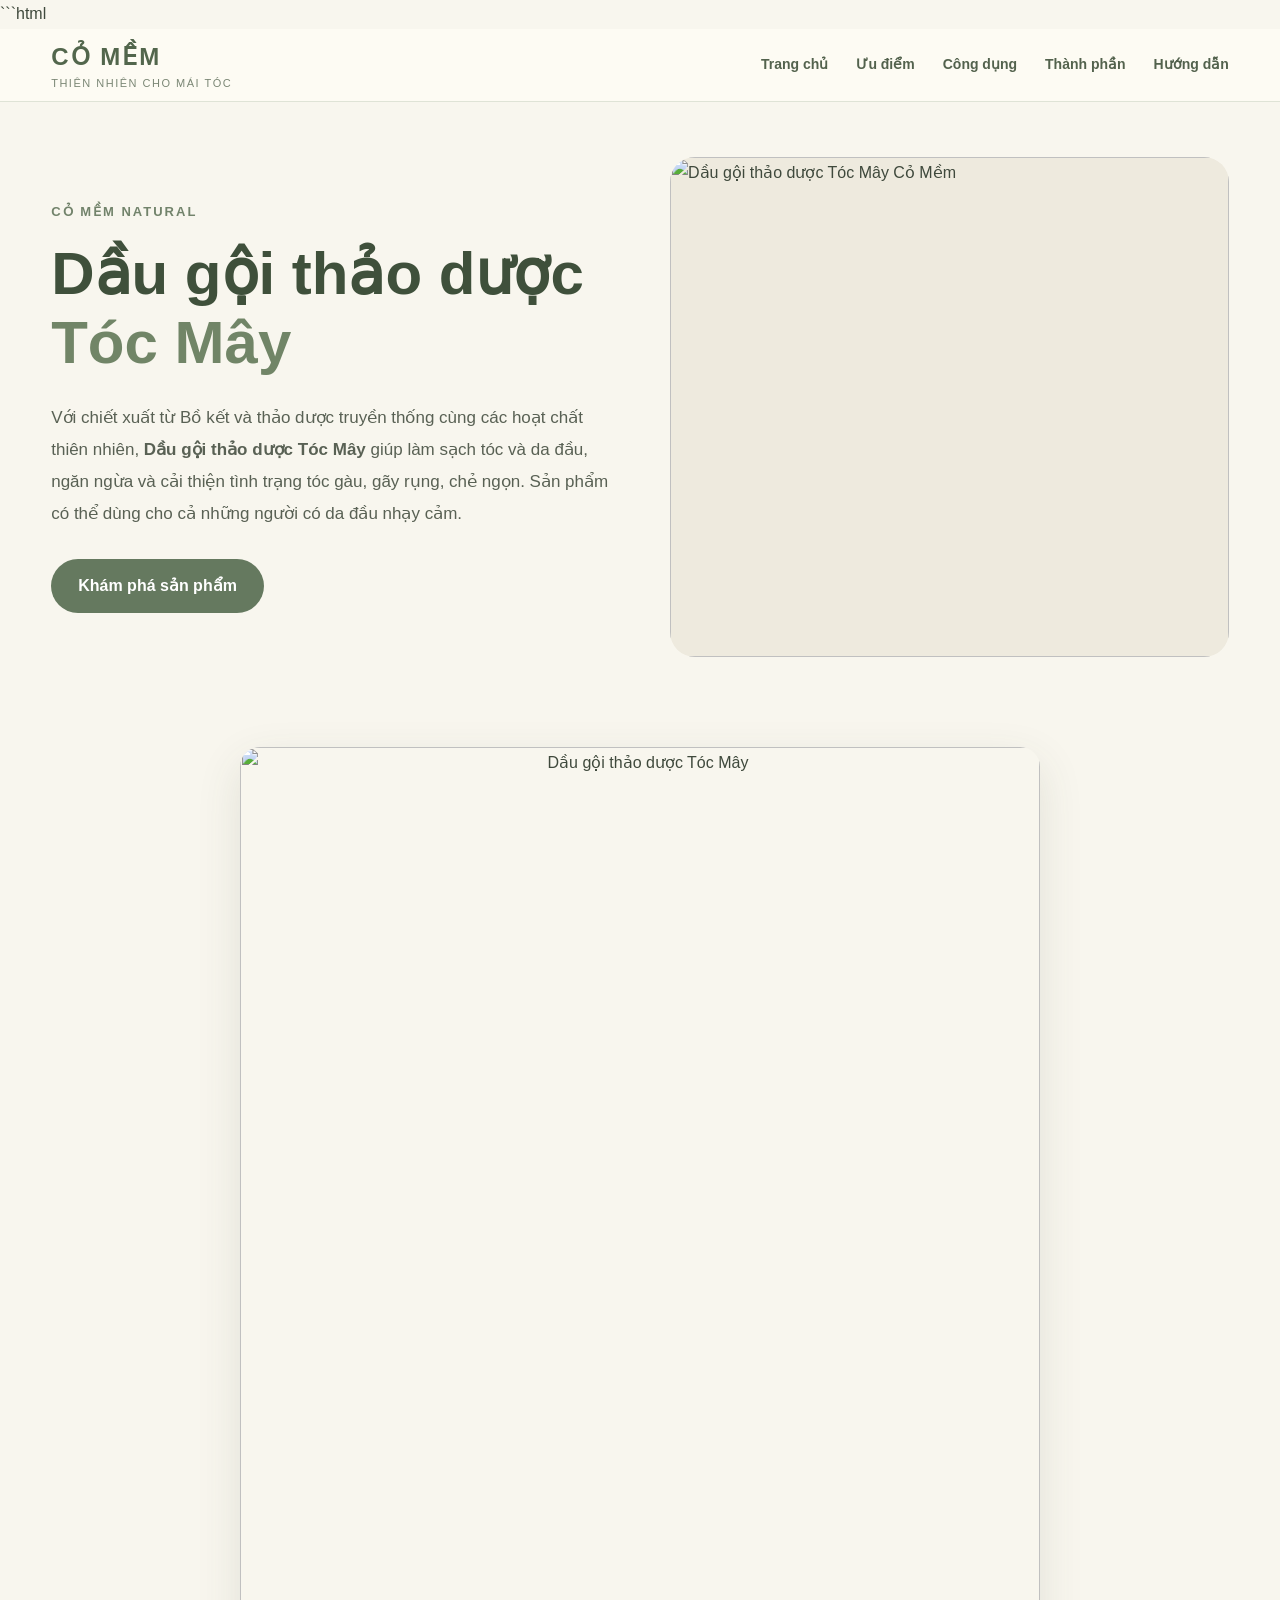
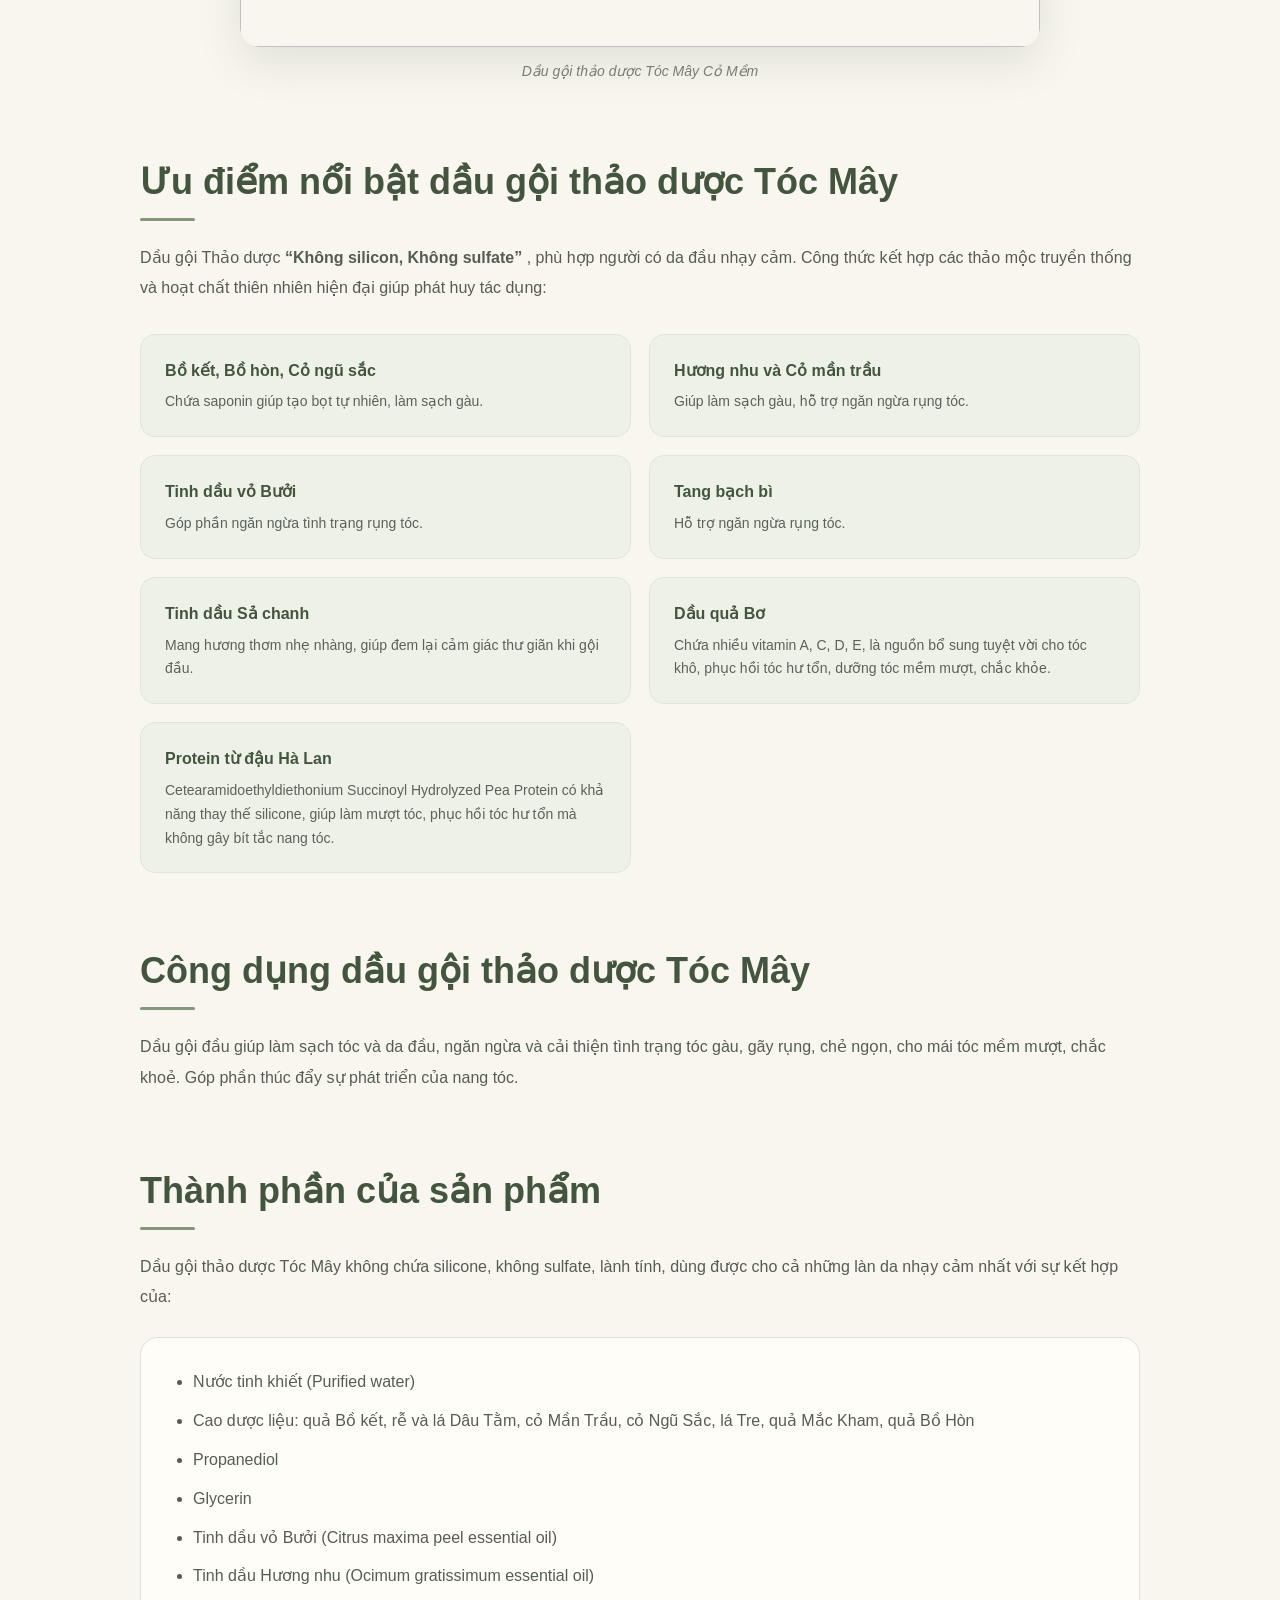
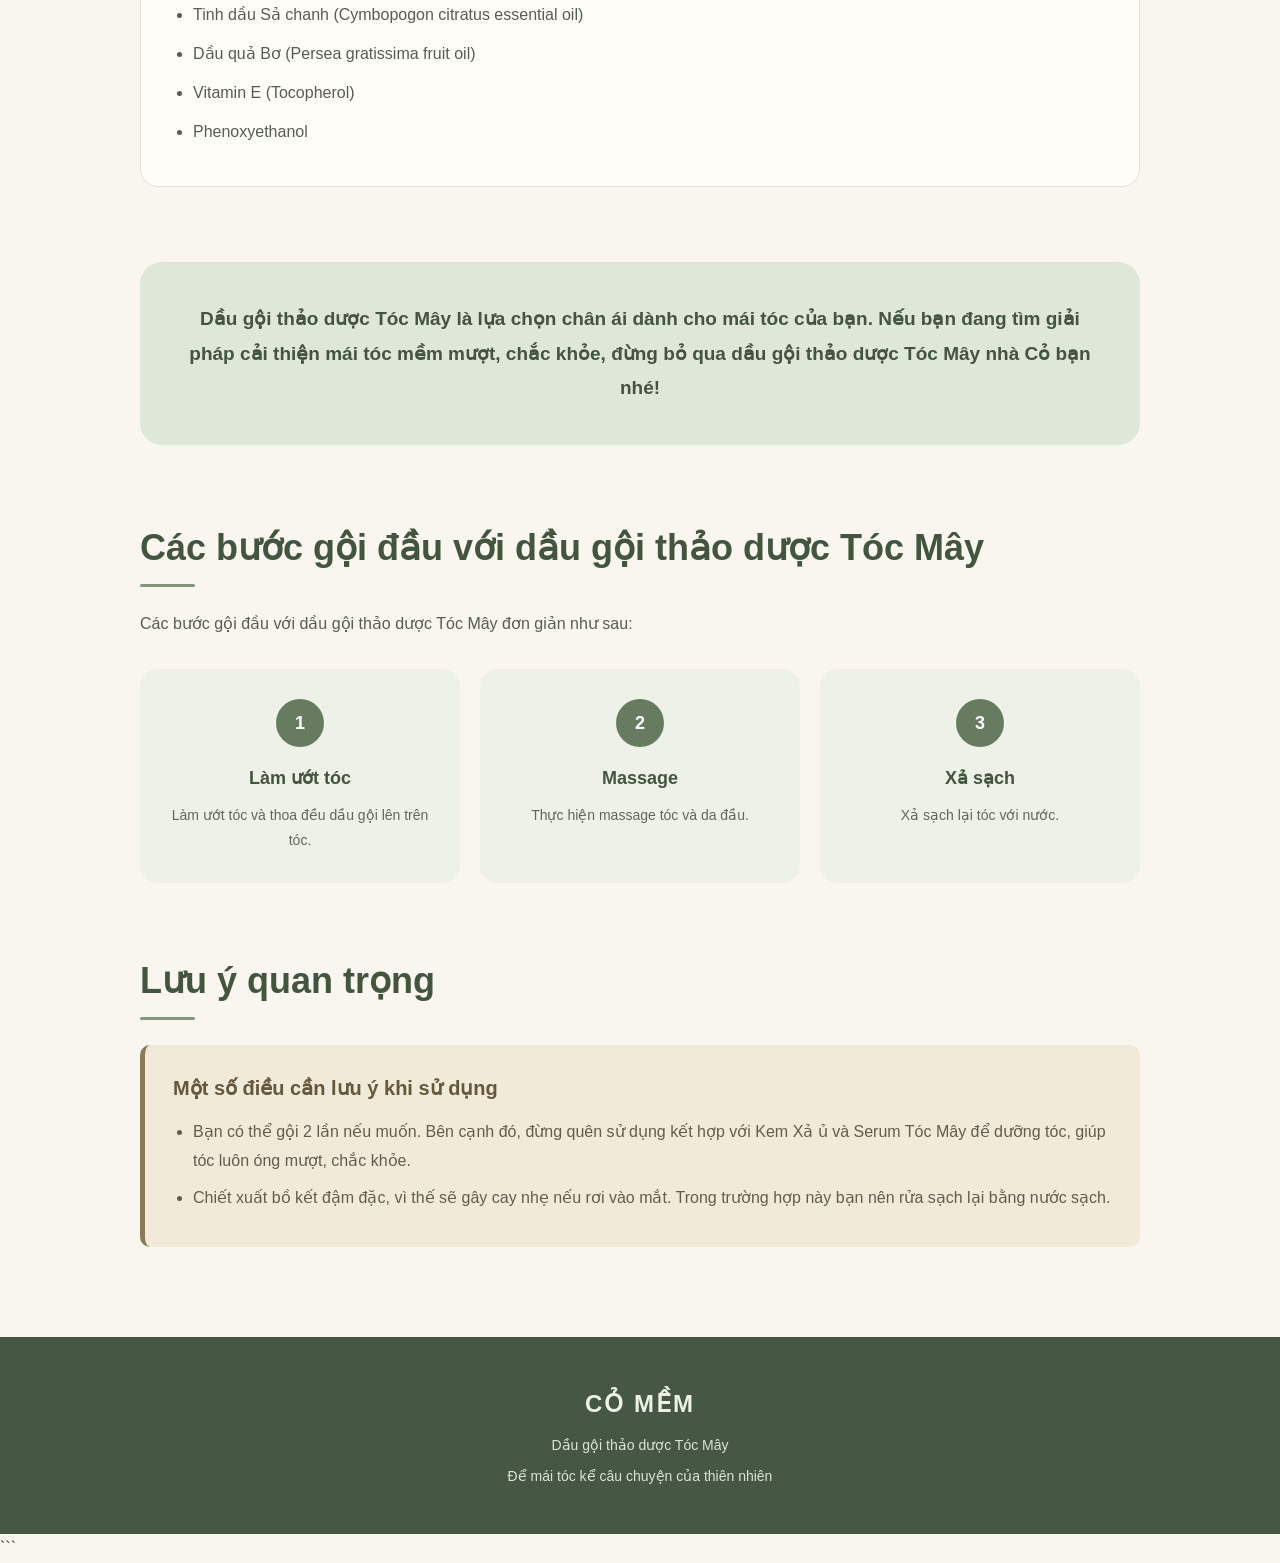
==== daugoicomem.html @ cdd59bb1 "Create daugoicomem.html" ====
```html
<!DOCTYPE html>
<html lang="vi">
<head>
    <meta charset="UTF-8">

    <meta
        name="viewport"
        content="width=device-width, initial-scale=1.0"
    >

    <title>
        Dầu gội thảo dược Tóc Mây | Cỏ Mềm
    </title>

    <meta
        name="description"
        content="Dầu gội thảo dược Tóc Mây Cỏ Mềm - chiết xuất Bồ kết và thảo dược truyền thống, giúp làm sạch tóc và da đầu, hỗ trợ cải thiện gàu, gãy rụng và chẻ ngọn."
    >


    <style>

        /* =================================================
           RESET
           ================================================= */

        * {
            margin: 0;
            padding: 0;
            box-sizing: border-box;
        }


        html {
            scroll-behavior: smooth;
        }


        body {
            font-family:
                Arial,
                Helvetica,
                sans-serif;

            background: #f8f6ee;

            color: #3f493c;

            line-height: 1.8;
        }


        img {
            max-width: 100%;
            display: block;
        }


        a {
            color: inherit;
            text-decoration: none;
        }


        /* =================================================
           HEADER
           ================================================= */

        .header {
            position: sticky;
            top: 0;
            z-index: 1000;

            background: rgba(253, 251, 243, 0.96);

            border-bottom:
                1px solid #dfe3d6;

            backdrop-filter: blur(10px);
        }


        .header-container {
            width: min(1200px, 92%);

            margin: auto;

            min-height: 72px;

            display: flex;

            align-items: center;

            justify-content: space-between;

            gap: 30px;
        }


        .logo {
            color: #52664c;

            font-size: 24px;

            font-weight: 800;

            letter-spacing: 2px;

            white-space: nowrap;
        }


        .logo span {
            display: block;

            font-size: 11px;

            font-weight: 500;

            letter-spacing: 1.5px;

            color: #7b8775;

            margin-top: -4px;
        }


        .nav {
            display: flex;

            align-items: center;

            gap: 28px;
        }


        .nav a {
            color: #53624d;

            font-size: 14px;

            font-weight: 600;

            transition: 0.2s;
        }


        .nav a:hover {
            color: #829477;
        }


        /* =================================================
           HERO
           ================================================= */

        .hero {
            width: min(1200px, 92%);

            margin: 55px auto 0;

            display: grid;

            grid-template-columns:
                minmax(0, 1fr)
                minmax(0, 1fr);

            gap: 60px;

            align-items: center;
        }


        .hero-content {
            padding: 20px 0;
        }


        .hero-label {
            display: inline-block;

            color: #72836b;

            font-size: 13px;

            font-weight: 700;

            letter-spacing: 2px;

            text-transform: uppercase;

            margin-bottom: 15px;
        }


        .hero h1 {
            color: #3f503b;

            font-size:
                clamp(34px, 5vw, 60px);

            line-height: 1.15;

            margin-bottom: 25px;
        }


        .hero h1 span {
            color: #718567;
        }


        .hero-description {
            color: #596154;

            font-size: 17px;

            line-height: 1.9;

            margin-bottom: 28px;
        }


        .hero-button {
            display: inline-block;

            padding: 13px 27px;

            background: #65795f;

            color: white;

            border-radius: 30px;

            font-weight: 700;

            transition: 0.25s;
        }


        .hero-button:hover {
            background: #506448;

            transform:
                translateY(-2px);
        }


        .hero-image {
            background: #eeeade;

            border-radius: 25px;

            overflow: hidden;

            min-height: 500px;

            display: flex;

            align-items: center;

            justify-content: center;
        }


        .hero-image img {
            width: 100%;

            height: 500px;

            object-fit: cover;
        }


        /* =================================================
           CONTENT
           ================================================= */

        .content {
            width: min(1000px, 92%);

            margin: 90px auto;
        }


        .section {
            margin-bottom: 75px;
        }


        .section-title {
            color: #43543f;

            font-size:
                clamp(25px, 4vw, 36px);

            line-height: 1.3;

            margin-bottom: 22px;
        }


        .section-title::after {
            content: "";

            display: block;

            width: 55px;

            height: 3px;

            background: #84967b;

            margin-top: 12px;

            border-radius: 5px;
        }


        .section-text {
            color: #555d53;

            font-size: 16px;

            line-height: 1.9;
        }


        /* =================================================
           PRODUCT IMAGE
           ================================================= */

        .product-image-section {
            margin: 0 auto 75px;

            max-width: 800px;

            text-align: center;
        }


        .product-image-section img {
            width: 100%;

            border-radius: 20px;

            box-shadow:
                0 15px 45px
                rgba(65, 76, 59, 0.12);
        }


        .image-caption {
            color: #777d73;

            font-size: 14px;

            margin-top: 12px;

            font-style: italic;
        }


        /* =================================================
           BENEFITS
           ================================================= */

        .benefit-list {
            list-style: none;

            display: grid;

            grid-template-columns:
                repeat(2, minmax(0, 1fr));

            gap: 18px;

            margin-top: 30px;
        }


        .benefit-item {
            background: #eef1e8;

            border-radius: 15px;

            padding: 22px 24px;

            border:
                1px solid #e0e5da;
        }


        .benefit-item strong {
            display: block;

            color: #43553f;

            margin-bottom: 5px;

            font-size: 16px;
        }


        .benefit-item p {
            color: #5b6258;

            font-size: 14px;

            line-height: 1.7;
        }


        /* =================================================
           INGREDIENTS
           ================================================= */

        .ingredient-box {
            background: #fffdf7;

            border:
                1px solid #e0e2d7;

            border-radius: 18px;

            padding: 30px;

            margin-top: 25px;
        }


        .ingredient-list {
            padding-left: 22px;
        }


        .ingredient-list li {
            color: #555d53;

            margin-bottom: 10px;

            line-height: 1.8;
        }


        /* =================================================
           STEPS
           ================================================= */

        .steps {
            display: grid;

            grid-template-columns:
                repeat(3, 1fr);

            gap: 20px;

            margin-top: 30px;
        }


        .step {
            background: #edf1e7;

            border-radius: 18px;

            padding: 30px 22px;

            text-align: center;
        }


        .step-number {
            width: 48px;

            height: 48px;

            margin: 0 auto 15px;

            border-radius: 50%;

            background: #667b60;

            color: white;

            display: flex;

            align-items: center;

            justify-content: center;

            font-size: 18px;

            font-weight: 700;
        }


        .step h3 {
            color: #43543f;

            font-size: 18px;

            margin-bottom: 8px;
        }


        .step p {
            color: #60675d;

            font-size: 14px;
        }


        /* =================================================
           NOTE
           ================================================= */

        .note-box {
            background: #f2ead8;

            border-left:
                5px solid #8a795b;

            border-radius: 10px;

            padding: 25px 28px;

            margin-top: 25px;
        }


        .note-box h3 {
            color: #65573e;

            margin-bottom: 12px;

            font-size: 20px;
        }


        .note-list {
            padding-left: 20px;
        }


        .note-list li {
            color: #615c4f;

            margin-bottom: 9px;
        }


        /* =================================================
           FINAL MESSAGE
           ================================================= */

        .final-message {
            background: #dfe7d8;

            border-radius: 22px;

            padding: 40px;

            text-align: center;

            margin-top: 70px;
        }


        .final-message p {
            color: #43543f;

            font-size: 19px;

            line-height: 1.8;

            font-weight: 600;
        }


        /* =================================================
           FOOTER
           ================================================= */

        .footer {
            background: #465743;

            color: #edf1e8;

            padding: 45px 20px;

            text-align: center;

            margin-top: 80px;
        }


        .footer-logo {
            font-size: 24px;

            font-weight: 800;

            letter-spacing: 2px;

            margin-bottom: 8px;
        }


        .footer p {
            color: #dce4d7;

            font-size: 14px;

            margin-top: 5px;
        }


        /* =================================================
           RESPONSIVE
           ================================================= */

        @media (max-width: 800px) {

            .header-container {
                min-height: 65px;
            }


            .nav {
                gap: 15px;
            }


            .nav a {
                font-size: 13px;
            }


            .hero {
                grid-template-columns: 1fr;

                gap: 35px;

                margin-top: 30px;
            }


            .hero-image {
                min-height: auto;
            }


            .hero-image img {
                height: auto;

                max-height: 550px;

                object-fit: cover;
            }


            .benefit-list {
                grid-template-columns: 1fr;
            }


            .steps {
                grid-template-columns: 1fr;
            }


            .content {
                margin-top: 60px;
            }

        }


        @media (max-width: 520px) {

            .header-container {
                width: 94%;
            }


            .logo {
                font-size: 20px;
            }


            .nav a {
                display: none;
            }


            .hero {
                width: 94%;
            }


            .hero-description {
                font-size: 15px;
            }


            .content {
                width: 94%;
            }


            .section {
                margin-bottom: 55px;
            }


            .ingredient-box {
                padding: 22px;
            }


            .final-message {
                padding: 28px 20px;
            }


            .final-message p {
                font-size: 17px;
            }

        }

    </style>
</head>


<body>


    <!-- =================================================
         HEADER
         ================================================= -->

    <header class="header">

        <div class="header-container">

            <a
                href="index.html"
                class="logo"
            >
                CỎ MỀM

                <span>
                    THIÊN NHIÊN CHO MÁI TÓC
                </span>
            </a>


            <nav class="nav">

                <a href="index.html">
                    Trang chủ
                </a>

                <a href="#uu-diem">
                    Ưu điểm
                </a>

                <a href="#cong-dung">
                    Công dụng
                </a>

                <a href="#thanh-phan">
                    Thành phần
                </a>

                <a href="#huong-dan">
                    Hướng dẫn
                </a>

            </nav>

        </div>

    </header>



    <!-- =================================================
         HERO
         ================================================= -->

    <main>

        <section class="hero">

            <div class="hero-content">

                <div class="hero-label">
                    CỎ MỀM NATURAL
                </div>


                <h1>

                    Dầu gội thảo dược

                    <span>
                        Tóc Mây
                    </span>

                </h1>


                <p class="hero-description">

                    Với chiết xuất từ Bồ kết và thảo dược
                    truyền thống cùng các hoạt chất thiên nhiên,
                    <strong>Dầu gội thảo dược Tóc Mây</strong>
                    giúp làm sạch tóc và da đầu, ngăn ngừa và
                    cải thiện tình trạng tóc gàu, gãy rụng,
                    chẻ ngọn.

                    Sản phẩm có thể dùng cho cả những người
                    có da đầu nhạy cảm.

                </p>


                <a
                    href="#uu-diem"
                    class="hero-button"
                >
                    Khám phá sản phẩm
                </a>

            </div>


            <div class="hero-image">

                <img
                    src="https://static.comem.vn/uploads/August2023/dau-goi-thao-duoc-toc-may-1.jpg"
                    alt="Dầu gội thảo dược Tóc Mây Cỏ Mềm"
                >

            </div>

        </section>



        <!-- =================================================
             NỘI DUNG
             ================================================= -->

        <div class="content">


            <!-- HÌNH ẢNH SẢN PHẨM -->

            <section class="product-image-section">

                <img
                    src="https://static.comem.vn/uploads/August2023/dau-goi-thao-duoc-toc-may-1.jpg"
                    alt="Dầu gội thảo dược Tóc Mây"
                >

                <p class="image-caption">
                    Dầu gội thảo dược Tóc Mây Cỏ Mềm
                </p>

            </section>



            <!-- =================================================
                 ƯU ĐIỂM
                 ================================================= -->

            <section
                class="section"
                id="uu-diem"
            >

                <h2 class="section-title">
                    Ưu điểm nổi bật dầu gội thảo dược Tóc Mây
                </h2>


                <p class="section-text">

                    Dầu gội Thảo dược
                    <strong>
                        “Không silicon, Không sulfate”
                    </strong>,
                    phù hợp người có da đầu nhạy cảm.

                    Công thức kết hợp các thảo mộc truyền thống
                    và hoạt chất thiên nhiên hiện đại giúp phát huy
                    tác dụng:

                </p>


                <div class="benefit-list">


                    <div class="benefit-item">

                        <strong>
                            Bồ kết, Bồ hòn, Cỏ ngũ sắc
                        </strong>

                        <p>
                            Chứa saponin giúp tạo bọt tự nhiên,
                            làm sạch gàu.
                        </p>

                    </div>


                    <div class="benefit-item">

                        <strong>
                            Hương nhu và Cỏ mần trầu
                        </strong>

                        <p>
                            Giúp làm sạch gàu,
                            hỗ trợ ngăn ngừa rụng tóc.
                        </p>

                    </div>


                    <div class="benefit-item">

                        <strong>
                            Tinh dầu vỏ Bưởi
                        </strong>

                        <p>
                            Góp phần ngăn ngừa tình trạng
                            rụng tóc.
                        </p>

                    </div>


                    <div class="benefit-item">

                        <strong>
                            Tang bạch bì
                        </strong>

                        <p>
                            Hỗ trợ ngăn ngừa rụng tóc.
                        </p>

                    </div>


                    <div class="benefit-item">

                        <strong>
                            Tinh dầu Sả chanh
                        </strong>

                        <p>
                            Mang hương thơm nhẹ nhàng,
                            giúp đem lại cảm giác thư giãn
                            khi gội đầu.
                        </p>

                    </div>


                    <div class="benefit-item">

                        <strong>
                            Dầu quả Bơ
                        </strong>

                        <p>
                            Chứa nhiều vitamin A, C, D, E,
                            là nguồn bổ sung tuyệt vời cho tóc
                            khô, phục hồi tóc hư tổn, dưỡng tóc
                            mềm mượt, chắc khỏe.
                        </p>

                    </div>


                    <div class="benefit-item">

                        <strong>
                            Protein từ đậu Hà Lan
                        </strong>

                        <p>
                            Cetearamidoethyldiethonium
                            Succinoyl Hydrolyzed Pea Protein
                            có khả năng thay thế silicone,
                            giúp làm mượt tóc, phục hồi tóc
                            hư tổn mà không gây bít tắc nang tóc.
                        </p>

                    </div>

                </div>

            </section>



            <!-- =================================================
                 CÔNG DỤNG
                 ================================================= -->

            <section
                class="section"
                id="cong-dung"
            >

                <h2 class="section-title">
                    Công dụng dầu gội thảo dược Tóc Mây
                </h2>


                <p class="section-text">

                    Dầu gội đầu giúp làm sạch tóc và da đầu,
                    ngăn ngừa và cải thiện tình trạng tóc gàu,
                    gãy rụng, chẻ ngọn, cho mái tóc mềm mượt,
                    chắc khoẻ.

                    Góp phần thúc đẩy sự phát triển
                    của nang tóc.

                </p>

            </section>



            <!-- =================================================
                 THÀNH PHẦN
                 ================================================= -->

            <section
                class="section"
                id="thanh-phan"
            >

                <h2 class="section-title">
                    Thành phần của sản phẩm
                </h2>


                <p class="section-text">

                    Dầu gội thảo dược Tóc Mây không chứa silicone,
                    không sulfate, lành tính, dùng được cho cả
                    những làn da nhạy cảm nhất với sự kết hợp của:

                </p>


                <div class="ingredient-box">

                    <ul class="ingredient-list">

                        <li>
                            Nước tinh khiết (Purified water)
                        </li>

                        <li>
                            Cao dược liệu: quả Bồ kết,
                            rễ và lá Dâu Tằm, cỏ Mần Trầu,
                            cỏ Ngũ Sắc, lá Tre, quả Mắc Kham,
                            quả Bồ Hòn
                        </li>

                        <li>
                            Propanediol
                        </li>

                        <li>
                            Glycerin
                        </li>

                        <li>
                            Tinh dầu vỏ Bưởi
                            (Citrus maxima peel essential oil)
                        </li>

                        <li>
                            Tinh dầu Hương nhu
                            (Ocimum gratissimum essential oil)
                        </li>

                        <li>
                            Tinh dầu Sả chanh
                            (Cymbopogon citratus essential oil)
                        </li>

                        <li>
                            Dầu quả Bơ
                            (Persea gratissima fruit oil)
                        </li>

                        <li>
                            Vitamin E (Tocopherol)
                        </li>

                        <li>
                            Phenoxyethanol
                        </li>

                    </ul>

                </div>

            </section>



            <!-- =================================================
                 LỜI NHẮN
                 ================================================= -->

            <section class="final-message">

                <p>

                    <strong>
                        Dầu gội thảo dược Tóc Mây
                    </strong>
                    là lựa chọn chân ái dành cho mái tóc
                    của bạn.

                    Nếu bạn đang tìm giải pháp cải thiện
                    mái tóc mềm mượt, chắc khỏe, đừng bỏ qua
                    dầu gội thảo dược Tóc Mây nhà Cỏ bạn nhé!

                </p>

            </section>



            <!-- =================================================
                 HƯỚNG DẪN SỬ DỤNG
                 ================================================= -->

            <section
                class="section"
                id="huong-dan"
                style="margin-top: 80px;"
            >

                <h2 class="section-title">
                    Các bước gội đầu với dầu gội thảo dược Tóc Mây
                </h2>


                <p class="section-text">

                    Các bước gội đầu với dầu gội thảo dược
                    Tóc Mây đơn giản như sau:

                </p>


                <div class="steps">


                    <div class="step">

                        <div class="step-number">
                            1
                        </div>

                        <h3>
                            Làm ướt tóc
                        </h3>

                        <p>
                            Làm ướt tóc và thoa đều dầu gội
                            lên trên tóc.
                        </p>

                    </div>


                    <div class="step">

                        <div class="step-number">
                            2
                        </div>

                        <h3>
                            Massage
                        </h3>

                        <p>
                            Thực hiện massage tóc
                            và da đầu.
                        </p>

                    </div>


                    <div class="step">

                        <div class="step-number">
                            3
                        </div>

                        <h3>
                            Xả sạch
                        </h3>

                        <p>
                            Xả sạch lại tóc
                            với nước.
                        </p>

                    </div>


                </div>

            </section>



            <!-- =================================================
                 LƯU Ý
                 ================================================= -->

            <section class="section">

                <h2 class="section-title">
                    Lưu ý quan trọng
                </h2>


                <div class="note-box">

                    <h3>
                        Một số điều cần lưu ý khi sử dụng
                    </h3>


                    <ul class="note-list">

                        <li>

                            Bạn có thể gội 2 lần nếu muốn.
                            Bên cạnh đó, đừng quên sử dụng kết hợp
                            với Kem Xả ủ và Serum Tóc Mây để dưỡng tóc,
                            giúp tóc luôn óng mượt, chắc khỏe.

                        </li>


                        <li>

                            Chiết xuất bồ kết đậm đặc, vì thế sẽ gây
                            cay nhẹ nếu rơi vào mắt.

                            Trong trường hợp này bạn nên rửa sạch lại
                            bằng nước sạch.

                        </li>

                    </ul>

                </div>

            </section>


        </div>

    </main>



    <!-- =================================================
         FOOTER
         ================================================= -->

    <footer class="footer">

        <div class="footer-logo">
            CỎ MỀM
        </div>


        <p>
            Dầu gội thảo dược Tóc Mây
        </p>


        <p>
            Để mái tóc kể câu chuyện của thiên nhiên
        </p>


    </footer>



    <!-- =================================================
         JAVASCRIPT
         ================================================= -->

    <script>

        // Cuộn mượt tới các phần trong trang

        document
            .querySelectorAll(
                'a[href^="#"]'
            )
            .forEach(link => {

                link.addEventListener(
                    "click",
                    function(event) {

                        const target =
                            document.querySelector(
                                this.getAttribute("href")
                            );

                        if (!target) {
                            return;
                        }

                        event.preventDefault();

                        target.scrollIntoView({
                            behavior: "smooth",
                            block: "start"
                        });

                    }
                );

            });

    </script>

</body>
</html>
```
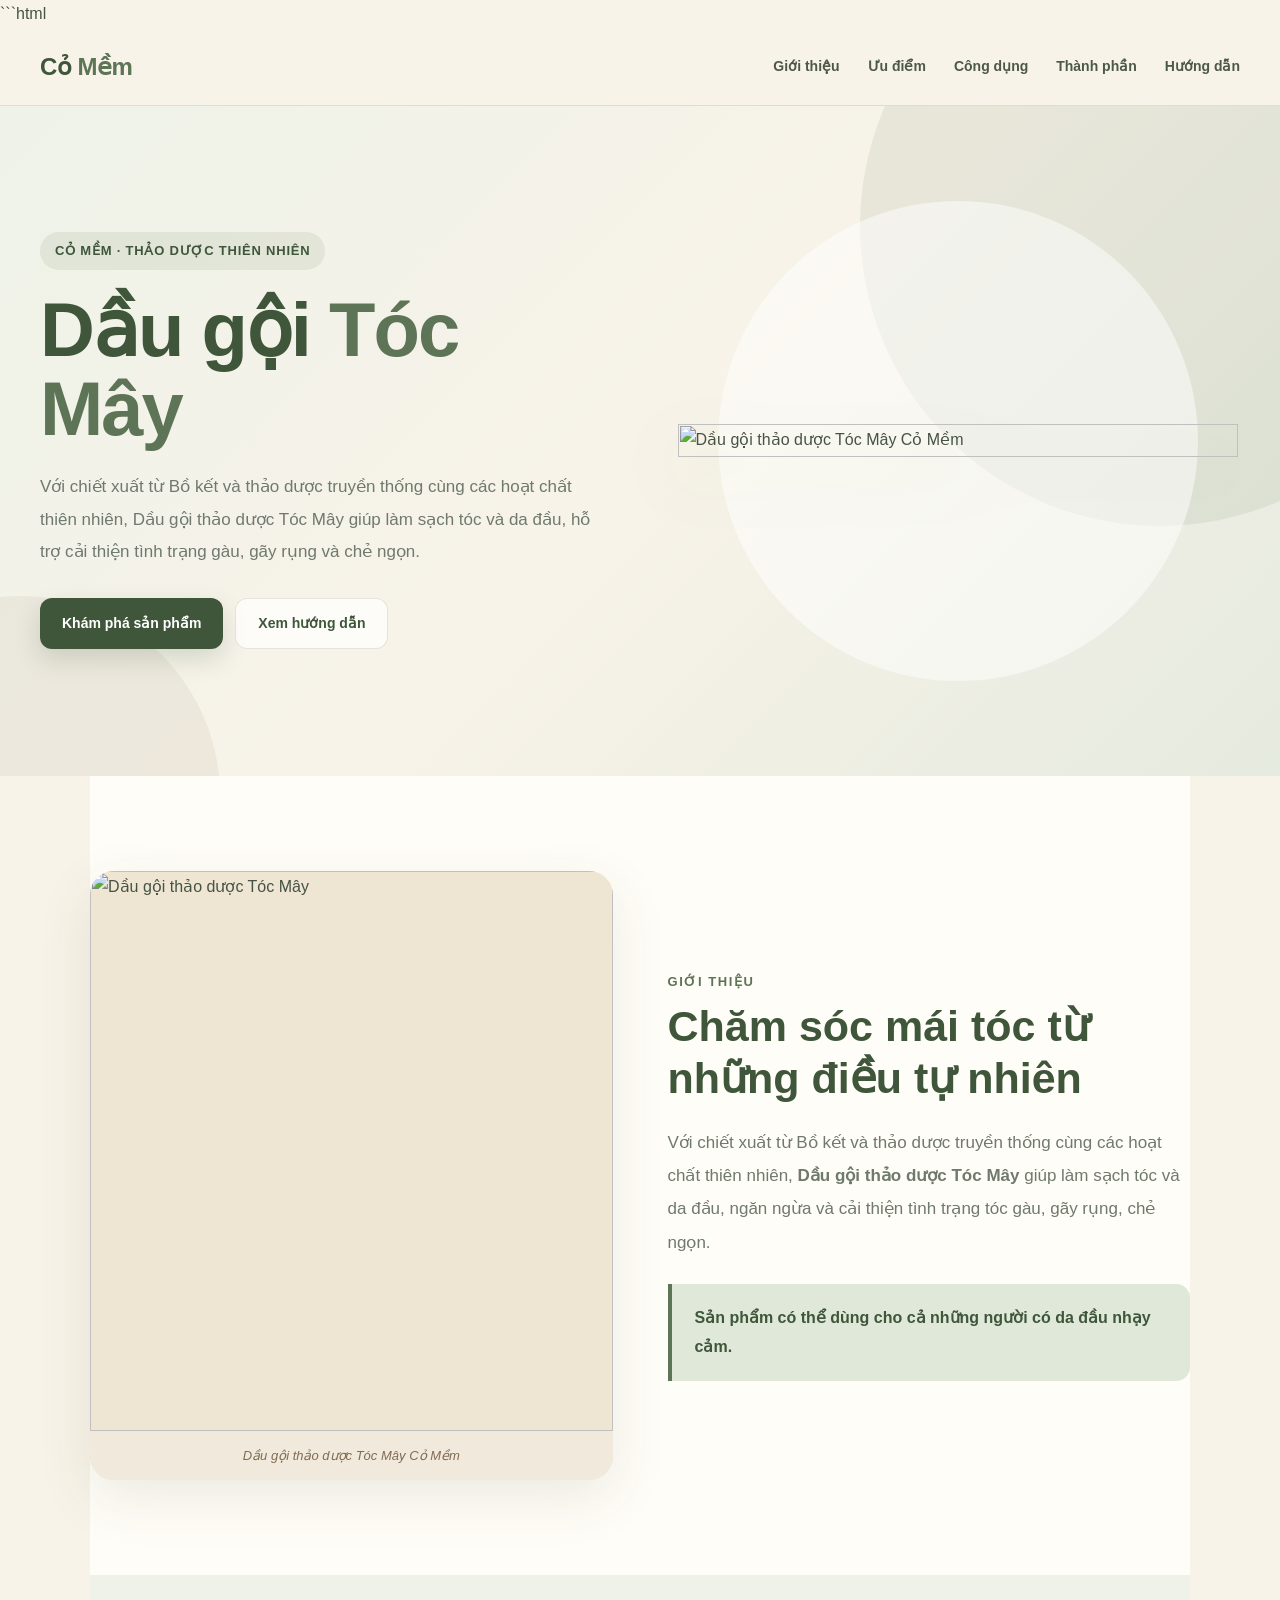
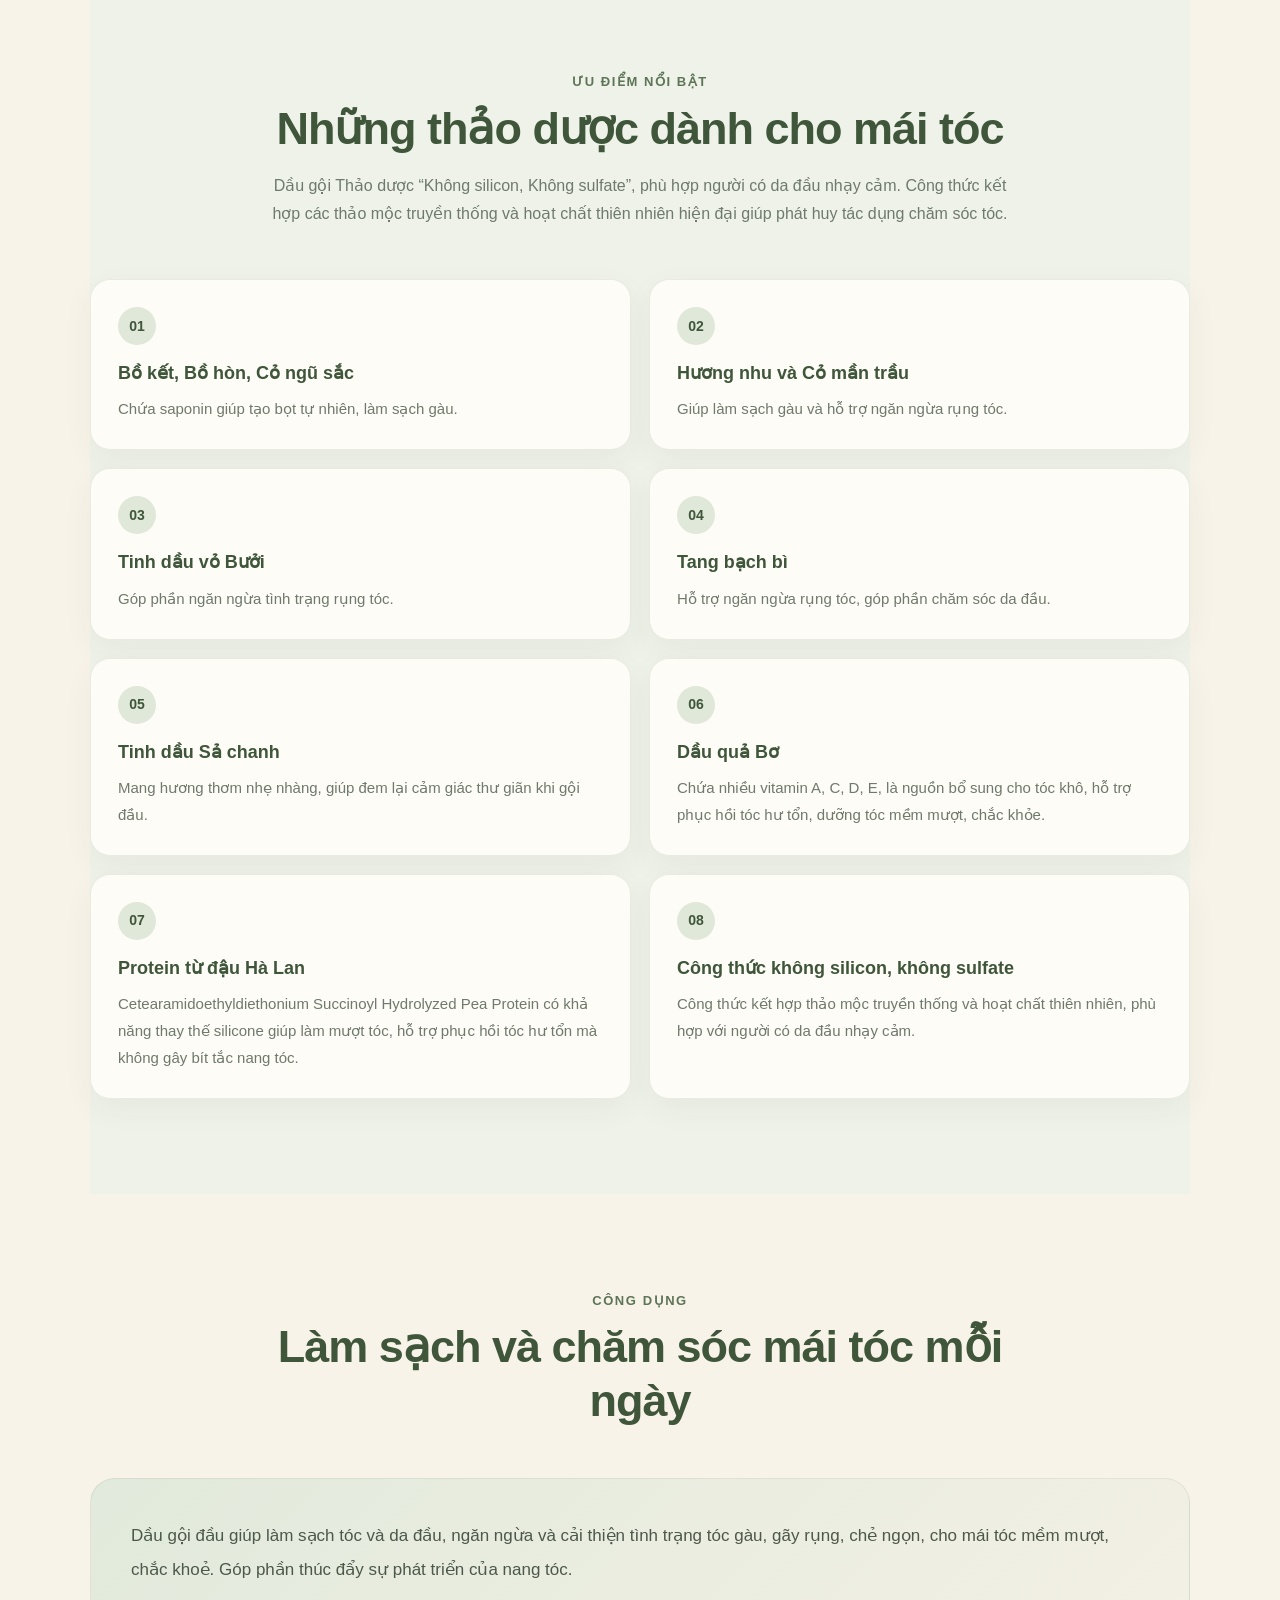
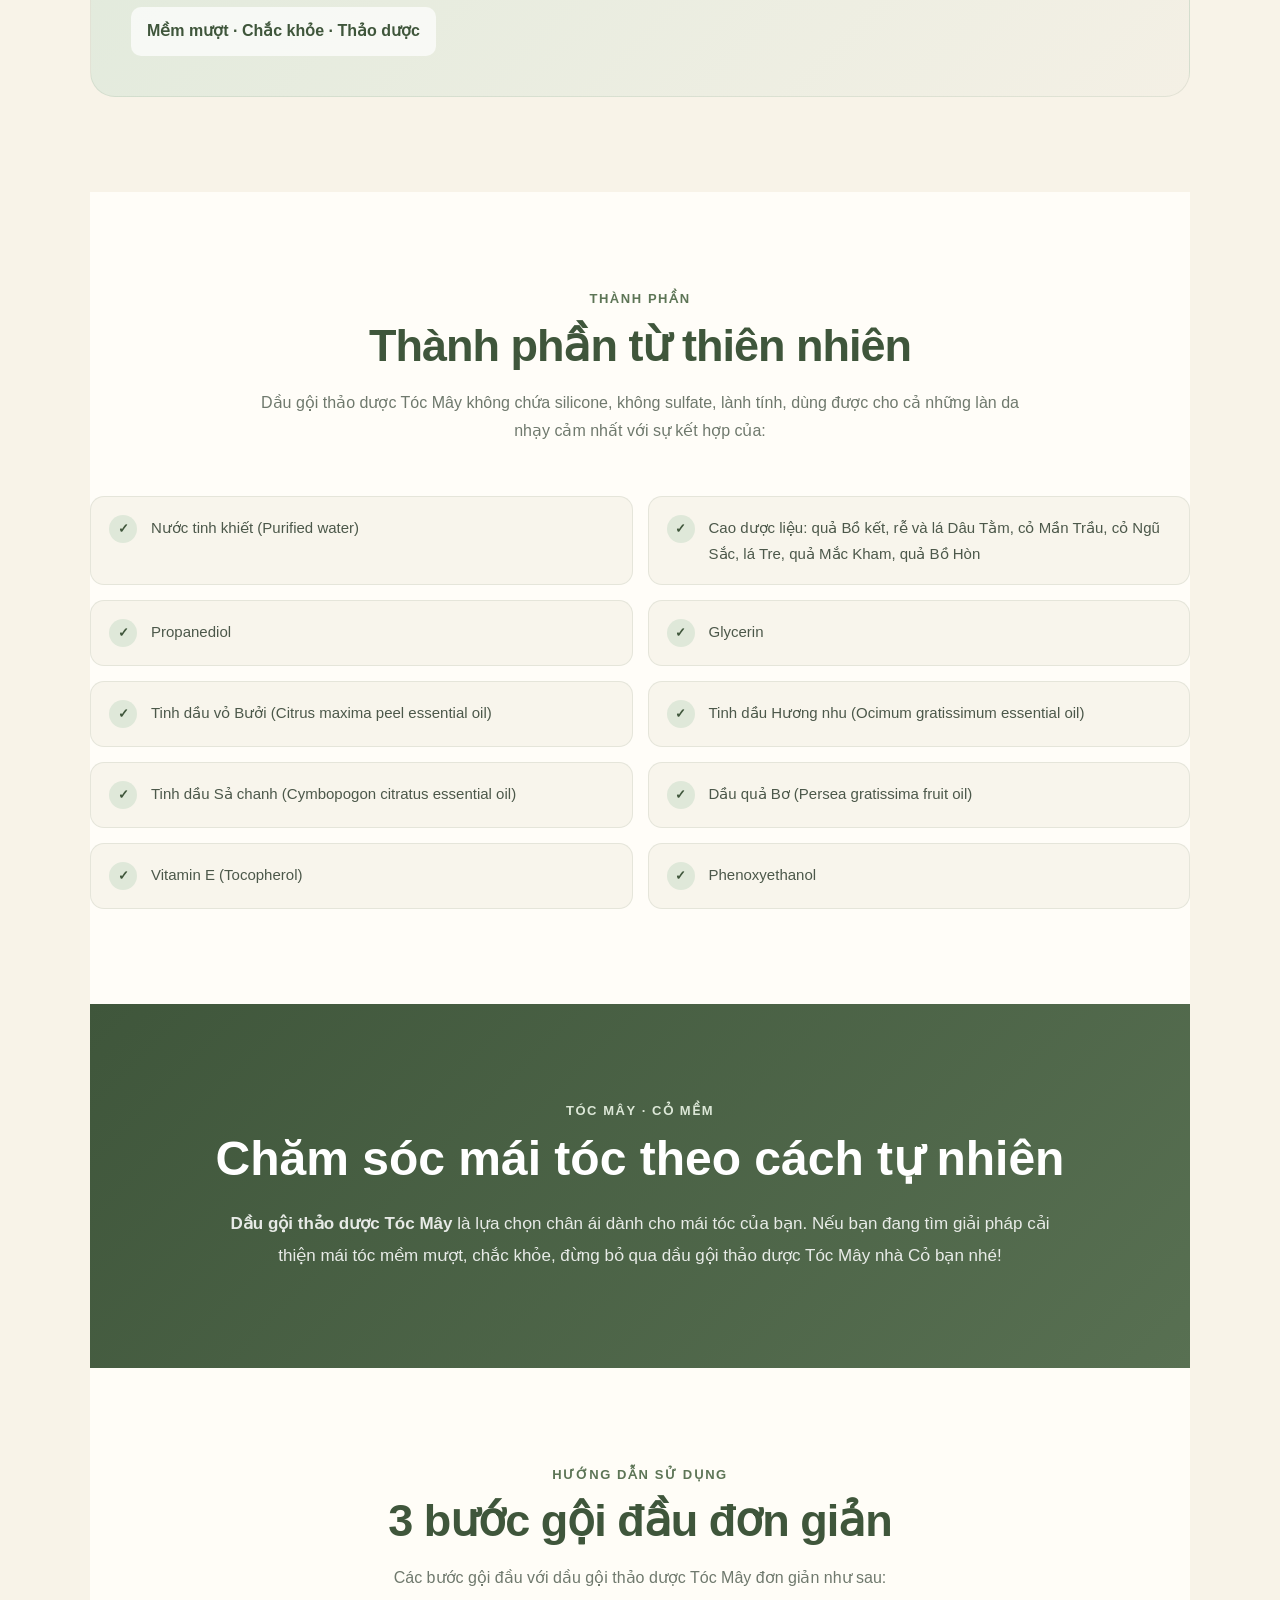
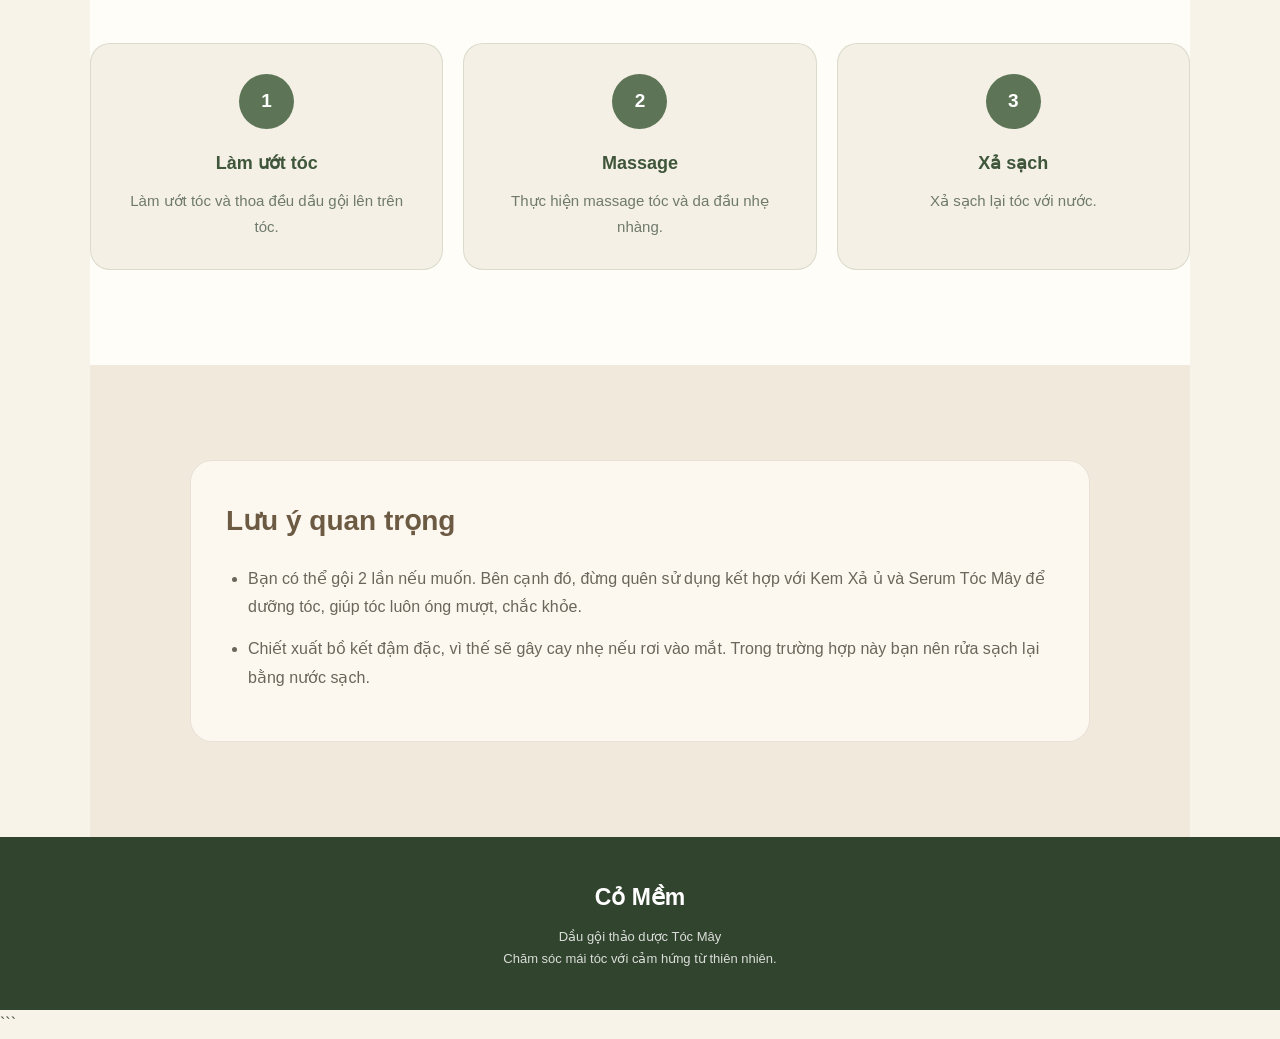
==== commit b1825305: "Update daugoicomem.html" ====
--- a/daugoicomem.html
+++ b/daugoicomem.html
@@ -3,450 +3,843 @@
 <html lang="vi">
 <head>
     <meta charset="UTF-8">
-
     <meta
         name="viewport"
         content="width=device-width, initial-scale=1.0"
     >
 
-    <title>
-        Dầu gội thảo dược Tóc Mây | Cỏ Mềm
-    </title>
-
     <meta
         name="description"
-        content="Dầu gội thảo dược Tóc Mây Cỏ Mềm - chiết xuất Bồ kết và thảo dược truyền thống, giúp làm sạch tóc và da đầu, hỗ trợ cải thiện gàu, gãy rụng và chẻ ngọn."
+        content="Dầu gội thảo dược Tóc Mây Cỏ Mềm - sản phẩm với chiết xuất Bồ kết và thảo dược truyền thống, giúp làm sạch tóc và da đầu, hỗ trợ cải thiện gàu, gãy rụng và chẻ ngọn."
     >
 
+    <meta
+        name="keywords"
+        content="Dầu gội Tóc Mây, Dầu gội Cỏ Mềm, dầu gội thảo dược, Cỏ Mềm, Tóc Mây"
+    >
+
+    <title>
+        Dầu gội thảo dược Tóc Mây - Cỏ Mềm
+    </title>
 
     <style>
 
-        /* =================================================
+        /* =====================================================
            RESET
-           ================================================= */
+        ===================================================== */
 
         * {
+            box-sizing: border-box;
             margin: 0;
             padding: 0;
-            box-sizing: border-box;
-        }
-
+        }
 
         html {
             scroll-behavior: smooth;
-        }
-
+            -webkit-text-size-adjust: 100%;
+        }
 
         body {
             font-family:
+                "Segoe UI",
                 Arial,
-                Helvetica,
                 sans-serif;
 
-            background: #f8f6ee;
-
-            color: #3f493c;
+            background: #f8f3e8;
+            color: #465344;
 
             line-height: 1.8;
-        }
-
+
+            /*
+             * Giữ tiếng Việt không bị tách dấu
+             */
+            font-variant-ligatures: normal;
+            text-rendering: optimizeLegibility;
+
+            overflow-x: hidden;
+        }
 
         img {
             max-width: 100%;
-            display: block;
-        }
-
+        }
 
         a {
             color: inherit;
             text-decoration: none;
         }
 
-
-        /* =================================================
+        button {
+            font-family: inherit;
+        }
+
+        /* =====================================================
+           MÀU CHỦ ĐẠO
+        ===================================================== */
+
+        :root {
+            --sage-dark: #3f563b;
+            --sage: #5d7556;
+            --sage-light: #dfe8d9;
+
+            --cream: #f8f3e8;
+            --cream-light: #fffdf7;
+            --cream-dark: #eee5d3;
+
+            --brown: #806c51;
+            --text: #4c584a;
+            --text-light: #6f796d;
+
+            --border: rgba(63, 86, 59, 0.14);
+
+            --shadow:
+                0 18px 55px rgba(57, 72, 51, 0.10);
+        }
+
+        /* =====================================================
            HEADER
-           ================================================= */
+        ===================================================== */
 
         .header {
             position: sticky;
             top: 0;
             z-index: 1000;
 
-            background: rgba(253, 251, 243, 0.96);
+            width: 100%;
+
+            background:
+                rgba(248, 243, 232, 0.94);
 
             border-bottom:
-                1px solid #dfe3d6;
-
-            backdrop-filter: blur(10px);
-        }
-
-
-        .header-container {
-            width: min(1200px, 92%);
-
-            margin: auto;
-
-            min-height: 72px;
+                1px solid var(--border);
+
+            backdrop-filter: blur(14px);
+        }
+
+        .header-inner {
+            width: min(1200px, calc(100% - 40px));
+            min-height: 76px;
+
+            margin: 0 auto;
 
             display: flex;
-
             align-items: center;
-
             justify-content: space-between;
 
-            gap: 30px;
-        }
-
+            gap: 25px;
+        }
 
         .logo {
-            color: #52664c;
+            color: var(--sage-dark);
 
             font-size: 24px;
-
             font-weight: 800;
 
-            letter-spacing: 2px;
+            letter-spacing: -0.5px;
 
             white-space: nowrap;
         }
 
-
         .logo span {
+            color: var(--sage);
+        }
+
+        .navigation {
+            display: flex;
+            align-items: center;
+            gap: 28px;
+        }
+
+        .navigation a {
+            position: relative;
+
+            color: var(--text);
+
+            font-size: 14px;
+            font-weight: 600;
+
+            transition:
+                color .25s ease;
+        }
+
+        .navigation a::after {
+            content: "";
+
+            position: absolute;
+
+            left: 0;
+            bottom: -7px;
+
+            width: 0;
+            height: 2px;
+
+            background: var(--sage);
+
+            transition:
+                width .25s ease;
+        }
+
+        .navigation a:hover {
+            color: var(--sage-dark);
+        }
+
+        .navigation a:hover::after {
+            width: 100%;
+        }
+
+        /* =====================================================
+           HERO
+        ===================================================== */
+
+        .hero {
+            position: relative;
+
+            min-height: 670px;
+
+            display: flex;
+            align-items: center;
+
+            overflow: hidden;
+
+            background:
+                linear-gradient(
+                    135deg,
+                    #eef2e8 0%,
+                    #f8f3e8 52%,
+                    #e5eadf 100%
+                );
+        }
+
+        .hero::before {
+            content: "";
+
+            position: absolute;
+
+            width: 600px;
+            height: 600px;
+
+            right: -180px;
+            top: -180px;
+
+            border-radius: 50%;
+
+            background:
+                rgba(93, 117, 86, 0.10);
+        }
+
+        .hero::after {
+            content: "";
+
+            position: absolute;
+
+            width: 400px;
+            height: 400px;
+
+            left: -180px;
+            bottom: -220px;
+
+            border-radius: 50%;
+
+            background:
+                rgba(128, 108, 81, 0.08);
+        }
+
+        .hero-inner {
+            position: relative;
+            z-index: 2;
+
+            width: min(1200px, calc(100% - 40px));
+
+            margin: 0 auto;
+
+            display: grid;
+            grid-template-columns:
+                1fr 1fr;
+
+            align-items: center;
+
+            gap: 70px;
+        }
+
+        .hero-content {
+            max-width: 600px;
+        }
+
+        .eyebrow {
+            display: inline-flex;
+            align-items: center;
+
+            padding: 7px 15px;
+
+            margin-bottom: 20px;
+
+            border-radius: 999px;
+
+            background:
+                rgba(93, 117, 86, 0.11);
+
+            color: var(--sage-dark);
+
+            font-size: 13px;
+            font-weight: 800;
+
+            letter-spacing: .06em;
+            text-transform: uppercase;
+        }
+
+        .hero h1 {
+            margin-bottom: 22px;
+
+            color: var(--sage-dark);
+
+            font-size:
+                clamp(42px, 6vw, 76px);
+
+            line-height: 1.05;
+
+            letter-spacing: -2px;
+        }
+
+        .hero h1 span {
+            color: var(--sage);
+        }
+
+        .hero-description {
+            max-width: 580px;
+
+            margin-bottom: 30px;
+
+            color: var(--text-light);
+
+            font-size: 17px;
+            line-height: 1.9;
+        }
+
+        .hero-buttons {
+            display: flex;
+            flex-wrap: wrap;
+
+            gap: 12px;
+        }
+
+        .btn {
+            display: inline-flex;
+            align-items: center;
+            justify-content: center;
+
+            min-height: 50px;
+
+            padding:
+                12px 22px;
+
+            border-radius: 12px;
+
+            font-size: 14px;
+            font-weight: 800;
+
+            cursor: pointer;
+
+            transition:
+                transform .25s ease,
+                box-shadow .25s ease,
+                background .25s ease;
+        }
+
+        .btn:hover {
+            transform: translateY(-2px);
+        }
+
+        .btn-primary {
+            background: var(--sage-dark);
+            color: white;
+
+            box-shadow:
+                0 10px 25px
+                rgba(63, 86, 59, .18);
+        }
+
+        .btn-secondary {
+            background:
+                rgba(255, 255, 255, .7);
+
+            border:
+                1px solid var(--border);
+
+            color: var(--sage-dark);
+        }
+
+        .hero-image {
+            position: relative;
+
+            width: 100%;
+
+            display: flex;
+            justify-content: center;
+            align-items: center;
+        }
+
+        .hero-image::before {
+            content: "";
+
+            position: absolute;
+
+            width: 480px;
+            height: 480px;
+
+            border-radius: 50%;
+
+            background:
+                rgba(255, 255, 255, .48);
+        }
+
+        .hero-image img {
+            position: relative;
+            z-index: 2;
+
+            width: 100%;
+            max-width: 560px;
+
+            max-height: 590px;
+
+            object-fit: contain;
+
+            filter:
+                drop-shadow(
+                    0 25px 35px
+                    rgba(48, 65, 44, .15)
+                );
+
+            transition:
+                transform .5s ease;
+        }
+
+        .hero-image img:hover {
+            transform:
+                scale(1.025)
+                translateY(-5px);
+        }
+
+        /* =====================================================
+           MAIN
+        ===================================================== */
+
+        main {
+            width: 100%;
+        }
+
+        .section {
+            width: min(1100px, calc(100% - 40px));
+
+            margin: 0 auto;
+
+            padding:
+                95px 0;
+        }
+
+        .section-header {
+            max-width: 760px;
+
+            margin:
+                0 auto 50px;
+
+            text-align: center;
+        }
+
+        .section-label {
+            margin-bottom: 8px;
+
+            color: var(--sage);
+
+            font-size: 13px;
+            font-weight: 800;
+
+            text-transform: uppercase;
+            letter-spacing: .12em;
+        }
+
+        .section-title {
+            margin-bottom: 16px;
+
+            color: var(--sage-dark);
+
+            font-size:
+                clamp(30px, 4vw, 45px);
+
+            line-height: 1.2;
+
+            letter-spacing: -1px;
+        }
+
+        .section-description {
+            color: var(--text-light);
+
+            font-size: 16px;
+        }
+
+        /* =====================================================
+           INTRO
+        ===================================================== */
+
+        .intro {
+            background: var(--cream-light);
+        }
+
+        .intro-grid {
+            display: grid;
+
+            grid-template-columns:
+                1fr 1fr;
+
+            gap: 55px;
+
+            align-items: center;
+        }
+
+        .intro-image {
+            overflow: hidden;
+
+            border-radius: 24px;
+
+            background:
+                var(--cream-dark);
+
+            box-shadow: var(--shadow);
+        }
+
+        .intro-image img {
             display: block;
 
-            font-size: 11px;
-
-            font-weight: 500;
-
-            letter-spacing: 1.5px;
-
-            color: #7b8775;
-
-            margin-top: -4px;
-        }
-
-
-        .nav {
+            width: 100%;
+            height: 560px;
+
+            object-fit: cover;
+
+            transition:
+                transform .6s ease;
+        }
+
+        .intro-image:hover img {
+            transform: scale(1.025);
+        }
+
+        .intro-content h2 {
+            margin-bottom: 22px;
+
+            color: var(--sage-dark);
+
+            font-size:
+                clamp(30px, 4vw, 43px);
+
+            line-height: 1.2;
+        }
+
+        .intro-content p {
+            color: var(--text-light);
+
+            font-size: 17px;
+            line-height: 1.95;
+        }
+
+        .quote-box {
+            margin-top: 25px;
+
+            padding:
+                20px 23px;
+
+            border-left:
+                4px solid var(--sage);
+
+            border-radius:
+                0 14px 14px 0;
+
+            background:
+                var(--sage-light);
+
+            color: var(--sage-dark);
+
+            font-weight: 600;
+        }
+
+        .image-caption {
+            padding: 13px 15px;
+
+            background: #f0e9dc;
+
+            color: var(--brown);
+
+            text-align: center;
+
+            font-size: 13px;
+            font-style: italic;
+        }
+
+        /* =====================================================
+           FEATURE CARDS
+        ===================================================== */
+
+        .features {
+            background:
+                #eef2e9;
+        }
+
+        .feature-grid {
+            display: grid;
+
+            grid-template-columns:
+                repeat(2, 1fr);
+
+            gap: 18px;
+        }
+
+        .feature-card {
+            padding: 27px;
+
+            background:
+                rgba(255, 253, 247, .88);
+
+            border:
+                1px solid
+                rgba(63, 86, 59, .10);
+
+            border-radius: 20px;
+
+            box-shadow:
+                0 10px 30px
+                rgba(50, 65, 47, .05);
+
+            transition:
+                transform .25s ease,
+                box-shadow .25s ease;
+        }
+
+        .feature-card:hover {
+            transform: translateY(-4px);
+
+            box-shadow:
+                0 16px 35px
+                rgba(50, 65, 47, .09);
+        }
+
+        .feature-number {
             display: flex;
 
+            width: 38px;
+            height: 38px;
+
+            margin-bottom: 16px;
+
             align-items: center;
-
-            gap: 28px;
-        }
-
-
-        .nav a {
-            color: #53624d;
+            justify-content: center;
+
+            border-radius: 50%;
+
+            background: var(--sage-light);
+
+            color: var(--sage-dark);
 
             font-size: 14px;
-
-            font-weight: 600;
-
-            transition: 0.2s;
-        }
-
-
-        .nav a:hover {
-            color: #829477;
-        }
-
-
-        /* =================================================
-           HERO
-           ================================================= */
-
-        .hero {
-            width: min(1200px, 92%);
-
-            margin: 55px auto 0;
-
+            font-weight: 900;
+        }
+
+        .feature-card h3 {
+            margin-bottom: 9px;
+
+            color: var(--sage-dark);
+
+            font-size: 18px;
+            line-height: 1.4;
+        }
+
+        .feature-card p {
+            color: var(--text-light);
+
+            font-size: 15px;
+            line-height: 1.8;
+        }
+
+        .feature-intro {
+            max-width: 850px;
+
+            margin:
+                0 auto 30px;
+
+            text-align: center;
+
+            color: var(--text-light);
+
+            font-size: 16px;
+        }
+
+        /* =====================================================
+           BENEFITS
+        ===================================================== */
+
+        .benefits {
+            background: var(--cream);
+        }
+
+        .benefits-box {
+            padding:
+                40px;
+
+            border-radius: 25px;
+
+            background:
+                linear-gradient(
+                    135deg,
+                    #e1eadc,
+                    #f4f0e5
+                );
+
+            border:
+                1px solid
+                rgba(63, 86, 59, .09);
+        }
+
+        .benefits-box p {
+            color: var(--text);
+
+            font-size: 17px;
+            line-height: 2;
+        }
+
+        .benefit-highlight {
+            display: inline-block;
+
+            margin-top: 20px;
+
+            padding:
+                10px 16px;
+
+            border-radius: 10px;
+
+            background:
+                rgba(255, 255, 255, .7);
+
+            color: var(--sage-dark);
+
+            font-weight: 800;
+        }
+
+        /* =====================================================
+           INGREDIENTS
+        ===================================================== */
+
+        .ingredients {
+            background:
+                #fffdf8;
+        }
+
+        .ingredient-grid {
             display: grid;
 
             grid-template-columns:
-                minmax(0, 1fr)
-                minmax(0, 1fr);
-
-            gap: 60px;
+                repeat(2, 1fr);
+
+            gap: 15px;
+        }
+
+        .ingredient-item {
+            display: flex;
+
+            align-items: flex-start;
+
+            gap: 14px;
+
+            padding: 18px;
+
+            border:
+                1px solid
+                rgba(63, 86, 59, .10);
+
+            border-radius: 14px;
+
+            background: #f8f5ec;
+        }
+
+        .ingredient-icon {
+            flex:
+                0 0 28px;
+
+            width: 28px;
+            height: 28px;
+
+            display: flex;
 
             align-items: center;
-        }
-
-
-        .hero-content {
-            padding: 20px 0;
-        }
-
-
-        .hero-label {
-            display: inline-block;
-
-            color: #72836b;
+            justify-content: center;
+
+            border-radius: 50%;
+
+            background: var(--sage-light);
+
+            color: var(--sage-dark);
 
             font-size: 13px;
-
-            font-weight: 700;
-
-            letter-spacing: 2px;
-
-            text-transform: uppercase;
-
-            margin-bottom: 15px;
-        }
-
-
-        .hero h1 {
-            color: #3f503b;
+            font-weight: 900;
+        }
+
+        .ingredient-item span {
+            color: var(--text);
+
+            font-size: 15px;
+
+            line-height: 1.7;
+        }
+
+        /* =====================================================
+           FINAL MESSAGE
+        ===================================================== */
+
+        .final-section {
+            background:
+                linear-gradient(
+                    135deg,
+                    #3f563b,
+                    #587052
+                );
+
+            color: white;
+        }
+
+        .final-box {
+            max-width: 850px;
+
+            margin: 0 auto;
+
+            text-align: center;
+        }
+
+        .final-box .section-label {
+            color: #dce7d7;
+        }
+
+        .final-box h2 {
+            margin-bottom: 20px;
+
+            color: white;
 
             font-size:
-                clamp(34px, 5vw, 60px);
-
-            line-height: 1.15;
-
-            margin-bottom: 25px;
-        }
-
-
-        .hero h1 span {
-            color: #718567;
-        }
-
-
-        .hero-description {
-            color: #596154;
+                clamp(30px, 4vw, 48px);
+
+            line-height: 1.2;
+        }
+
+        .final-box p {
+            color:
+                rgba(255, 255, 255, .87);
 
             font-size: 17px;
 
             line-height: 1.9;
-
-            margin-bottom: 28px;
-        }
-
-
-        .hero-button {
-            display: inline-block;
-
-            padding: 13px 27px;
-
-            background: #65795f;
-
-            color: white;
-
-            border-radius: 30px;
-
-            font-weight: 700;
-
-            transition: 0.25s;
-        }
-
-
-        .hero-button:hover {
-            background: #506448;
-
-            transform:
-                translateY(-2px);
-        }
-
-
-        .hero-image {
-            background: #eeeade;
-
-            border-radius: 25px;
-
-            overflow: hidden;
-
-            min-height: 500px;
-
-            display: flex;
-
-            align-items: center;
-
-            justify-content: center;
-        }
-
-
-        .hero-image img {
-            width: 100%;
-
-            height: 500px;
-
-            object-fit: cover;
-        }
-
-
-        /* =================================================
-           CONTENT
-           ================================================= */
-
-        .content {
-            width: min(1000px, 92%);
-
-            margin: 90px auto;
-        }
-
-
-        .section {
-            margin-bottom: 75px;
-        }
-
-
-        .section-title {
-            color: #43543f;
-
-            font-size:
-                clamp(25px, 4vw, 36px);
-
-            line-height: 1.3;
-
-            margin-bottom: 22px;
-        }
-
-
-        .section-title::after {
-            content: "";
-
-            display: block;
-
-            width: 55px;
-
-            height: 3px;
-
-            background: #84967b;
-
-            margin-top: 12px;
-
-            border-radius: 5px;
-        }
-
-
-        .section-text {
-            color: #555d53;
-
-            font-size: 16px;
-
-            line-height: 1.9;
-        }
-
-
-        /* =================================================
-           PRODUCT IMAGE
-           ================================================= */
-
-        .product-image-section {
-            margin: 0 auto 75px;
-
-            max-width: 800px;
-
-            text-align: center;
-        }
-
-
-        .product-image-section img {
-            width: 100%;
-
-            border-radius: 20px;
-
-            box-shadow:
-                0 15px 45px
-                rgba(65, 76, 59, 0.12);
-        }
-
-
-        .image-caption {
-            color: #777d73;
-
-            font-size: 14px;
-
-            margin-top: 12px;
-
-            font-style: italic;
-        }
-
-
-        /* =================================================
-           BENEFITS
-           ================================================= */
-
-        .benefit-list {
-            list-style: none;
-
-            display: grid;
-
-            grid-template-columns:
-                repeat(2, minmax(0, 1fr));
-
-            gap: 18px;
-
-            margin-top: 30px;
-        }
-
-
-        .benefit-item {
-            background: #eef1e8;
-
-            border-radius: 15px;
-
-            padding: 22px 24px;
-
-            border:
-                1px solid #e0e5da;
-        }
-
-
-        .benefit-item strong {
-            display: block;
-
-            color: #43553f;
-
-            margin-bottom: 5px;
-
-            font-size: 16px;
-        }
-
-
-        .benefit-item p {
-            color: #5b6258;
-
-            font-size: 14px;
-
-            line-height: 1.7;
-        }
-
-
-        /* =================================================
-           INGREDIENTS
-           ================================================= */
-
-        .ingredient-box {
-            background: #fffdf7;
-
-            border:
-                1px solid #e0e2d7;
-
-            border-radius: 18px;
-
-            padding: 30px;
-
-            margin-top: 25px;
-        }
-
-
-        .ingredient-list {
-            padding-left: 22px;
-        }
-
-
-        .ingredient-list li {
-            color: #555d53;
-
-            margin-bottom: 10px;
-
-            line-height: 1.8;
-        }
-
-
-        /* =================================================
-           STEPS
-           ================================================= */
+        }
+
+        /* =====================================================
+           HOW TO USE
+        ===================================================== */
+
+        .how-to {
+            background: var(--cream-light);
+        }
 
         .steps {
             display: grid;
@@ -455,312 +848,329 @@
                 repeat(3, 1fr);
 
             gap: 20px;
-
-            margin-top: 30px;
-        }
-
+        }
 
         .step {
-            background: #edf1e7;
-
-            border-radius: 18px;
-
-            padding: 30px 22px;
+            position: relative;
+
+            padding: 30px;
 
             text-align: center;
-        }
-
+
+            background:
+                #f4f0e5;
+
+            border-radius: 20px;
+
+            border:
+                1px solid
+                var(--border);
+        }
 
         .step-number {
-            width: 48px;
-
-            height: 48px;
-
-            margin: 0 auto 15px;
+            width: 55px;
+            height: 55px;
+
+            margin:
+                0 auto 18px;
+
+            display: flex;
+
+            align-items: center;
+            justify-content: center;
 
             border-radius: 50%;
 
-            background: #667b60;
+            background: var(--sage);
 
             color: white;
 
-            display: flex;
-
-            align-items: center;
-
-            justify-content: center;
+            font-size: 19px;
+            font-weight: 900;
+        }
+
+        .step h3 {
+            margin-bottom: 9px;
+
+            color: var(--sage-dark);
 
             font-size: 18px;
-
-            font-weight: 700;
-        }
-
-
-        .step h3 {
-            color: #43543f;
-
-            font-size: 18px;
-
+        }
+
+        .step p {
+            color: var(--text-light);
+
+            font-size: 15px;
+            line-height: 1.7;
+        }
+
+        /* =====================================================
+           NOTE
+        ===================================================== */
+
+        .notes {
+            background:
+                #f0e9dc;
+        }
+
+        .notes-box {
+            max-width: 900px;
+
+            margin: 0 auto;
+
+            padding: 35px;
+
+            border:
+                1px solid
+                rgba(128, 108, 81, .16);
+
+            border-radius: 22px;
+
+            background:
+                rgba(255, 253, 247, .78);
+        }
+
+        .notes-box h2 {
+            margin-bottom: 18px;
+
+            color: #6d5a43;
+
+            font-size: 28px;
+        }
+
+        .notes-box ul {
+            padding-left: 22px;
+        }
+
+        .notes-box li {
+            margin-bottom: 13px;
+
+            color: #6b655a;
+
+            line-height: 1.8;
+        }
+
+        /* =====================================================
+           FOOTER
+        ===================================================== */
+
+        .footer {
+            padding:
+                40px 20px;
+
+            background: #31442e;
+
+            color:
+                rgba(255, 255, 255, .82);
+
+            text-align: center;
+        }
+
+        .footer-logo {
             margin-bottom: 8px;
-        }
-
-
-        .step p {
-            color: #60675d;
-
-            font-size: 14px;
-        }
-
-
-        /* =================================================
-           NOTE
-           ================================================= */
-
-        .note-box {
-            background: #f2ead8;
-
-            border-left:
-                5px solid #8a795b;
-
-            border-radius: 10px;
-
-            padding: 25px 28px;
-
-            margin-top: 25px;
-        }
-
-
-        .note-box h3 {
-            color: #65573e;
-
-            margin-bottom: 12px;
-
-            font-size: 20px;
-        }
-
-
-        .note-list {
-            padding-left: 20px;
-        }
-
-
-        .note-list li {
-            color: #615c4f;
-
-            margin-bottom: 9px;
-        }
-
-
-        /* =================================================
-           FINAL MESSAGE
-           ================================================= */
-
-        .final-message {
-            background: #dfe7d8;
-
-            border-radius: 22px;
-
-            padding: 40px;
-
-            text-align: center;
-
-            margin-top: 70px;
-        }
-
-
-        .final-message p {
-            color: #43543f;
-
-            font-size: 19px;
-
-            line-height: 1.8;
-
-            font-weight: 600;
-        }
-
-
-        /* =================================================
-           FOOTER
-           ================================================= */
-
-        .footer {
-            background: #465743;
-
-            color: #edf1e8;
-
-            padding: 45px 20px;
-
-            text-align: center;
-
-            margin-top: 80px;
-        }
-
-
-        .footer-logo {
-            font-size: 24px;
-
+
+            color: white;
+
+            font-size: 23px;
             font-weight: 800;
-
-            letter-spacing: 2px;
-
-            margin-bottom: 8px;
-        }
-
+        }
 
         .footer p {
-            color: #dce4d7;
-
-            font-size: 14px;
-
-            margin-top: 5px;
-        }
-
-
-        /* =================================================
+            font-size: 13px;
+            line-height: 1.7;
+        }
+
+        /* =====================================================
            RESPONSIVE
-           ================================================= */
-
-        @media (max-width: 800px) {
-
-            .header-container {
-                min-height: 65px;
-            }
-
-
-            .nav {
-                gap: 15px;
-            }
-
-
-            .nav a {
-                font-size: 13px;
-            }
-
+        ===================================================== */
+
+        @media (max-width: 900px) {
+
+            .navigation {
+                display: none;
+            }
 
             .hero {
+                min-height: auto;
+
+                padding:
+                    80px 0;
+            }
+
+            .hero-inner {
                 grid-template-columns: 1fr;
 
+                gap: 45px;
+            }
+
+            .hero-content {
+                max-width: 700px;
+
+                margin: 0 auto;
+
+                text-align: center;
+            }
+
+            .hero-description {
+                margin-left: auto;
+                margin-right: auto;
+            }
+
+            .hero-buttons {
+                justify-content: center;
+            }
+
+            .hero-image img {
+                max-width: 500px;
+            }
+
+            .intro-grid {
+                grid-template-columns: 1fr;
+
                 gap: 35px;
-
-                margin-top: 30px;
-            }
-
-
-            .hero-image {
-                min-height: auto;
-            }
-
-
-            .hero-image img {
-                height: auto;
-
-                max-height: 550px;
-
-                object-fit: cover;
-            }
-
-
-            .benefit-list {
-                grid-template-columns: 1fr;
-            }
-
+            }
+
+            .intro-image {
+                max-width: 700px;
+
+                margin: 0 auto;
+            }
+
+            .intro-content {
+                text-align: center;
+            }
+
+            .feature-grid {
+                grid-template-columns:
+                    repeat(2, 1fr);
+            }
 
             .steps {
-                grid-template-columns: 1fr;
-            }
-
-
-            .content {
-                margin-top: 60px;
-            }
-
-        }
-
-
-        @media (max-width: 520px) {
-
-            .header-container {
-                width: 94%;
-            }
-
+                grid-template-columns:
+                    1fr;
+            }
+
+            .step {
+                max-width: 600px;
+
+                width: 100%;
+
+                margin: 0 auto;
+            }
+        }
+
+        @media (max-width: 650px) {
+
+            .header-inner {
+                width:
+                    calc(100% - 28px);
+
+                min-height: 64px;
+            }
 
             .logo {
                 font-size: 20px;
             }
 
-
-            .nav a {
-                display: none;
-            }
-
+            .section {
+                width:
+                    calc(100% - 28px);
+
+                padding:
+                    65px 0;
+            }
+
+            .hero-inner {
+                width:
+                    calc(100% - 28px);
+            }
 
             .hero {
-                width: 94%;
-            }
-
+                padding:
+                    60px 0;
+            }
+
+            .hero h1 {
+                font-size: 43px;
+
+                letter-spacing:
+                    -1.2px;
+            }
 
             .hero-description {
                 font-size: 15px;
             }
 
-
-            .content {
-                width: 94%;
-            }
-
-
-            .section {
-                margin-bottom: 55px;
-            }
-
-
-            .ingredient-box {
+            .hero-image::before {
+                width: 330px;
+                height: 330px;
+            }
+
+            .feature-grid,
+            .ingredient-grid {
+                grid-template-columns: 1fr;
+            }
+
+            .feature-card {
                 padding: 22px;
             }
 
-
-            .final-message {
-                padding: 28px 20px;
-            }
-
-
-            .final-message p {
-                font-size: 17px;
-            }
-
+            .benefits-box {
+                padding: 25px;
+            }
+
+            .notes-box {
+                padding: 25px;
+            }
+
+            .intro-image img {
+                height: 430px;
+            }
+        }
+
+        @media (max-width: 420px) {
+
+            .hero h1 {
+                font-size: 38px;
+            }
+
+            .hero-buttons {
+                flex-direction: column;
+            }
+
+            .btn {
+                width: 100%;
+            }
+
+            .intro-image img {
+                height: 370px;
+            }
         }
 
     </style>
 </head>
 
-
 <body>
 
-
-    <!-- =================================================
+    <!-- =====================================================
          HEADER
-         ================================================= -->
+    ====================================================== -->
 
     <header class="header">
 
-        <div class="header-container">
+        <div class="header-inner">
 
             <a
-                href="index.html"
+                href="#top"
                 class="logo"
             >
-                CỎ MỀM
-
-                <span>
-                    THIÊN NHIÊN CHO MÁI TÓC
-                </span>
+                Cỏ <span>Mềm</span>
             </a>
 
-
-            <nav class="nav">
-
-                <a href="index.html">
-                    Trang chủ
+            <nav class="navigation">
+
+                <a href="#gioi-thieu">
+                    Giới thiệu
                 </a>
 
                 <a href="#uu-diem">
@@ -786,561 +1196,783 @@
     </header>
 
 
-
-    <!-- =================================================
-         HERO
-         ================================================= -->
-
-    <main>
+    <main id="top">
+
+        <!-- =================================================
+             HERO
+        ================================================== -->
 
         <section class="hero">
 
-            <div class="hero-content">
-
-                <div class="hero-label">
-                    CỎ MỀM NATURAL
+            <div class="hero-inner">
+
+                <div class="hero-content">
+
+                    <div class="eyebrow">
+                        Cỏ Mềm · Thảo dược thiên nhiên
+                    </div>
+
+                    <h1>
+                        Dầu gội
+                        <span>Tóc Mây</span>
+                    </h1>
+
+                    <p class="hero-description">
+                        Với chiết xuất từ Bồ kết và thảo dược
+                        truyền thống cùng các hoạt chất thiên nhiên,
+                        Dầu gội thảo dược Tóc Mây giúp làm sạch tóc
+                        và da đầu, hỗ trợ cải thiện tình trạng gàu,
+                        gãy rụng và chẻ ngọn.
+                    </p>
+
+                    <div class="hero-buttons">
+
+                        <a
+                            href="#gioi-thieu"
+                            class="btn btn-primary"
+                        >
+                            Khám phá sản phẩm
+                        </a>
+
+                        <a
+                            href="#huong-dan"
+                            class="btn btn-secondary"
+                        >
+                            Xem hướng dẫn
+                        </a>
+
+                    </div>
+
                 </div>
 
 
-                <h1>
-
-                    Dầu gội thảo dược
-
-                    <span>
-                        Tóc Mây
-                    </span>
-
-                </h1>
-
-
-                <p class="hero-description">
-
-                    Với chiết xuất từ Bồ kết và thảo dược
-                    truyền thống cùng các hoạt chất thiên nhiên,
-                    <strong>Dầu gội thảo dược Tóc Mây</strong>
-                    giúp làm sạch tóc và da đầu, ngăn ngừa và
-                    cải thiện tình trạng tóc gàu, gãy rụng,
-                    chẻ ngọn.
-
-                    Sản phẩm có thể dùng cho cả những người
-                    có da đầu nhạy cảm.
-
+                <div class="hero-image">
+
+                    <img
+                        src="https://static.comem.vn/uploads/August2023/dau-goi-thao-duoc-toc-may-1.jpg"
+                        alt="Dầu gội thảo dược Tóc Mây Cỏ Mềm"
+                    >
+
+                </div>
+
+            </div>
+
+        </section>
+
+
+        <!-- =================================================
+             GIỚI THIỆU
+        ================================================== -->
+
+        <section
+            class="section intro"
+            id="gioi-thieu"
+        >
+
+            <div class="intro-grid">
+
+                <div class="intro-image">
+
+                    <img
+                        src="https://static.comem.vn/uploads/August2023/dau-goi-thao-duoc-toc-may-1.jpg"
+                        alt="Dầu gội thảo dược Tóc Mây"
+                        loading="lazy"
+                    >
+
+                    <div class="image-caption">
+                        Dầu gội thảo dược Tóc Mây Cỏ Mềm
+                    </div>
+
+                </div>
+
+
+                <div class="intro-content">
+
+                    <div class="section-label">
+                        Giới thiệu
+                    </div>
+
+                    <h2>
+                        Chăm sóc mái tóc
+                        từ những điều tự nhiên
+                    </h2>
+
+                    <p>
+                        Với chiết xuất từ Bồ kết và thảo dược
+                        truyền thống cùng các hoạt chất thiên nhiên,
+                        <strong>
+                            Dầu gội thảo dược Tóc Mây
+                        </strong>
+                        giúp làm sạch tóc và da đầu, ngăn ngừa và
+                        cải thiện tình trạng tóc gàu, gãy rụng,
+                        chẻ ngọn.
+                    </p>
+
+                    <div class="quote-box">
+                        Sản phẩm có thể dùng cho cả những người
+                        có da đầu nhạy cảm.
+                    </div>
+
+                </div>
+
+            </div>
+
+        </section>
+
+
+        <!-- =================================================
+             ƯU ĐIỂM
+        ================================================== -->
+
+        <section
+            class="section features"
+            id="uu-diem"
+        >
+
+            <div class="section-header">
+
+                <div class="section-label">
+                    Ưu điểm nổi bật
+                </div>
+
+                <h2 class="section-title">
+                    Những thảo dược
+                    dành cho mái tóc
+                </h2>
+
+                <p class="feature-intro">
+                    Dầu gội Thảo dược
+                    “Không silicon, Không sulfate”,
+                    phù hợp người có da đầu nhạy cảm.
+                    Công thức kết hợp các thảo mộc truyền thống
+                    và hoạt chất thiên nhiên hiện đại giúp phát
+                    huy tác dụng chăm sóc tóc.
                 </p>
 
-
-                <a
-                    href="#uu-diem"
-                    class="hero-button"
-                >
-                    Khám phá sản phẩm
-                </a>
-
             </div>
 
 
-            <div class="hero-image">
-
-                <img
-                    src="https://static.comem.vn/uploads/August2023/dau-goi-thao-duoc-toc-may-1.jpg"
-                    alt="Dầu gội thảo dược Tóc Mây Cỏ Mềm"
-                >
+            <div class="feature-grid">
+
+                <article class="feature-card">
+
+                    <div class="feature-number">
+                        01
+                    </div>
+
+                    <h3>
+                        Bồ kết, Bồ hòn, Cỏ ngũ sắc
+                    </h3>
+
+                    <p>
+                        Chứa saponin giúp tạo bọt tự nhiên,
+                        làm sạch gàu.
+                    </p>
+
+                </article>
+
+
+                <article class="feature-card">
+
+                    <div class="feature-number">
+                        02
+                    </div>
+
+                    <h3>
+                        Hương nhu và Cỏ mần trầu
+                    </h3>
+
+                    <p>
+                        Giúp làm sạch gàu và hỗ trợ
+                        ngăn ngừa rụng tóc.
+                    </p>
+
+                </article>
+
+
+                <article class="feature-card">
+
+                    <div class="feature-number">
+                        03
+                    </div>
+
+                    <h3>
+                        Tinh dầu vỏ Bưởi
+                    </h3>
+
+                    <p>
+                        Góp phần ngăn ngừa tình trạng
+                        rụng tóc.
+                    </p>
+
+                </article>
+
+
+                <article class="feature-card">
+
+                    <div class="feature-number">
+                        04
+                    </div>
+
+                    <h3>
+                        Tang bạch bì
+                    </h3>
+
+                    <p>
+                        Hỗ trợ ngăn ngừa rụng tóc,
+                        góp phần chăm sóc da đầu.
+                    </p>
+
+                </article>
+
+
+                <article class="feature-card">
+
+                    <div class="feature-number">
+                        05
+                    </div>
+
+                    <h3>
+                        Tinh dầu Sả chanh
+                    </h3>
+
+                    <p>
+                        Mang hương thơm nhẹ nhàng,
+                        giúp đem lại cảm giác thư giãn
+                        khi gội đầu.
+                    </p>
+
+                </article>
+
+
+                <article class="feature-card">
+
+                    <div class="feature-number">
+                        06
+                    </div>
+
+                    <h3>
+                        Dầu quả Bơ
+                    </h3>
+
+                    <p>
+                        Chứa nhiều vitamin A, C, D, E,
+                        là nguồn bổ sung cho tóc khô,
+                        hỗ trợ phục hồi tóc hư tổn,
+                        dưỡng tóc mềm mượt, chắc khỏe.
+                    </p>
+
+                </article>
+
+
+                <article class="feature-card">
+
+                    <div class="feature-number">
+                        07
+                    </div>
+
+                    <h3>
+                        Protein từ đậu Hà Lan
+                    </h3>
+
+                    <p>
+                        Cetearamidoethyldiethonium Succinoyl
+                        Hydrolyzed Pea Protein có khả năng
+                        thay thế silicone giúp làm mượt tóc,
+                        hỗ trợ phục hồi tóc hư tổn mà không
+                        gây bít tắc nang tóc.
+                    </p>
+
+                </article>
+
+
+                <article class="feature-card">
+
+                    <div class="feature-number">
+                        08
+                    </div>
+
+                    <h3>
+                        Công thức không silicon,
+                        không sulfate
+                    </h3>
+
+                    <p>
+                        Công thức kết hợp thảo mộc truyền thống
+                        và hoạt chất thiên nhiên, phù hợp với
+                        người có da đầu nhạy cảm.
+                    </p>
+
+                </article>
 
             </div>
 
         </section>
 
 
-
         <!-- =================================================
-             NỘI DUNG
-             ================================================= -->
-
-        <div class="content">
-
-
-            <!-- HÌNH ẢNH SẢN PHẨM -->
-
-            <section class="product-image-section">
-
-                <img
-                    src="https://static.comem.vn/uploads/August2023/dau-goi-thao-duoc-toc-may-1.jpg"
-                    alt="Dầu gội thảo dược Tóc Mây"
-                >
-
-                <p class="image-caption">
-                    Dầu gội thảo dược Tóc Mây Cỏ Mềm
-                </p>
-
-            </section>
-
-
-
-            <!-- =================================================
-                 ƯU ĐIỂM
-                 ================================================= -->
-
-            <section
-                class="section"
-                id="uu-diem"
-            >
+             CÔNG DỤNG
+        ================================================== -->
+
+        <section
+            class="section benefits"
+            id="cong-dung"
+        >
+
+            <div class="section-header">
+
+                <div class="section-label">
+                    Công dụng
+                </div>
 
                 <h2 class="section-title">
-                    Ưu điểm nổi bật dầu gội thảo dược Tóc Mây
+                    Làm sạch và chăm sóc
+                    mái tóc mỗi ngày
                 </h2>
 
-
-                <p class="section-text">
-
-                    Dầu gội Thảo dược
-                    <strong>
-                        “Không silicon, Không sulfate”
-                    </strong>,
-                    phù hợp người có da đầu nhạy cảm.
-
-                    Công thức kết hợp các thảo mộc truyền thống
-                    và hoạt chất thiên nhiên hiện đại giúp phát huy
-                    tác dụng:
-
-                </p>
-
-
-                <div class="benefit-list">
-
-
-                    <div class="benefit-item">
-
-                        <strong>
-                            Bồ kết, Bồ hòn, Cỏ ngũ sắc
-                        </strong>
-
-                        <p>
-                            Chứa saponin giúp tạo bọt tự nhiên,
-                            làm sạch gàu.
-                        </p>
-
-                    </div>
-
-
-                    <div class="benefit-item">
-
-                        <strong>
-                            Hương nhu và Cỏ mần trầu
-                        </strong>
-
-                        <p>
-                            Giúp làm sạch gàu,
-                            hỗ trợ ngăn ngừa rụng tóc.
-                        </p>
-
-                    </div>
-
-
-                    <div class="benefit-item">
-
-                        <strong>
-                            Tinh dầu vỏ Bưởi
-                        </strong>
-
-                        <p>
-                            Góp phần ngăn ngừa tình trạng
-                            rụng tóc.
-                        </p>
-
-                    </div>
-
-
-                    <div class="benefit-item">
-
-                        <strong>
-                            Tang bạch bì
-                        </strong>
-
-                        <p>
-                            Hỗ trợ ngăn ngừa rụng tóc.
-                        </p>
-
-                    </div>
-
-
-                    <div class="benefit-item">
-
-                        <strong>
-                            Tinh dầu Sả chanh
-                        </strong>
-
-                        <p>
-                            Mang hương thơm nhẹ nhàng,
-                            giúp đem lại cảm giác thư giãn
-                            khi gội đầu.
-                        </p>
-
-                    </div>
-
-
-                    <div class="benefit-item">
-
-                        <strong>
-                            Dầu quả Bơ
-                        </strong>
-
-                        <p>
-                            Chứa nhiều vitamin A, C, D, E,
-                            là nguồn bổ sung tuyệt vời cho tóc
-                            khô, phục hồi tóc hư tổn, dưỡng tóc
-                            mềm mượt, chắc khỏe.
-                        </p>
-
-                    </div>
-
-
-                    <div class="benefit-item">
-
-                        <strong>
-                            Protein từ đậu Hà Lan
-                        </strong>
-
-                        <p>
-                            Cetearamidoethyldiethonium
-                            Succinoyl Hydrolyzed Pea Protein
-                            có khả năng thay thế silicone,
-                            giúp làm mượt tóc, phục hồi tóc
-                            hư tổn mà không gây bít tắc nang tóc.
-                        </p>
-
-                    </div>
-
-                </div>
-
-            </section>
-
-
-
-            <!-- =================================================
-                 CÔNG DỤNG
-                 ================================================= -->
-
-            <section
-                class="section"
-                id="cong-dung"
-            >
-
-                <h2 class="section-title">
-                    Công dụng dầu gội thảo dược Tóc Mây
-                </h2>
-
-
-                <p class="section-text">
-
+            </div>
+
+
+            <div class="benefits-box">
+
+                <p>
                     Dầu gội đầu giúp làm sạch tóc và da đầu,
                     ngăn ngừa và cải thiện tình trạng tóc gàu,
                     gãy rụng, chẻ ngọn, cho mái tóc mềm mượt,
-                    chắc khoẻ.
-
-                    Góp phần thúc đẩy sự phát triển
+                    chắc khoẻ. Góp phần thúc đẩy sự phát triển
                     của nang tóc.
-
                 </p>
 
-            </section>
-
-
-
-            <!-- =================================================
-                 THÀNH PHẦN
-                 ================================================= -->
-
-            <section
-                class="section"
-                id="thanh-phan"
-            >
+                <span class="benefit-highlight">
+                    Mềm mượt · Chắc khỏe · Thảo dược
+                </span>
+
+            </div>
+
+        </section>
+
+
+        <!-- =================================================
+             THÀNH PHẦN
+        ================================================== -->
+
+        <section
+            class="section ingredients"
+            id="thanh-phan"
+        >
+
+            <div class="section-header">
+
+                <div class="section-label">
+                    Thành phần
+                </div>
 
                 <h2 class="section-title">
-                    Thành phần của sản phẩm
+                    Thành phần từ thiên nhiên
                 </h2>
 
-
-                <p class="section-text">
-
-                    Dầu gội thảo dược Tóc Mây không chứa silicone,
-                    không sulfate, lành tính, dùng được cho cả
-                    những làn da nhạy cảm nhất với sự kết hợp của:
-
+                <p class="section-description">
+                    Dầu gội thảo dược Tóc Mây không chứa
+                    silicone, không sulfate, lành tính,
+                    dùng được cho cả những làn da nhạy cảm
+                    nhất với sự kết hợp của:
                 </p>
 
-
-                <div class="ingredient-box">
-
-                    <ul class="ingredient-list">
-
-                        <li>
-                            Nước tinh khiết (Purified water)
-                        </li>
-
-                        <li>
-                            Cao dược liệu: quả Bồ kết,
-                            rễ và lá Dâu Tằm, cỏ Mần Trầu,
-                            cỏ Ngũ Sắc, lá Tre, quả Mắc Kham,
-                            quả Bồ Hòn
-                        </li>
-
-                        <li>
-                            Propanediol
-                        </li>
-
-                        <li>
-                            Glycerin
-                        </li>
-
-                        <li>
-                            Tinh dầu vỏ Bưởi
-                            (Citrus maxima peel essential oil)
-                        </li>
-
-                        <li>
-                            Tinh dầu Hương nhu
-                            (Ocimum gratissimum essential oil)
-                        </li>
-
-                        <li>
-                            Tinh dầu Sả chanh
-                            (Cymbopogon citratus essential oil)
-                        </li>
-
-                        <li>
-                            Dầu quả Bơ
-                            (Persea gratissima fruit oil)
-                        </li>
-
-                        <li>
-                            Vitamin E (Tocopherol)
-                        </li>
-
-                        <li>
-                            Phenoxyethanol
-                        </li>
-
-                    </ul>
+            </div>
+
+
+            <div class="ingredient-grid">
+
+                <div class="ingredient-item">
+
+                    <div class="ingredient-icon">
+                        ✓
+                    </div>
+
+                    <span>
+                        Nước tinh khiết
+                        (Purified water)
+                    </span>
 
                 </div>
 
-            </section>
-
-
-
-            <!-- =================================================
-                 LỜI NHẮN
-                 ================================================= -->
-
-            <section class="final-message">
+
+                <div class="ingredient-item">
+
+                    <div class="ingredient-icon">
+                        ✓
+                    </div>
+
+                    <span>
+                        Cao dược liệu: quả Bồ kết,
+                        rễ và lá Dâu Tằm, cỏ Mần Trầu,
+                        cỏ Ngũ Sắc, lá Tre, quả Mắc Kham,
+                        quả Bồ Hòn
+                    </span>
+
+                </div>
+
+
+                <div class="ingredient-item">
+
+                    <div class="ingredient-icon">
+                        ✓
+                    </div>
+
+                    <span>
+                        Propanediol
+                    </span>
+
+                </div>
+
+
+                <div class="ingredient-item">
+
+                    <div class="ingredient-icon">
+                        ✓
+                    </div>
+
+                    <span>
+                        Glycerin
+                    </span>
+
+                </div>
+
+
+                <div class="ingredient-item">
+
+                    <div class="ingredient-icon">
+                        ✓
+                    </div>
+
+                    <span>
+                        Tinh dầu vỏ Bưởi
+                        (Citrus maxima peel essential oil)
+                    </span>
+
+                </div>
+
+
+                <div class="ingredient-item">
+
+                    <div class="ingredient-icon">
+                        ✓
+                    </div>
+
+                    <span>
+                        Tinh dầu Hương nhu
+                        (Ocimum gratissimum essential oil)
+                    </span>
+
+                </div>
+
+
+                <div class="ingredient-item">
+
+                    <div class="ingredient-icon">
+                        ✓
+                    </div>
+
+                    <span>
+                        Tinh dầu Sả chanh
+                        (Cymbopogon citratus essential oil)
+                    </span>
+
+                </div>
+
+
+                <div class="ingredient-item">
+
+                    <div class="ingredient-icon">
+                        ✓
+                    </div>
+
+                    <span>
+                        Dầu quả Bơ
+                        (Persea gratissima fruit oil)
+                    </span>
+
+                </div>
+
+
+                <div class="ingredient-item">
+
+                    <div class="ingredient-icon">
+                        ✓
+                    </div>
+
+                    <span>
+                        Vitamin E (Tocopherol)
+                    </span>
+
+                </div>
+
+
+                <div class="ingredient-item">
+
+                    <div class="ingredient-icon">
+                        ✓
+                    </div>
+
+                    <span>
+                        Phenoxyethanol
+                    </span>
+
+                </div>
+
+            </div>
+
+        </section>
+
+
+        <!-- =================================================
+             THÔNG ĐIỆP
+        ================================================== -->
+
+        <section class="section final-section">
+
+            <div class="final-box">
+
+                <div class="section-label">
+                    Tóc Mây · Cỏ Mềm
+                </div>
+
+                <h2>
+                    Chăm sóc mái tóc
+                    theo cách tự nhiên
+                </h2>
 
                 <p>
-
                     <strong>
                         Dầu gội thảo dược Tóc Mây
                     </strong>
                     là lựa chọn chân ái dành cho mái tóc
-                    của bạn.
-
-                    Nếu bạn đang tìm giải pháp cải thiện
-                    mái tóc mềm mượt, chắc khỏe, đừng bỏ qua
-                    dầu gội thảo dược Tóc Mây nhà Cỏ bạn nhé!
-
+                    của bạn. Nếu bạn đang tìm giải pháp
+                    cải thiện mái tóc mềm mượt, chắc khỏe,
+                    đừng bỏ qua dầu gội thảo dược Tóc Mây
+                    nhà Cỏ bạn nhé!
                 </p>
 
-            </section>
-
-
-
-            <!-- =================================================
-                 HƯỚNG DẪN SỬ DỤNG
-                 ================================================= -->
-
-            <section
-                class="section"
-                id="huong-dan"
-                style="margin-top: 80px;"
-            >
+            </div>
+
+        </section>
+
+
+        <!-- =================================================
+             HƯỚNG DẪN SỬ DỤNG
+        ================================================== -->
+
+        <section
+            class="section how-to"
+            id="huong-dan"
+        >
+
+            <div class="section-header">
+
+                <div class="section-label">
+                    Hướng dẫn sử dụng
+                </div>
 
                 <h2 class="section-title">
-                    Các bước gội đầu với dầu gội thảo dược Tóc Mây
+                    3 bước gội đầu
+                    đơn giản
                 </h2>
 
-
-                <p class="section-text">
-
+                <p class="section-description">
                     Các bước gội đầu với dầu gội thảo dược
                     Tóc Mây đơn giản như sau:
-
                 </p>
 
-
-                <div class="steps">
-
-
-                    <div class="step">
-
-                        <div class="step-number">
-                            1
-                        </div>
-
-                        <h3>
-                            Làm ướt tóc
-                        </h3>
-
-                        <p>
-                            Làm ướt tóc và thoa đều dầu gội
-                            lên trên tóc.
-                        </p>
-
-                    </div>
-
-
-                    <div class="step">
-
-                        <div class="step-number">
-                            2
-                        </div>
-
-                        <h3>
-                            Massage
-                        </h3>
-
-                        <p>
-                            Thực hiện massage tóc
-                            và da đầu.
-                        </p>
-
-                    </div>
-
-
-                    <div class="step">
-
-                        <div class="step-number">
-                            3
-                        </div>
-
-                        <h3>
-                            Xả sạch
-                        </h3>
-
-                        <p>
-                            Xả sạch lại tóc
-                            với nước.
-                        </p>
-
-                    </div>
-
-
-                </div>
-
-            </section>
-
-
-
-            <!-- =================================================
-                 LƯU Ý
-                 ================================================= -->
-
-            <section class="section">
-
-                <h2 class="section-title">
+            </div>
+
+
+            <div class="steps">
+
+                <article class="step">
+
+                    <div class="step-number">
+                        1
+                    </div>
+
+                    <h3>
+                        Làm ướt tóc
+                    </h3>
+
+                    <p>
+                        Làm ướt tóc và thoa đều dầu gội
+                        lên trên tóc.
+                    </p>
+
+                </article>
+
+
+                <article class="step">
+
+                    <div class="step-number">
+                        2
+                    </div>
+
+                    <h3>
+                        Massage
+                    </h3>
+
+                    <p>
+                        Thực hiện massage tóc và da đầu
+                        nhẹ nhàng.
+                    </p>
+
+                </article>
+
+
+                <article class="step">
+
+                    <div class="step-number">
+                        3
+                    </div>
+
+                    <h3>
+                        Xả sạch
+                    </h3>
+
+                    <p>
+                        Xả sạch lại tóc với nước.
+                    </p>
+
+                </article>
+
+            </div>
+
+        </section>
+
+
+        <!-- =================================================
+             LƯU Ý
+        ================================================== -->
+
+        <section class="section notes">
+
+            <div class="notes-box">
+
+                <h2>
                     Lưu ý quan trọng
                 </h2>
 
-
-                <div class="note-box">
-
-                    <h3>
-                        Một số điều cần lưu ý khi sử dụng
-                    </h3>
-
-
-                    <ul class="note-list">
-
-                        <li>
-
-                            Bạn có thể gội 2 lần nếu muốn.
-                            Bên cạnh đó, đừng quên sử dụng kết hợp
-                            với Kem Xả ủ và Serum Tóc Mây để dưỡng tóc,
-                            giúp tóc luôn óng mượt, chắc khỏe.
-
-                        </li>
-
-
-                        <li>
-
-                            Chiết xuất bồ kết đậm đặc, vì thế sẽ gây
-                            cay nhẹ nếu rơi vào mắt.
-
-                            Trong trường hợp này bạn nên rửa sạch lại
-                            bằng nước sạch.
-
-                        </li>
-
-                    </ul>
-
-                </div>
-
-            </section>
-
-
+                <ul>
+
+                    <li>
+                        Bạn có thể gội 2 lần nếu muốn.
+                        Bên cạnh đó, đừng quên sử dụng
+                        kết hợp với Kem Xả ủ và Serum Tóc Mây
+                        để dưỡng tóc, giúp tóc luôn óng mượt,
+                        chắc khỏe.
+                    </li>
+
+                    <li>
+                        Chiết xuất bồ kết đậm đặc, vì thế
+                        sẽ gây cay nhẹ nếu rơi vào mắt.
+                        Trong trường hợp này bạn nên rửa sạch
+                        lại bằng nước sạch.
+                    </li>
+
+                </ul>
+
+            </div>
+
+        </section>
+
+    </main>
+
+
+    <!-- =====================================================
+         FOOTER
+    ====================================================== -->
+
+    <footer class="footer">
+
+        <div class="footer-logo">
+            Cỏ Mềm
         </div>
-
-    </main>
-
-
-
-    <!-- =================================================
-         FOOTER
-         ================================================= -->
-
-    <footer class="footer">
-
-        <div class="footer-logo">
-            CỎ MỀM
-        </div>
-
 
         <p>
             Dầu gội thảo dược Tóc Mây
         </p>
 
-
         <p>
-            Để mái tóc kể câu chuyện của thiên nhiên
+            Chăm sóc mái tóc với cảm hứng từ thiên nhiên.
         </p>
 
-
     </footer>
 
 
-
-    <!-- =================================================
+    <!-- =====================================================
          JAVASCRIPT
-         ================================================= -->
+    ====================================================== -->
 
     <script>
 
-        // Cuộn mượt tới các phần trong trang
+        "use strict";
+
+        /*
+         * Chuẩn hóa Unicode tiếng Việt.
+         * NFC giúp các ký tự có dấu được lưu và hiển thị
+         * theo dạng chuẩn, tránh trường hợp chữ và dấu
+         * bị tách rời.
+         */
+
+        function normalizeVietnameseText() {
+
+            if (
+                typeof String.prototype.normalize !==
+                "function"
+            ) {
+                return;
+            }
+
+            const elements =
+                document.querySelectorAll(
+                    "body *"
+                );
+
+            elements.forEach(function (element) {
+
+                if (
+                    element.children.length === 0 &&
+                    element.textContent
+                ) {
+
+                    element.textContent =
+                        element.textContent.normalize("NFC");
+
+                }
+
+            });
+
+        }
+
+
+        /*
+         * Cuộn mượt khi bấm menu.
+         */
 
         document
             .querySelectorAll(
                 'a[href^="#"]'
             )
-            .forEach(link => {
+            .forEach(function (link) {
 
                 link.addEventListener(
                     "click",
-                    function(event) {
+                    function (event) {
+
+                        const targetId =
+                            this.getAttribute("href");
 
                         const target =
                             document.querySelector(
-                                this.getAttribute("href")
+                                targetId
                             );
 
-                        if (!target) {
-                            return;
-                        }
+                        if (!target) return;
 
                         event.preventDefault();
 
@@ -1354,6 +1986,20 @@
 
             });
 
+
+        /*
+         * Chạy chuẩn hóa sau khi trang tải xong.
+         */
+
+        document.addEventListener(
+            "DOMContentLoaded",
+            function () {
+
+                normalizeVietnameseText();
+
+            }
+        );
+
     </script>
 
 </body>
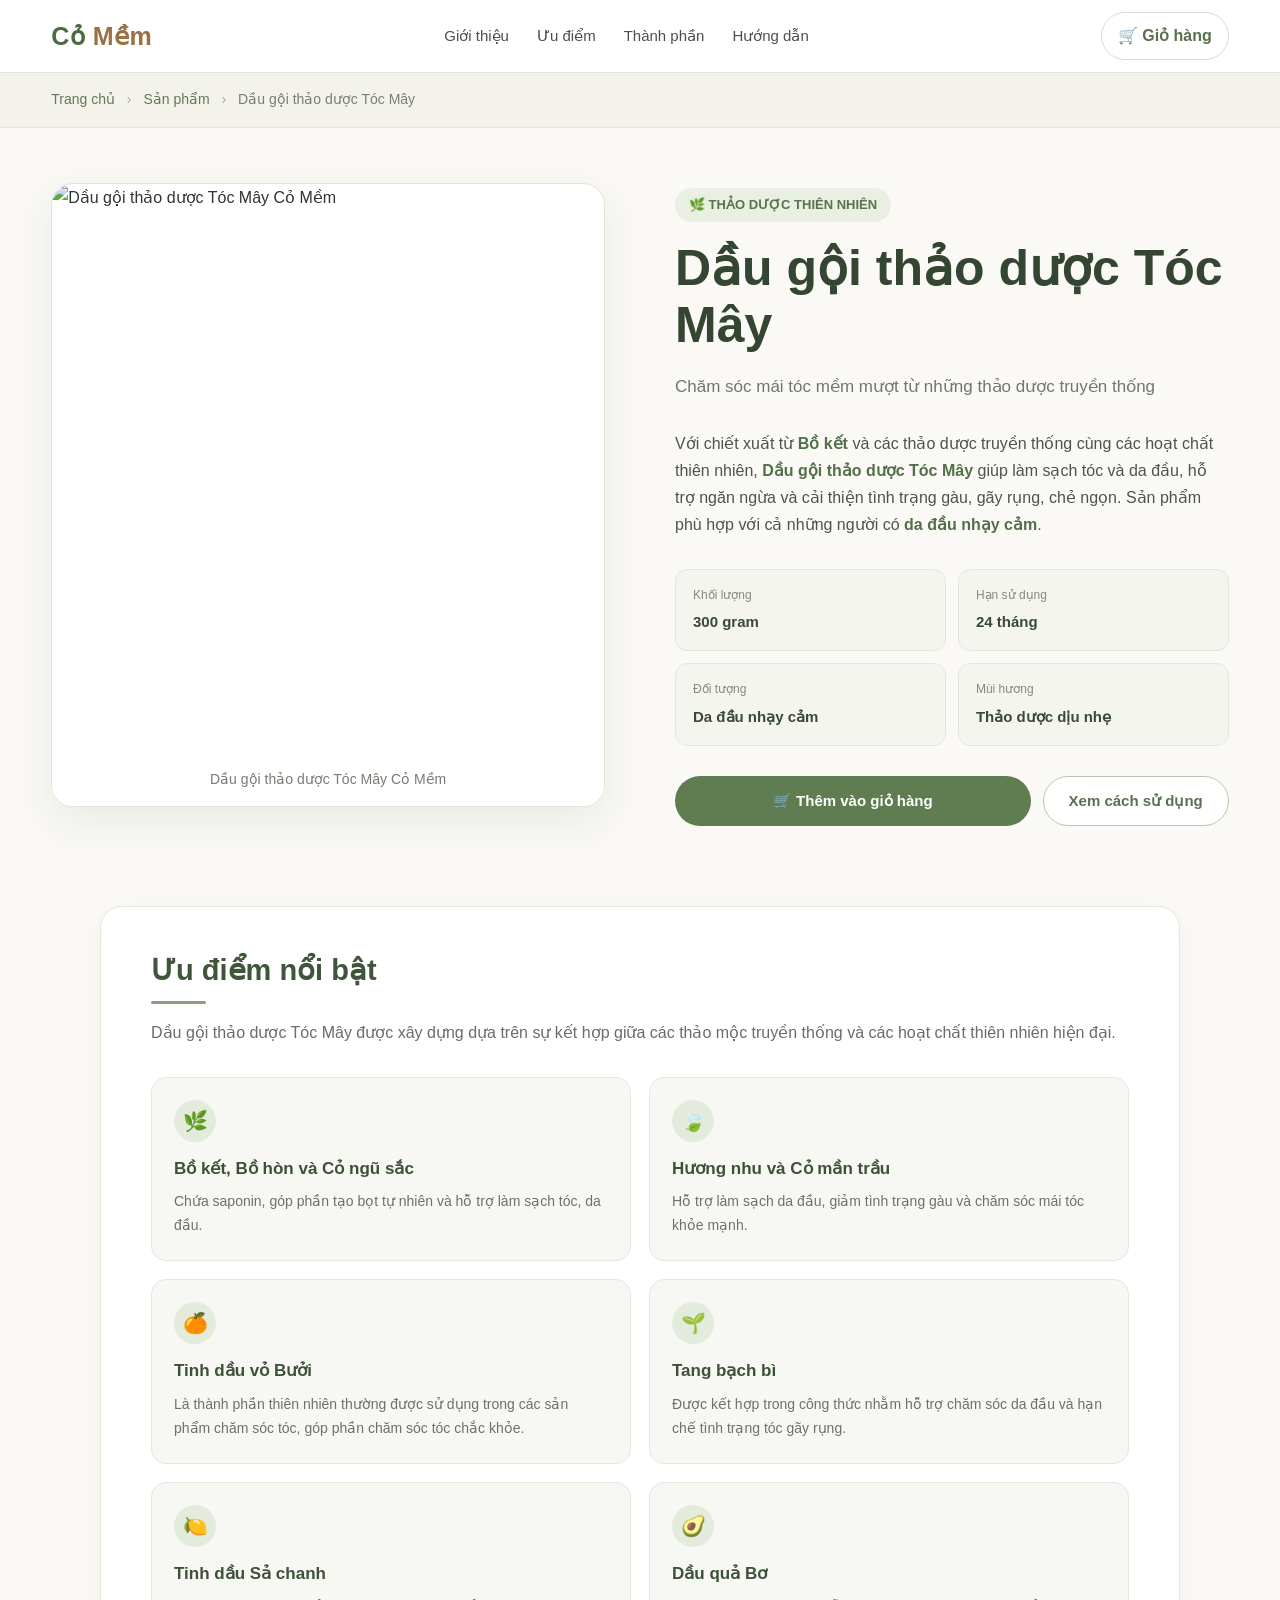
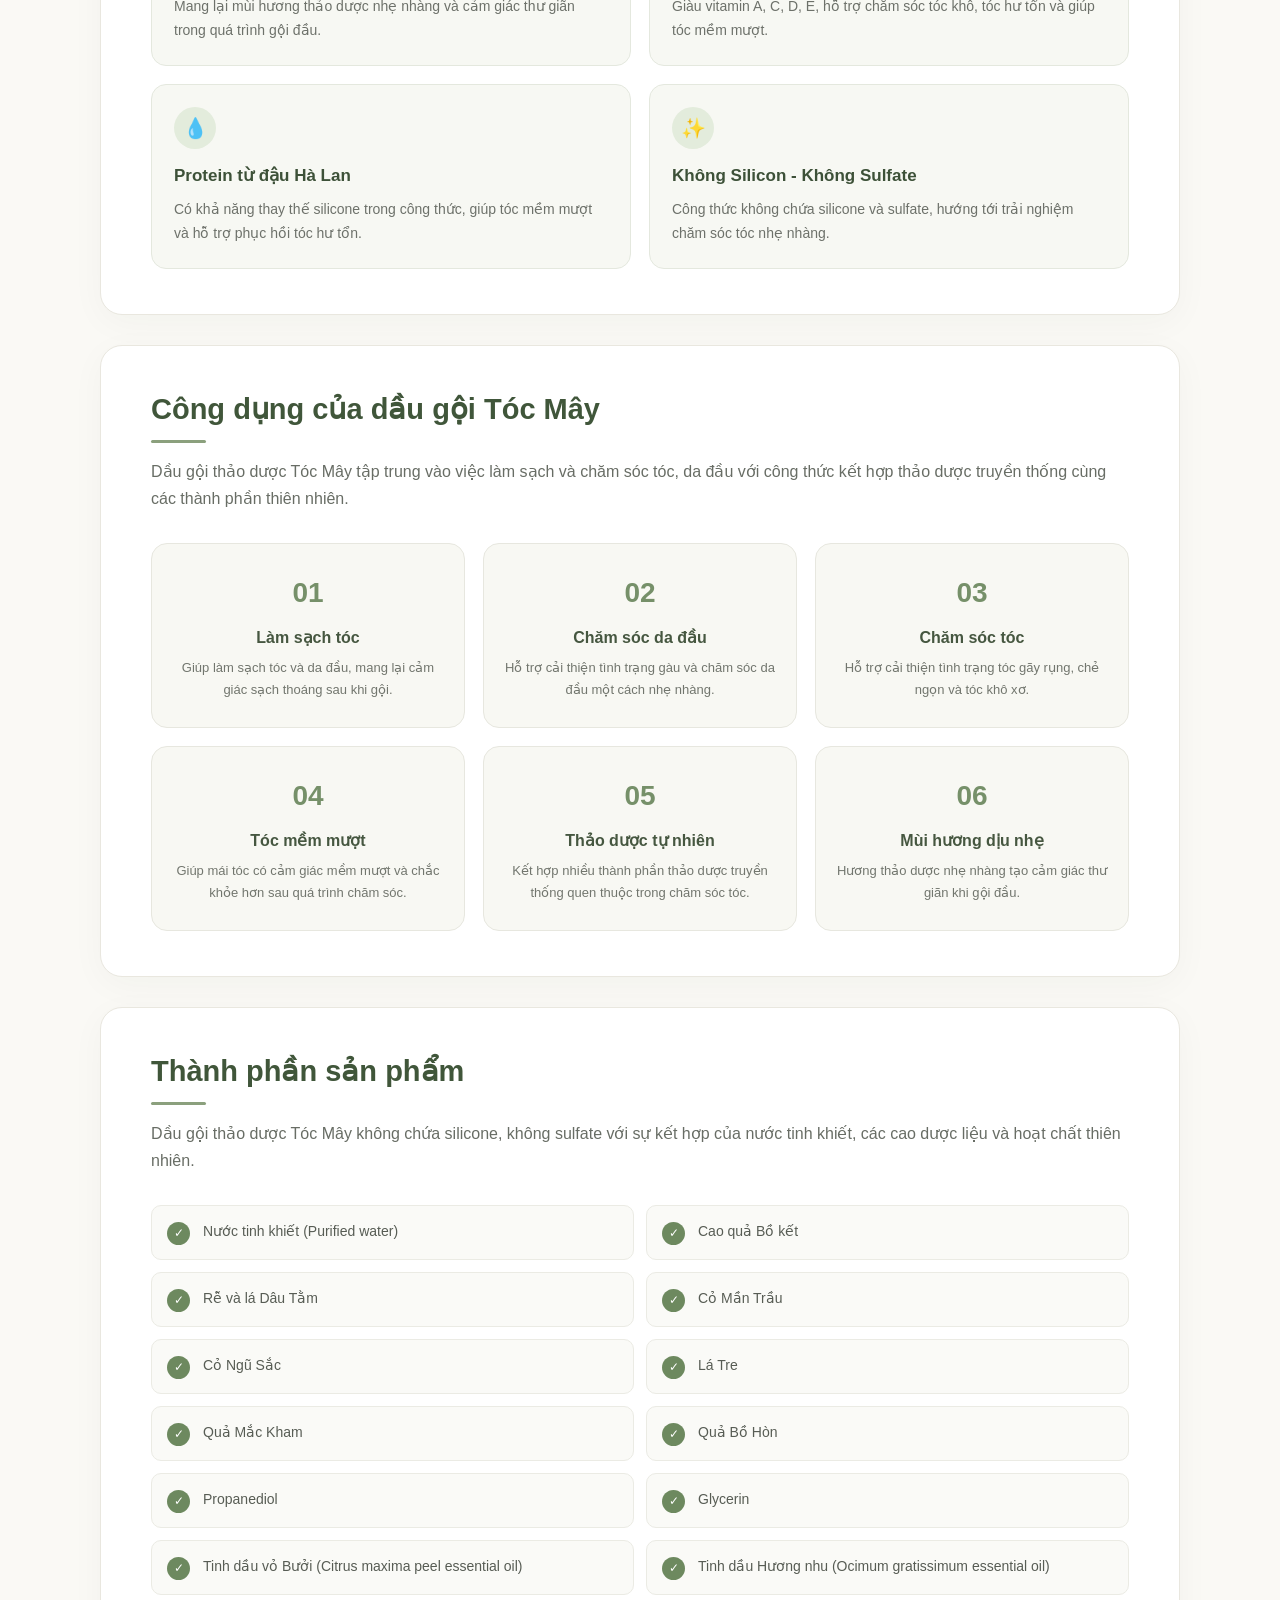
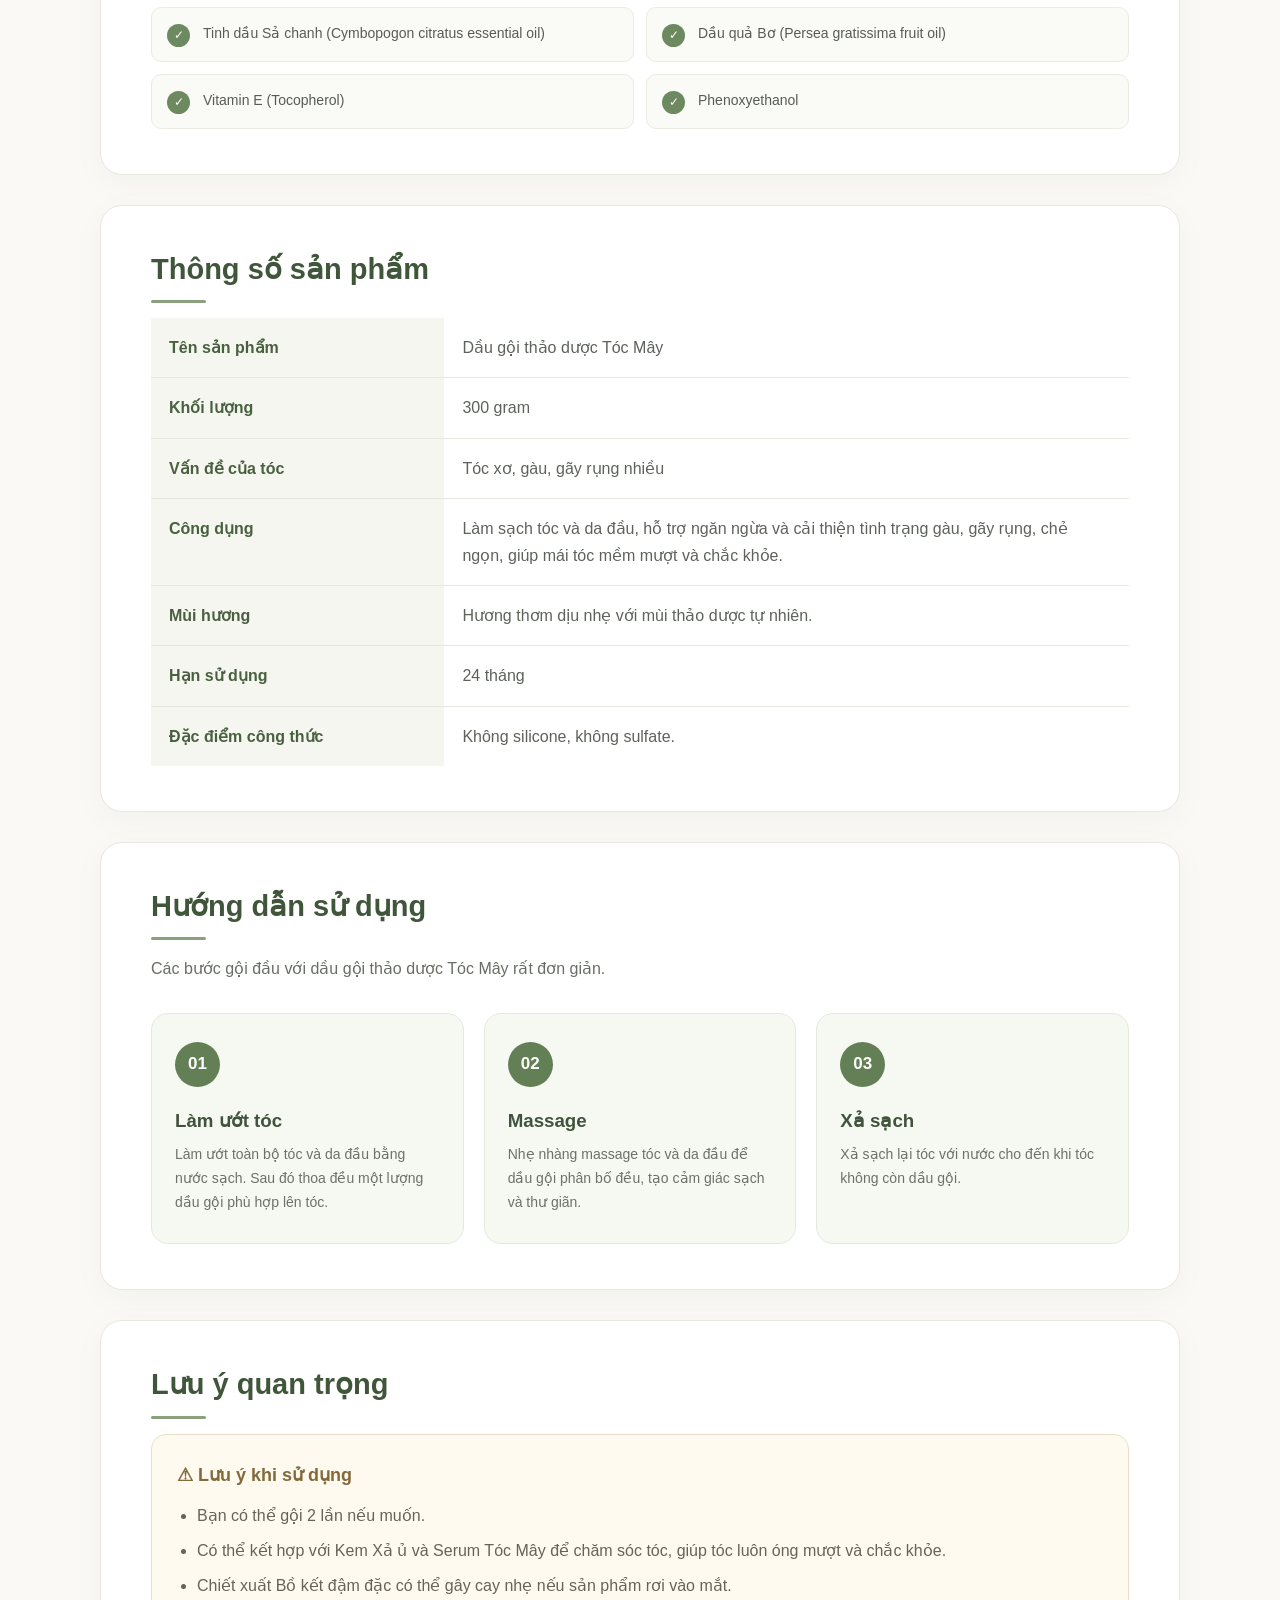
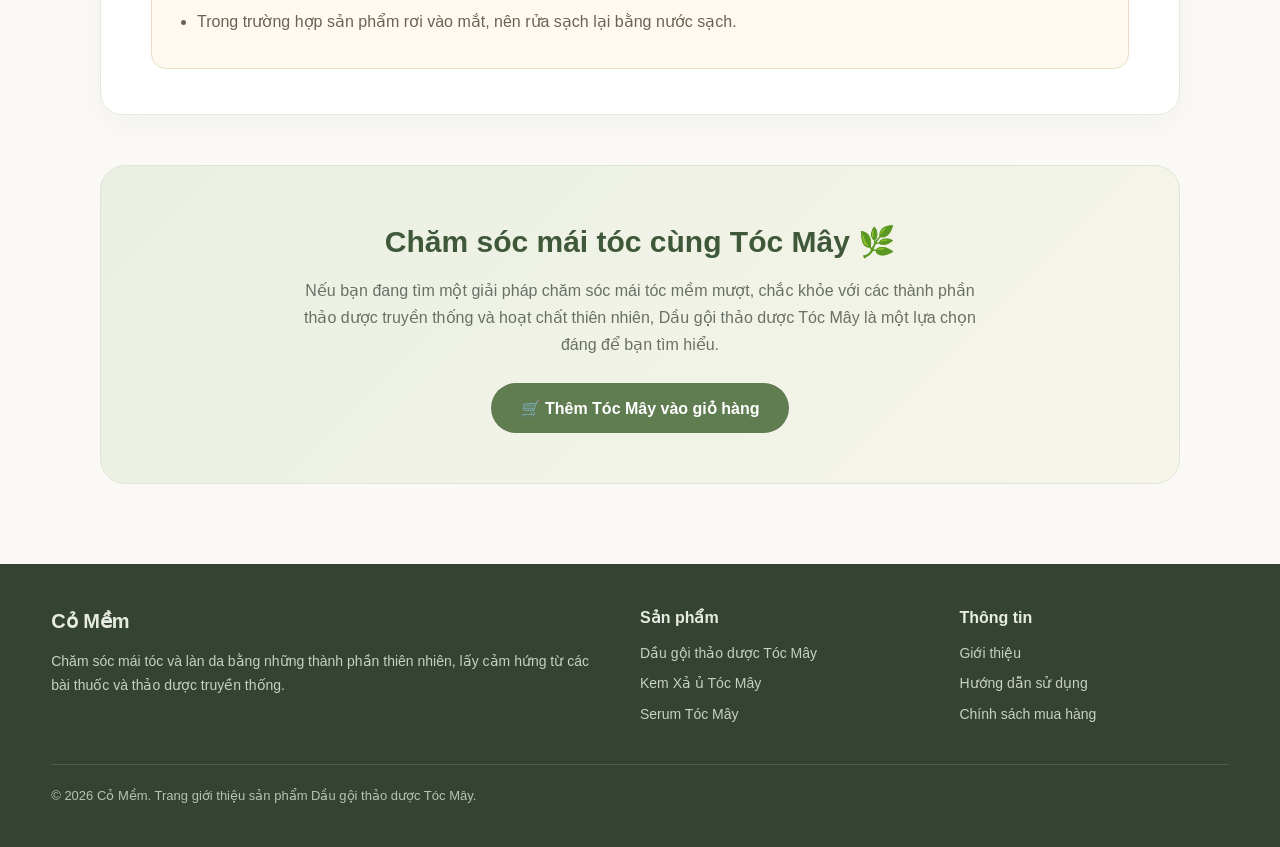
==== commit 7d34b6db: "Update daugoicomem.html" ====
--- a/daugoicomem.html
+++ b/daugoicomem.html
@@ -1,146 +1,83 @@
-```html
 <!DOCTYPE html>
 <html lang="vi">
 <head>
     <meta charset="UTF-8">
-    <meta
-        name="viewport"
-        content="width=device-width, initial-scale=1.0"
-    >
-
-    <meta
-        name="description"
-        content="Dầu gội thảo dược Tóc Mây Cỏ Mềm - sản phẩm với chiết xuất Bồ kết và thảo dược truyền thống, giúp làm sạch tóc và da đầu, hỗ trợ cải thiện gàu, gãy rụng và chẻ ngọn."
-    >
-
-    <meta
-        name="keywords"
-        content="Dầu gội Tóc Mây, Dầu gội Cỏ Mềm, dầu gội thảo dược, Cỏ Mềm, Tóc Mây"
-    >
-
-    <title>
-        Dầu gội thảo dược Tóc Mây - Cỏ Mềm
-    </title>
+    <meta name="viewport" content="width=device-width, initial-scale=1.0">
+
+    <title>Dầu gội thảo dược Tóc Mây | Cỏ Mềm</title>
+
+    <meta name="description"
+          content="Dầu gội thảo dược Tóc Mây với chiết xuất Bồ kết và các thảo dược truyền thống, giúp làm sạch tóc và da đầu, hỗ trợ cải thiện gàu, gãy rụng và chẻ ngọn.">
 
     <style>
-
         /* =====================================================
            RESET
         ===================================================== */
 
         * {
-            box-sizing: border-box;
             margin: 0;
             padding: 0;
+            box-sizing: border-box;
         }
 
         html {
             scroll-behavior: smooth;
-            -webkit-text-size-adjust: 100%;
         }
 
         body {
-            font-family:
-                "Segoe UI",
-                Arial,
-                sans-serif;
-
-            background: #f8f3e8;
-            color: #465344;
-
-            line-height: 1.8;
-
-            /*
-             * Giữ tiếng Việt không bị tách dấu
-             */
-            font-variant-ligatures: normal;
-            text-rendering: optimizeLegibility;
-
-            overflow-x: hidden;
+            font-family: "Segoe UI", Arial, sans-serif;
+            background: #faf9f5;
+            color: #30352f;
+            line-height: 1.7;
         }
 
         img {
             max-width: 100%;
+            display: block;
         }
 
         a {
+            text-decoration: none;
             color: inherit;
-            text-decoration: none;
         }
 
         button {
             font-family: inherit;
         }
 
-        /* =====================================================
-           MÀU CHỦ ĐẠO
-        ===================================================== */
-
-        :root {
-            --sage-dark: #3f563b;
-            --sage: #5d7556;
-            --sage-light: #dfe8d9;
-
-            --cream: #f8f3e8;
-            --cream-light: #fffdf7;
-            --cream-dark: #eee5d3;
-
-            --brown: #806c51;
-            --text: #4c584a;
-            --text-light: #6f796d;
-
-            --border: rgba(63, 86, 59, 0.14);
-
-            --shadow:
-                0 18px 55px rgba(57, 72, 51, 0.10);
-        }
 
         /* =====================================================
            HEADER
         ===================================================== */
 
         .header {
+            background: #ffffff;
+            border-bottom: 1px solid #e8e4d9;
             position: sticky;
             top: 0;
             z-index: 1000;
-
-            width: 100%;
-
-            background:
-                rgba(248, 243, 232, 0.94);
-
-            border-bottom:
-                1px solid var(--border);
-
-            backdrop-filter: blur(14px);
-        }
-
-        .header-inner {
-            width: min(1200px, calc(100% - 40px));
-            min-height: 76px;
-
-            margin: 0 auto;
+        }
+
+        .header-container {
+            width: min(1200px, 92%);
+            margin: auto;
+            min-height: 72px;
 
             display: flex;
             align-items: center;
             justify-content: space-between;
-
-            gap: 25px;
+            gap: 30px;
         }
 
         .logo {
-            color: var(--sage-dark);
-
-            font-size: 24px;
+            font-size: 25px;
             font-weight: 800;
-
-            letter-spacing: -0.5px;
-
-            white-space: nowrap;
+            color: #4d6b42;
+            letter-spacing: 0.5px;
         }
 
         .logo span {
-            color: var(--sage);
+            color: #9b7042;
         }
 
         .navigation {
@@ -150,838 +87,648 @@
         }
 
         .navigation a {
-            position: relative;
-
-            color: var(--text);
+            color: #4c5049;
+            font-size: 15px;
+            font-weight: 500;
+            transition: 0.3s;
+        }
+
+        .navigation a:hover {
+            color: #668957;
+        }
+
+        .header-cart {
+            padding: 9px 16px;
+            border: 1px solid #d9ddcf;
+            border-radius: 30px;
+            color: #58704d !important;
+            font-weight: 600 !important;
+        }
+
+
+        /* =====================================================
+           BREADCRUMB
+        ===================================================== */
+
+        .breadcrumb-area {
+            background: #f3f2eb;
+            border-bottom: 1px solid #e8e5db;
+        }
+
+        .breadcrumb {
+            width: min(1200px, 92%);
+            margin: auto;
+            padding: 15px 0;
 
             font-size: 14px;
-            font-weight: 600;
-
-            transition:
-                color .25s ease;
-        }
-
-        .navigation a::after {
+            color: #7a7e76;
+        }
+
+        .breadcrumb a {
+            color: #63795a;
+        }
+
+        .breadcrumb span {
+            margin: 0 8px;
+            color: #aaa;
+        }
+
+
+        /* =====================================================
+           PRODUCT HERO
+        ===================================================== */
+
+        .product-section {
+            width: min(1200px, 92%);
+            margin: 55px auto 80px;
+
+            display: grid;
+            grid-template-columns: 1fr 1fr;
+            gap: 70px;
+            align-items: start;
+        }
+
+
+        /* PRODUCT IMAGE */
+
+        .product-gallery {
+            position: sticky;
+            top: 105px;
+        }
+
+        .main-image-box {
+            background: #ffffff;
+            border-radius: 22px;
+            overflow: hidden;
+            border: 1px solid #e6e3d8;
+            box-shadow: 0 15px 45px rgba(55, 70, 45, 0.08);
+        }
+
+        .main-image-box img {
+            width: 100%;
+            height: 570px;
+            object-fit: cover;
+            object-position: center;
+            transition: transform 0.5s ease;
+        }
+
+        .main-image-box:hover img {
+            transform: scale(1.025);
+        }
+
+        .image-caption {
+            text-align: center;
+            background: #fff;
+            padding: 14px;
+            color: #777c72;
+            font-size: 14px;
+        }
+
+
+        /* PRODUCT INFORMATION */
+
+        .product-info {
+            padding-top: 5px;
+        }
+
+        .product-label {
+            display: inline-block;
+            padding: 6px 14px;
+            border-radius: 30px;
+            background: #e9efe3;
+            color: #58734e;
+            font-size: 13px;
+            font-weight: 700;
+            margin-bottom: 18px;
+        }
+
+        .product-title {
+            font-size: clamp(34px, 4vw, 50px);
+            line-height: 1.15;
+            color: #344532;
+            margin-bottom: 18px;
+        }
+
+        .product-subtitle {
+            color: #72766e;
+            font-size: 17px;
+            margin-bottom: 28px;
+        }
+
+        .product-description {
+            font-size: 16px;
+            color: #4e534c;
+            margin-bottom: 28px;
+        }
+
+        .product-description strong {
+            color: #536e4a;
+        }
+
+
+        /* QUICK INFO */
+
+        .quick-info {
+            display: grid;
+            grid-template-columns: repeat(2, 1fr);
+            gap: 12px;
+            margin: 30px 0;
+        }
+
+        .quick-item {
+            background: #f5f5ef;
+            border: 1px solid #e7e6dd;
+            border-radius: 12px;
+            padding: 15px 17px;
+        }
+
+        .quick-item small {
+            display: block;
+            color: #858980;
+            font-size: 12px;
+            margin-bottom: 3px;
+        }
+
+        .quick-item strong {
+            color: #394938;
+            font-size: 15px;
+        }
+
+
+        /* BUTTONS */
+
+        .product-actions {
+            display: flex;
+            gap: 12px;
+            margin-top: 28px;
+        }
+
+        .btn {
+            border: none;
+            cursor: pointer;
+            min-height: 50px;
+            padding: 0 25px;
+            border-radius: 30px;
+
+            font-size: 15px;
+            font-weight: 700;
+
+            transition: 0.3s;
+        }
+
+        .btn-primary {
+            flex: 1;
+            background: #607d52;
+            color: white;
+        }
+
+        .btn-primary:hover {
+            background: #4f6944;
+            transform: translateY(-2px);
+            box-shadow: 0 10px 25px rgba(76, 106, 65, 0.2);
+        }
+
+        .btn-outline {
+            background: white;
+            border: 1px solid #bac5b3;
+            color: #58714f;
+        }
+
+        .btn-outline:hover {
+            background: #f1f4ed;
+        }
+
+
+        /* =====================================================
+           CONTENT WRAPPER
+        ===================================================== */
+
+        .content-wrapper {
+            width: min(1080px, 92%);
+            margin: auto;
+        }
+
+
+        /* =====================================================
+           SECTION
+        ===================================================== */
+
+        .detail-section {
+            background: white;
+            border: 1px solid #e9e7df;
+            border-radius: 22px;
+            padding: 45px 50px;
+            margin-bottom: 30px;
+            box-shadow: 0 8px 35px rgba(40, 50, 35, 0.035);
+        }
+
+        .section-heading {
+            color: #40563a;
+            font-size: 29px;
+            line-height: 1.3;
+            margin-bottom: 15px;
+        }
+
+        .section-heading::after {
             content: "";
-
-            position: absolute;
-
-            left: 0;
-            bottom: -7px;
-
-            width: 0;
-            height: 2px;
-
-            background: var(--sage);
-
-            transition:
-                width .25s ease;
-        }
-
-        .navigation a:hover {
-            color: var(--sage-dark);
-        }
-
-        .navigation a:hover::after {
-            width: 100%;
-        }
+            display: block;
+            width: 55px;
+            height: 3px;
+            background: #8ba07d;
+            border-radius: 5px;
+            margin-top: 12px;
+        }
+
+        .section-intro {
+            color: #686d65;
+            margin-bottom: 30px;
+        }
+
 
         /* =====================================================
-           HERO
+           HIGHLIGHTS
         ===================================================== */
 
-        .hero {
-            position: relative;
-
-            min-height: 670px;
+        .highlight-grid {
+            display: grid;
+            grid-template-columns: repeat(2, 1fr);
+            gap: 18px;
+        }
+
+        .highlight-card {
+            padding: 22px;
+            border-radius: 15px;
+            background: #f7f8f3;
+            border: 1px solid #e4e8de;
+            transition: 0.3s;
+        }
+
+        .highlight-card:hover {
+            transform: translateY(-4px);
+            box-shadow: 0 10px 25px rgba(54, 73, 47, 0.08);
+        }
+
+        .highlight-icon {
+            width: 42px;
+            height: 42px;
+            border-radius: 50%;
 
             display: flex;
             align-items: center;
-
-            overflow: hidden;
-
-            background:
-                linear-gradient(
-                    135deg,
-                    #eef2e8 0%,
-                    #f8f3e8 52%,
-                    #e5eadf 100%
-                );
-        }
-
-        .hero::before {
-            content: "";
-
-            position: absolute;
-
-            width: 600px;
-            height: 600px;
-
-            right: -180px;
-            top: -180px;
+            justify-content: center;
+
+            background: #e3ecdc;
+            color: #58744d;
+
+            font-size: 20px;
+            margin-bottom: 13px;
+        }
+
+        .highlight-card h3 {
+            font-size: 17px;
+            color: #3d5138;
+            margin-bottom: 7px;
+        }
+
+        .highlight-card p {
+            font-size: 14px;
+            color: #6d716a;
+        }
+
+
+        /* =====================================================
+           INGREDIENTS
+        ===================================================== */
+
+        .ingredient-list {
+            display: grid;
+            grid-template-columns: repeat(2, 1fr);
+            gap: 12px;
+        }
+
+        .ingredient-item {
+            display: flex;
+            gap: 13px;
+            padding: 14px 15px;
+
+            border-radius: 10px;
+            background: #fafaf7;
+            border: 1px solid #ebebe4;
+        }
+
+        .ingredient-check {
+            flex-shrink: 0;
+
+            width: 23px;
+            height: 23px;
+
+            display: flex;
+            align-items: center;
+            justify-content: center;
 
             border-radius: 50%;
-
-            background:
-                rgba(93, 117, 86, 0.10);
-        }
-
-        .hero::after {
-            content: "";
-
-            position: absolute;
-
-            width: 400px;
-            height: 400px;
-
-            left: -180px;
-            bottom: -220px;
-
+            background: #6d895f;
+            color: white;
+
+            font-size: 12px;
+            margin-top: 2px;
+        }
+
+        .ingredient-item span {
+            color: #575c54;
+            font-size: 14px;
+        }
+
+
+        /* =====================================================
+           BENEFITS
+        ===================================================== */
+
+        .benefit-list {
+            display: grid;
+            grid-template-columns: repeat(3, 1fr);
+            gap: 18px;
+        }
+
+        .benefit-card {
+            text-align: center;
+            padding: 25px 18px;
+            background: #f8f8f3;
+            border-radius: 16px;
+            border: 1px solid #e7e7df;
+        }
+
+        .benefit-number {
+            font-size: 28px;
+            font-weight: 800;
+            color: #769069;
+            margin-bottom: 8px;
+        }
+
+        .benefit-card h3 {
+            font-size: 16px;
+            color: #465740;
+            margin-bottom: 6px;
+        }
+
+        .benefit-card p {
+            color: #72766e;
+            font-size: 13px;
+        }
+
+
+        /* =====================================================
+           TABLE
+        ===================================================== */
+
+        .spec-table-wrapper {
+            overflow-x: auto;
+        }
+
+        .spec-table {
+            width: 100%;
+            border-collapse: collapse;
+            min-width: 650px;
+        }
+
+        .spec-table th,
+        .spec-table td {
+            border-bottom: 1px solid #e7e7df;
+            padding: 16px 18px;
+            text-align: left;
+            vertical-align: top;
+        }
+
+        .spec-table th {
+            width: 30%;
+            color: #496040;
+            background: #f5f6f0;
+            font-weight: 700;
+        }
+
+        .spec-table td {
+            color: #5d625a;
+        }
+
+        .spec-table tr:last-child th,
+        .spec-table tr:last-child td {
+            border-bottom: none;
+        }
+
+
+        /* =====================================================
+           HOW TO USE
+        ===================================================== */
+
+        .steps {
+            display: grid;
+            grid-template-columns: repeat(3, 1fr);
+            gap: 20px;
+        }
+
+        .step {
+            position: relative;
+            padding: 28px 23px;
+            background: #f6f8f2;
+            border-radius: 17px;
+            border: 1px solid #e4e9df;
+        }
+
+        .step-number {
+            width: 45px;
+            height: 45px;
             border-radius: 50%;
 
-            background:
-                rgba(128, 108, 81, 0.08);
-        }
-
-        .hero-inner {
-            position: relative;
-            z-index: 2;
-
-            width: min(1200px, calc(100% - 40px));
-
-            margin: 0 auto;
-
-            display: grid;
-            grid-template-columns:
-                1fr 1fr;
-
+            display: flex;
             align-items: center;
-
-            gap: 70px;
-        }
-
-        .hero-content {
-            max-width: 600px;
-        }
-
-        .eyebrow {
-            display: inline-flex;
-            align-items: center;
-
-            padding: 7px 15px;
-
-            margin-bottom: 20px;
-
-            border-radius: 999px;
-
-            background:
-                rgba(93, 117, 86, 0.11);
-
-            color: var(--sage-dark);
-
-            font-size: 13px;
+            justify-content: center;
+
+            background: #637f55;
+            color: white;
+
             font-weight: 800;
-
-            letter-spacing: .06em;
-            text-transform: uppercase;
-        }
-
-        .hero h1 {
-            margin-bottom: 22px;
-
-            color: var(--sage-dark);
-
-            font-size:
-                clamp(42px, 6vw, 76px);
-
-            line-height: 1.05;
-
-            letter-spacing: -2px;
-        }
-
-        .hero h1 span {
-            color: var(--sage);
-        }
-
-        .hero-description {
-            max-width: 580px;
-
-            margin-bottom: 30px;
-
-            color: var(--text-light);
-
             font-size: 17px;
-            line-height: 1.9;
-        }
-
-        .hero-buttons {
-            display: flex;
-            flex-wrap: wrap;
-
-            gap: 12px;
-        }
-
-        .btn {
+
+            margin-bottom: 18px;
+        }
+
+        .step h3 {
+            color: #41533d;
+            margin-bottom: 7px;
+        }
+
+        .step p {
+            color: #6c7169;
+            font-size: 14px;
+        }
+
+
+        /* =====================================================
+           NOTE
+        ===================================================== */
+
+        .note-box {
+            background: #fffaf0;
+            border: 1px solid #eadfc6;
+            border-radius: 15px;
+            padding: 25px;
+        }
+
+        .note-title {
+            color: #826a3b;
+            font-weight: 800;
+            font-size: 18px;
+            margin-bottom: 12px;
+        }
+
+        .note-box ul {
+            padding-left: 20px;
+        }
+
+        .note-box li {
+            margin-bottom: 8px;
+            color: #696255;
+        }
+
+
+        /* =====================================================
+           CTA
+        ===================================================== */
+
+        .final-cta {
+            margin: 50px 0 80px;
+            padding: 50px;
+
+            text-align: center;
+
+            background: linear-gradient(
+                135deg,
+                #e9f0e3,
+                #f7f5e9
+            );
+
+            border-radius: 25px;
+            border: 1px solid #dfe6d7;
+        }
+
+        .final-cta h2 {
+            color: #40583a;
+            font-size: 30px;
+            margin-bottom: 10px;
+        }
+
+        .final-cta p {
+            max-width: 700px;
+            margin: 0 auto 25px;
+            color: #697067;
+        }
+
+        .cta-button {
             display: inline-flex;
             align-items: center;
             justify-content: center;
 
             min-height: 50px;
-
-            padding:
-                12px 22px;
-
-            border-radius: 12px;
-
-            font-size: 14px;
-            font-weight: 800;
-
-            cursor: pointer;
-
-            transition:
-                transform .25s ease,
-                box-shadow .25s ease,
-                background .25s ease;
-        }
-
-        .btn:hover {
+            padding: 0 30px;
+
+            border-radius: 30px;
+            background: #607d52;
+            color: white;
+
+            font-weight: 700;
+            transition: 0.3s;
+        }
+
+        .cta-button:hover {
+            background: #4d6844;
             transform: translateY(-2px);
         }
 
-        .btn-primary {
-            background: var(--sage-dark);
-            color: white;
-
-            box-shadow:
-                0 10px 25px
-                rgba(63, 86, 59, .18);
-        }
-
-        .btn-secondary {
-            background:
-                rgba(255, 255, 255, .7);
-
-            border:
-                1px solid var(--border);
-
-            color: var(--sage-dark);
-        }
-
-        .hero-image {
-            position: relative;
-
-            width: 100%;
-
-            display: flex;
-            justify-content: center;
-            align-items: center;
-        }
-
-        .hero-image::before {
-            content: "";
-
-            position: absolute;
-
-            width: 480px;
-            height: 480px;
-
-            border-radius: 50%;
-
-            background:
-                rgba(255, 255, 255, .48);
-        }
-
-        .hero-image img {
-            position: relative;
-            z-index: 2;
-
-            width: 100%;
-            max-width: 560px;
-
-            max-height: 590px;
-
-            object-fit: contain;
-
-            filter:
-                drop-shadow(
-                    0 25px 35px
-                    rgba(48, 65, 44, .15)
-                );
-
-            transition:
-                transform .5s ease;
-        }
-
-        .hero-image img:hover {
-            transform:
-                scale(1.025)
-                translateY(-5px);
-        }
-
-        /* =====================================================
-           MAIN
-        ===================================================== */
-
-        main {
-            width: 100%;
-        }
-
-        .section {
-            width: min(1100px, calc(100% - 40px));
-
-            margin: 0 auto;
-
-            padding:
-                95px 0;
-        }
-
-        .section-header {
-            max-width: 760px;
-
-            margin:
-                0 auto 50px;
-
-            text-align: center;
-        }
-
-        .section-label {
-            margin-bottom: 8px;
-
-            color: var(--sage);
-
-            font-size: 13px;
-            font-weight: 800;
-
-            text-transform: uppercase;
-            letter-spacing: .12em;
-        }
-
-        .section-title {
-            margin-bottom: 16px;
-
-            color: var(--sage-dark);
-
-            font-size:
-                clamp(30px, 4vw, 45px);
-
-            line-height: 1.2;
-
-            letter-spacing: -1px;
-        }
-
-        .section-description {
-            color: var(--text-light);
-
-            font-size: 16px;
-        }
-
-        /* =====================================================
-           INTRO
-        ===================================================== */
-
-        .intro {
-            background: var(--cream-light);
-        }
-
-        .intro-grid {
-            display: grid;
-
-            grid-template-columns:
-                1fr 1fr;
-
-            gap: 55px;
-
-            align-items: center;
-        }
-
-        .intro-image {
-            overflow: hidden;
-
-            border-radius: 24px;
-
-            background:
-                var(--cream-dark);
-
-            box-shadow: var(--shadow);
-        }
-
-        .intro-image img {
-            display: block;
-
-            width: 100%;
-            height: 560px;
-
-            object-fit: cover;
-
-            transition:
-                transform .6s ease;
-        }
-
-        .intro-image:hover img {
-            transform: scale(1.025);
-        }
-
-        .intro-content h2 {
-            margin-bottom: 22px;
-
-            color: var(--sage-dark);
-
-            font-size:
-                clamp(30px, 4vw, 43px);
-
-            line-height: 1.2;
-        }
-
-        .intro-content p {
-            color: var(--text-light);
-
-            font-size: 17px;
-            line-height: 1.95;
-        }
-
-        .quote-box {
-            margin-top: 25px;
-
-            padding:
-                20px 23px;
-
-            border-left:
-                4px solid var(--sage);
-
-            border-radius:
-                0 14px 14px 0;
-
-            background:
-                var(--sage-light);
-
-            color: var(--sage-dark);
-
-            font-weight: 600;
-        }
-
-        .image-caption {
-            padding: 13px 15px;
-
-            background: #f0e9dc;
-
-            color: var(--brown);
-
-            text-align: center;
-
-            font-size: 13px;
-            font-style: italic;
-        }
-
-        /* =====================================================
-           FEATURE CARDS
-        ===================================================== */
-
-        .features {
-            background:
-                #eef2e9;
-        }
-
-        .feature-grid {
-            display: grid;
-
-            grid-template-columns:
-                repeat(2, 1fr);
-
-            gap: 18px;
-        }
-
-        .feature-card {
-            padding: 27px;
-
-            background:
-                rgba(255, 253, 247, .88);
-
-            border:
-                1px solid
-                rgba(63, 86, 59, .10);
-
-            border-radius: 20px;
-
-            box-shadow:
-                0 10px 30px
-                rgba(50, 65, 47, .05);
-
-            transition:
-                transform .25s ease,
-                box-shadow .25s ease;
-        }
-
-        .feature-card:hover {
-            transform: translateY(-4px);
-
-            box-shadow:
-                0 16px 35px
-                rgba(50, 65, 47, .09);
-        }
-
-        .feature-number {
-            display: flex;
-
-            width: 38px;
-            height: 38px;
-
-            margin-bottom: 16px;
-
-            align-items: center;
-            justify-content: center;
-
-            border-radius: 50%;
-
-            background: var(--sage-light);
-
-            color: var(--sage-dark);
-
-            font-size: 14px;
-            font-weight: 900;
-        }
-
-        .feature-card h3 {
-            margin-bottom: 9px;
-
-            color: var(--sage-dark);
-
-            font-size: 18px;
-            line-height: 1.4;
-        }
-
-        .feature-card p {
-            color: var(--text-light);
-
-            font-size: 15px;
-            line-height: 1.8;
-        }
-
-        .feature-intro {
-            max-width: 850px;
-
-            margin:
-                0 auto 30px;
-
-            text-align: center;
-
-            color: var(--text-light);
-
-            font-size: 16px;
-        }
-
-        /* =====================================================
-           BENEFITS
-        ===================================================== */
-
-        .benefits {
-            background: var(--cream);
-        }
-
-        .benefits-box {
-            padding:
-                40px;
-
-            border-radius: 25px;
-
-            background:
-                linear-gradient(
-                    135deg,
-                    #e1eadc,
-                    #f4f0e5
-                );
-
-            border:
-                1px solid
-                rgba(63, 86, 59, .09);
-        }
-
-        .benefits-box p {
-            color: var(--text);
-
-            font-size: 17px;
-            line-height: 2;
-        }
-
-        .benefit-highlight {
-            display: inline-block;
-
-            margin-top: 20px;
-
-            padding:
-                10px 16px;
-
-            border-radius: 10px;
-
-            background:
-                rgba(255, 255, 255, .7);
-
-            color: var(--sage-dark);
-
-            font-weight: 800;
-        }
-
-        /* =====================================================
-           INGREDIENTS
-        ===================================================== */
-
-        .ingredients {
-            background:
-                #fffdf8;
-        }
-
-        .ingredient-grid {
-            display: grid;
-
-            grid-template-columns:
-                repeat(2, 1fr);
-
-            gap: 15px;
-        }
-
-        .ingredient-item {
-            display: flex;
-
-            align-items: flex-start;
-
-            gap: 14px;
-
-            padding: 18px;
-
-            border:
-                1px solid
-                rgba(63, 86, 59, .10);
-
-            border-radius: 14px;
-
-            background: #f8f5ec;
-        }
-
-        .ingredient-icon {
-            flex:
-                0 0 28px;
-
-            width: 28px;
-            height: 28px;
-
-            display: flex;
-
-            align-items: center;
-            justify-content: center;
-
-            border-radius: 50%;
-
-            background: var(--sage-light);
-
-            color: var(--sage-dark);
-
-            font-size: 13px;
-            font-weight: 900;
-        }
-
-        .ingredient-item span {
-            color: var(--text);
-
-            font-size: 15px;
-
-            line-height: 1.7;
-        }
-
-        /* =====================================================
-           FINAL MESSAGE
-        ===================================================== */
-
-        .final-section {
-            background:
-                linear-gradient(
-                    135deg,
-                    #3f563b,
-                    #587052
-                );
-
-            color: white;
-        }
-
-        .final-box {
-            max-width: 850px;
-
-            margin: 0 auto;
-
-            text-align: center;
-        }
-
-        .final-box .section-label {
-            color: #dce7d7;
-        }
-
-        .final-box h2 {
-            margin-bottom: 20px;
-
-            color: white;
-
-            font-size:
-                clamp(30px, 4vw, 48px);
-
-            line-height: 1.2;
-        }
-
-        .final-box p {
-            color:
-                rgba(255, 255, 255, .87);
-
-            font-size: 17px;
-
-            line-height: 1.9;
-        }
-
-        /* =====================================================
-           HOW TO USE
-        ===================================================== */
-
-        .how-to {
-            background: var(--cream-light);
-        }
-
-        .steps {
-            display: grid;
-
-            grid-template-columns:
-                repeat(3, 1fr);
-
-            gap: 20px;
-        }
-
-        .step {
-            position: relative;
-
-            padding: 30px;
-
-            text-align: center;
-
-            background:
-                #f4f0e5;
-
-            border-radius: 20px;
-
-            border:
-                1px solid
-                var(--border);
-        }
-
-        .step-number {
-            width: 55px;
-            height: 55px;
-
-            margin:
-                0 auto 18px;
-
-            display: flex;
-
-            align-items: center;
-            justify-content: center;
-
-            border-radius: 50%;
-
-            background: var(--sage);
-
-            color: white;
-
-            font-size: 19px;
-            font-weight: 900;
-        }
-
-        .step h3 {
-            margin-bottom: 9px;
-
-            color: var(--sage-dark);
-
-            font-size: 18px;
-        }
-
-        .step p {
-            color: var(--text-light);
-
-            font-size: 15px;
-            line-height: 1.7;
-        }
-
-        /* =====================================================
-           NOTE
-        ===================================================== */
-
-        .notes {
-            background:
-                #f0e9dc;
-        }
-
-        .notes-box {
-            max-width: 900px;
-
-            margin: 0 auto;
-
-            padding: 35px;
-
-            border:
-                1px solid
-                rgba(128, 108, 81, .16);
-
-            border-radius: 22px;
-
-            background:
-                rgba(255, 253, 247, .78);
-        }
-
-        .notes-box h2 {
-            margin-bottom: 18px;
-
-            color: #6d5a43;
-
-            font-size: 28px;
-        }
-
-        .notes-box ul {
-            padding-left: 22px;
-        }
-
-        .notes-box li {
-            margin-bottom: 13px;
-
-            color: #6b655a;
-
-            line-height: 1.8;
-        }
 
         /* =====================================================
            FOOTER
         ===================================================== */
 
         .footer {
-            padding:
-                40px 20px;
-
-            background: #31442e;
-
-            color:
-                rgba(255, 255, 255, .82);
-
-            text-align: center;
-        }
-
-        .footer-logo {
-            margin-bottom: 8px;
-
+            background: #354333;
+            color: #e7ece3;
+            padding: 40px 0;
+        }
+
+        .footer-container {
+            width: min(1200px, 92%);
+            margin: auto;
+
+            display: grid;
+            grid-template-columns: 2fr 1fr 1fr;
+            gap: 50px;
+        }
+
+        .footer h3 {
+            font-size: 20px;
+            margin-bottom: 12px;
+        }
+
+        .footer p {
+            color: #c8d0c2;
+            font-size: 14px;
+        }
+
+        .footer-column h4 {
+            margin-bottom: 10px;
+        }
+
+        .footer-column p {
+            margin-bottom: 7px;
+        }
+
+        .copyright {
+            width: min(1200px, 92%);
+            margin: 30px auto 0;
+            padding-top: 20px;
+
+            border-top: 1px solid rgba(255,255,255,0.12);
+
+            color: #b8c2b3;
+            font-size: 13px;
+        }
+
+
+        /* =====================================================
+           TOAST
+        ===================================================== */
+
+        .toast {
+            position: fixed;
+            right: 25px;
+            bottom: 25px;
+
+            padding: 15px 20px;
+
+            background: #354333;
             color: white;
 
-            font-size: 23px;
-            font-weight: 800;
-        }
-
-        .footer p {
-            font-size: 13px;
-            line-height: 1.7;
-        }
+            border-radius: 12px;
+
+            box-shadow: 0 10px 30px rgba(0,0,0,0.2);
+
+            opacity: 0;
+            transform: translateY(20px);
+            pointer-events: none;
+
+            transition: 0.35s;
+
+            z-index: 2000;
+        }
+
+        .toast.show {
+            opacity: 1;
+            transform: translateY(0);
+        }
+
 
         /* =====================================================
-           RESPONSIVE
+           RESPONSIVE - TABLET
         ===================================================== */
 
         @media (max-width: 900px) {
@@ -990,165 +737,131 @@
                 display: none;
             }
 
-            .hero {
-                min-height: auto;
-
-                padding:
-                    80px 0;
-            }
-
-            .hero-inner {
+            .product-section {
                 grid-template-columns: 1fr;
-
-                gap: 45px;
-            }
-
-            .hero-content {
-                max-width: 700px;
-
-                margin: 0 auto;
-
+                gap: 40px;
+            }
+
+            .product-gallery {
+                position: static;
+            }
+
+            .main-image-box img {
+                height: 500px;
+            }
+
+            .benefit-list {
+                grid-template-columns: 1fr 1fr;
+            }
+
+            .steps {
+                grid-template-columns: 1fr;
+            }
+
+            .footer-container {
+                grid-template-columns: 1fr 1fr;
+            }
+        }
+
+
+        /* =====================================================
+           RESPONSIVE - MOBILE
+        ===================================================== */
+
+        @media (max-width: 600px) {
+
+            .header-container {
+                min-height: 62px;
+            }
+
+            .logo {
+                font-size: 21px;
+            }
+
+            .header-cart {
+                padding: 7px 12px;
+                font-size: 13px;
+            }
+
+            .breadcrumb {
+                font-size: 12px;
+            }
+
+            .product-section {
+                margin-top: 30px;
+                margin-bottom: 50px;
+            }
+
+            .main-image-box img {
+                height: 380px;
+            }
+
+            .product-title {
+                font-size: 34px;
+            }
+
+            .product-subtitle {
+                font-size: 15px;
+            }
+
+            .quick-info {
+                grid-template-columns: 1fr;
+            }
+
+            .product-actions {
+                flex-direction: column;
+            }
+
+            .detail-section {
+                padding: 30px 20px;
+                border-radius: 17px;
+            }
+
+            .section-heading {
+                font-size: 24px;
+            }
+
+            .highlight-grid {
+                grid-template-columns: 1fr;
+            }
+
+            .ingredient-list {
+                grid-template-columns: 1fr;
+            }
+
+            .benefit-list {
+                grid-template-columns: 1fr;
+            }
+
+            .spec-table th,
+            .spec-table td {
+                padding: 13px;
+                font-size: 13px;
+            }
+
+            .final-cta {
+                padding: 35px 20px;
+            }
+
+            .final-cta h2 {
+                font-size: 25px;
+            }
+
+            .footer-container {
+                grid-template-columns: 1fr;
+                gap: 25px;
+            }
+
+            .toast {
+                left: 20px;
+                right: 20px;
+                bottom: 20px;
                 text-align: center;
             }
-
-            .hero-description {
-                margin-left: auto;
-                margin-right: auto;
-            }
-
-            .hero-buttons {
-                justify-content: center;
-            }
-
-            .hero-image img {
-                max-width: 500px;
-            }
-
-            .intro-grid {
-                grid-template-columns: 1fr;
-
-                gap: 35px;
-            }
-
-            .intro-image {
-                max-width: 700px;
-
-                margin: 0 auto;
-            }
-
-            .intro-content {
-                text-align: center;
-            }
-
-            .feature-grid {
-                grid-template-columns:
-                    repeat(2, 1fr);
-            }
-
-            .steps {
-                grid-template-columns:
-                    1fr;
-            }
-
-            .step {
-                max-width: 600px;
-
-                width: 100%;
-
-                margin: 0 auto;
-            }
-        }
-
-        @media (max-width: 650px) {
-
-            .header-inner {
-                width:
-                    calc(100% - 28px);
-
-                min-height: 64px;
-            }
-
-            .logo {
-                font-size: 20px;
-            }
-
-            .section {
-                width:
-                    calc(100% - 28px);
-
-                padding:
-                    65px 0;
-            }
-
-            .hero-inner {
-                width:
-                    calc(100% - 28px);
-            }
-
-            .hero {
-                padding:
-                    60px 0;
-            }
-
-            .hero h1 {
-                font-size: 43px;
-
-                letter-spacing:
-                    -1.2px;
-            }
-
-            .hero-description {
-                font-size: 15px;
-            }
-
-            .hero-image::before {
-                width: 330px;
-                height: 330px;
-            }
-
-            .feature-grid,
-            .ingredient-grid {
-                grid-template-columns: 1fr;
-            }
-
-            .feature-card {
-                padding: 22px;
-            }
-
-            .benefits-box {
-                padding: 25px;
-            }
-
-            .notes-box {
-                padding: 25px;
-            }
-
-            .intro-image img {
-                height: 430px;
-            }
-        }
-
-        @media (max-width: 420px) {
-
-            .hero h1 {
-                font-size: 38px;
-            }
-
-            .hero-buttons {
-                flex-direction: column;
-            }
-
-            .btn {
-                width: 100%;
-            }
-
-            .intro-image img {
-                height: 370px;
-            }
-        }
-
+        }
     </style>
 </head>
+
 
 <body>
 
@@ -1157,126 +870,66 @@
     ====================================================== -->
 
     <header class="header">
-
-        <div class="header-inner">
-
-            <a
-                href="#top"
-                class="logo"
-            >
+        <div class="header-container">
+
+            <a href="#" class="logo">
                 Cỏ <span>Mềm</span>
             </a>
 
             <nav class="navigation">
-
-                <a href="#gioi-thieu">
-                    Giới thiệu
-                </a>
-
-                <a href="#uu-diem">
-                    Ưu điểm
-                </a>
-
-                <a href="#cong-dung">
-                    Công dụng
-                </a>
-
-                <a href="#thanh-phan">
-                    Thành phần
-                </a>
-
-                <a href="#huong-dan">
-                    Hướng dẫn
-                </a>
-
+                <a href="#gioi-thieu">Giới thiệu</a>
+                <a href="#uu-diem">Ưu điểm</a>
+                <a href="#thanh-phan">Thành phần</a>
+                <a href="#huong-dan">Hướng dẫn</a>
             </nav>
 
+            <a href="#" class="header-cart">
+                🛒 Giỏ hàng
+            </a>
+
         </div>
-
     </header>
 
 
-    <main id="top">
-
-        <!-- =================================================
-             HERO
-        ================================================== -->
-
-        <section class="hero">
-
-            <div class="hero-inner">
-
-                <div class="hero-content">
-
-                    <div class="eyebrow">
-                        Cỏ Mềm · Thảo dược thiên nhiên
-                    </div>
-
-                    <h1>
-                        Dầu gội
-                        <span>Tóc Mây</span>
-                    </h1>
-
-                    <p class="hero-description">
-                        Với chiết xuất từ Bồ kết và thảo dược
-                        truyền thống cùng các hoạt chất thiên nhiên,
-                        Dầu gội thảo dược Tóc Mây giúp làm sạch tóc
-                        và da đầu, hỗ trợ cải thiện tình trạng gàu,
-                        gãy rụng và chẻ ngọn.
-                    </p>
-
-                    <div class="hero-buttons">
-
-                        <a
-                            href="#gioi-thieu"
-                            class="btn btn-primary"
-                        >
-                            Khám phá sản phẩm
-                        </a>
-
-                        <a
-                            href="#huong-dan"
-                            class="btn btn-secondary"
-                        >
-                            Xem hướng dẫn
-                        </a>
-
-                    </div>
-
-                </div>
-
-
-                <div class="hero-image">
+    <!-- =====================================================
+         BREADCRUMB
+    ====================================================== -->
+
+    <div class="breadcrumb-area">
+        <div class="breadcrumb">
+
+            <a href="#">Trang chủ</a>
+
+            <span>›</span>
+
+            <a href="#">Sản phẩm</a>
+
+            <span>›</span>
+
+            Dầu gội thảo dược Tóc Mây
+
+        </div>
+    </div>
+
+
+    <!-- =====================================================
+         PRODUCT HERO
+    ====================================================== -->
+
+    <main>
+
+        <section class="product-section" id="gioi-thieu">
+
+            <!-- PRODUCT IMAGE -->
+
+            <div class="product-gallery">
+
+                <div class="main-image-box">
 
                     <img
                         src="https://static.comem.vn/uploads/August2023/dau-goi-thao-duoc-toc-may-1.jpg"
                         alt="Dầu gội thảo dược Tóc Mây Cỏ Mềm"
-                    >
-
-                </div>
-
-            </div>
-
-        </section>
-
-
-        <!-- =================================================
-             GIỚI THIỆU
-        ================================================== -->
-
-        <section
-            class="section intro"
-            id="gioi-thieu"
-        >
-
-            <div class="intro-grid">
-
-                <div class="intro-image">
-
-                    <img
-                        src="https://static.comem.vn/uploads/August2023/dau-goi-thao-duoc-toc-may-1.jpg"
-                        alt="Dầu gội thảo dược Tóc Mây"
-                        loading="lazy"
+                        loading="eager"
                     >
 
                     <div class="image-caption">
@@ -1285,602 +938,792 @@
 
                 </div>
 
-
-                <div class="intro-content">
-
-                    <div class="section-label">
-                        Giới thiệu
-                    </div>
-
-                    <h2>
-                        Chăm sóc mái tóc
-                        từ những điều tự nhiên
-                    </h2>
-
-                    <p>
-                        Với chiết xuất từ Bồ kết và thảo dược
-                        truyền thống cùng các hoạt chất thiên nhiên,
-                        <strong>
-                            Dầu gội thảo dược Tóc Mây
-                        </strong>
-                        giúp làm sạch tóc và da đầu, ngăn ngừa và
-                        cải thiện tình trạng tóc gàu, gãy rụng,
-                        chẻ ngọn.
-                    </p>
-
-                    <div class="quote-box">
-                        Sản phẩm có thể dùng cho cả những người
-                        có da đầu nhạy cảm.
+            </div>
+
+
+            <!-- PRODUCT INFO -->
+
+            <div class="product-info">
+
+                <span class="product-label">
+                    🌿 THẢO DƯỢC THIÊN NHIÊN
+                </span>
+
+                <h1 class="product-title">
+                    Dầu gội thảo dược Tóc Mây
+                </h1>
+
+                <p class="product-subtitle">
+                    Chăm sóc mái tóc mềm mượt từ những thảo dược truyền thống
+                </p>
+
+                <p class="product-description">
+
+                    Với chiết xuất từ <strong>Bồ kết</strong> và các thảo dược
+                    truyền thống cùng các hoạt chất thiên nhiên,
+                    <strong>Dầu gội thảo dược Tóc Mây</strong> giúp làm sạch
+                    tóc và da đầu, hỗ trợ ngăn ngừa và cải thiện tình trạng
+                    gàu, gãy rụng, chẻ ngọn.
+
+                    Sản phẩm phù hợp với cả những người có
+                    <strong>da đầu nhạy cảm</strong>.
+
+                </p>
+
+
+                <!-- QUICK INFORMATION -->
+
+                <div class="quick-info">
+
+                    <div class="quick-item">
+                        <small>Khối lượng</small>
+                        <strong>300 gram</strong>
+                    </div>
+
+                    <div class="quick-item">
+                        <small>Hạn sử dụng</small>
+                        <strong>24 tháng</strong>
+                    </div>
+
+                    <div class="quick-item">
+                        <small>Đối tượng</small>
+                        <strong>Da đầu nhạy cảm</strong>
+                    </div>
+
+                    <div class="quick-item">
+                        <small>Mùi hương</small>
+                        <strong>Thảo dược dịu nhẹ</strong>
                     </div>
 
                 </div>
 
+
+                <!-- ACTION -->
+
+                <div class="product-actions">
+
+                    <button
+                        class="btn btn-primary"
+                        onclick="addToCart()"
+                    >
+                        🛒 Thêm vào giỏ hàng
+                    </button>
+
+                    <button
+                        class="btn btn-outline"
+                        onclick="scrollToGuide()"
+                    >
+                        Xem cách sử dụng
+                    </button>
+
+                </div>
+
             </div>
 
         </section>
 
 
-        <!-- =================================================
-             ƯU ĐIỂM
-        ================================================== -->
-
-        <section
-            class="section features"
-            id="uu-diem"
-        >
-
-            <div class="section-header">
-
-                <div class="section-label">
+
+        <!-- =====================================================
+             MAIN CONTENT
+        ====================================================== -->
+
+        <div class="content-wrapper">
+
+
+            <!-- =================================================
+                 ƯU ĐIỂM
+            ================================================== -->
+
+            <section class="detail-section" id="uu-diem">
+
+                <h2 class="section-heading">
                     Ưu điểm nổi bật
+                </h2>
+
+                <p class="section-intro">
+
+                    Dầu gội thảo dược Tóc Mây được xây dựng dựa trên sự kết hợp
+                    giữa các thảo mộc truyền thống và các hoạt chất thiên nhiên
+                    hiện đại.
+
+                </p>
+
+
+                <div class="highlight-grid">
+
+
+                    <div class="highlight-card">
+
+                        <div class="highlight-icon">
+                            🌿
+                        </div>
+
+                        <h3>
+                            Bồ kết, Bồ hòn và Cỏ ngũ sắc
+                        </h3>
+
+                        <p>
+                            Chứa saponin, góp phần tạo bọt tự nhiên và hỗ trợ
+                            làm sạch tóc, da đầu.
+                        </p>
+
+                    </div>
+
+
+                    <div class="highlight-card">
+
+                        <div class="highlight-icon">
+                            🍃
+                        </div>
+
+                        <h3>
+                            Hương nhu và Cỏ mần trầu
+                        </h3>
+
+                        <p>
+                            Hỗ trợ làm sạch da đầu, giảm tình trạng gàu và
+                            chăm sóc mái tóc khỏe mạnh.
+                        </p>
+
+                    </div>
+
+
+                    <div class="highlight-card">
+
+                        <div class="highlight-icon">
+                            🍊
+                        </div>
+
+                        <h3>
+                            Tinh dầu vỏ Bưởi
+                        </h3>
+
+                        <p>
+                            Là thành phần thiên nhiên thường được sử dụng trong
+                            các sản phẩm chăm sóc tóc, góp phần chăm sóc tóc
+                            chắc khỏe.
+                        </p>
+
+                    </div>
+
+
+                    <div class="highlight-card">
+
+                        <div class="highlight-icon">
+                            🌱
+                        </div>
+
+                        <h3>
+                            Tang bạch bì
+                        </h3>
+
+                        <p>
+                            Được kết hợp trong công thức nhằm hỗ trợ chăm sóc
+                            da đầu và hạn chế tình trạng tóc gãy rụng.
+                        </p>
+
+                    </div>
+
+
+                    <div class="highlight-card">
+
+                        <div class="highlight-icon">
+                            🍋
+                        </div>
+
+                        <h3>
+                            Tinh dầu Sả chanh
+                        </h3>
+
+                        <p>
+                            Mang lại mùi hương thảo dược nhẹ nhàng và cảm giác
+                            thư giãn trong quá trình gội đầu.
+                        </p>
+
+                    </div>
+
+
+                    <div class="highlight-card">
+
+                        <div class="highlight-icon">
+                            🥑
+                        </div>
+
+                        <h3>
+                            Dầu quả Bơ
+                        </h3>
+
+                        <p>
+                            Giàu vitamin A, C, D, E, hỗ trợ chăm sóc tóc khô,
+                            tóc hư tổn và giúp tóc mềm mượt.
+                        </p>
+
+                    </div>
+
+
+                    <div class="highlight-card">
+
+                        <div class="highlight-icon">
+                            💧
+                        </div>
+
+                        <h3>
+                            Protein từ đậu Hà Lan
+                        </h3>
+
+                        <p>
+                            Có khả năng thay thế silicone trong công thức,
+                            giúp tóc mềm mượt và hỗ trợ phục hồi tóc hư tổn.
+                        </p>
+
+                    </div>
+
+
+                    <div class="highlight-card">
+
+                        <div class="highlight-icon">
+                            ✨
+                        </div>
+
+                        <h3>
+                            Không Silicon - Không Sulfate
+                        </h3>
+
+                        <p>
+                            Công thức không chứa silicone và sulfate, hướng tới
+                            trải nghiệm chăm sóc tóc nhẹ nhàng.
+                        </p>
+
+                    </div>
+
                 </div>
 
-                <h2 class="section-title">
-                    Những thảo dược
-                    dành cho mái tóc
+            </section>
+
+
+
+            <!-- =================================================
+                 CÔNG DỤNG
+            ================================================== -->
+
+            <section class="detail-section">
+
+                <h2 class="section-heading">
+                    Công dụng của dầu gội Tóc Mây
                 </h2>
 
-                <p class="feature-intro">
-                    Dầu gội Thảo dược
-                    “Không silicon, Không sulfate”,
-                    phù hợp người có da đầu nhạy cảm.
-                    Công thức kết hợp các thảo mộc truyền thống
-                    và hoạt chất thiên nhiên hiện đại giúp phát
-                    huy tác dụng chăm sóc tóc.
+                <p class="section-intro">
+                    Dầu gội thảo dược Tóc Mây tập trung vào việc làm sạch và
+                    chăm sóc tóc, da đầu với công thức kết hợp thảo dược
+                    truyền thống cùng các thành phần thiên nhiên.
                 </p>
 
-            </div>
-
-
-            <div class="feature-grid">
-
-                <article class="feature-card">
-
-                    <div class="feature-number">
-                        01
-                    </div>
-
-                    <h3>
-                        Bồ kết, Bồ hòn, Cỏ ngũ sắc
-                    </h3>
-
-                    <p>
-                        Chứa saponin giúp tạo bọt tự nhiên,
-                        làm sạch gàu.
-                    </p>
-
-                </article>
-
-
-                <article class="feature-card">
-
-                    <div class="feature-number">
-                        02
-                    </div>
-
-                    <h3>
-                        Hương nhu và Cỏ mần trầu
-                    </h3>
-
-                    <p>
-                        Giúp làm sạch gàu và hỗ trợ
-                        ngăn ngừa rụng tóc.
-                    </p>
-
-                </article>
-
-
-                <article class="feature-card">
-
-                    <div class="feature-number">
-                        03
-                    </div>
-
-                    <h3>
-                        Tinh dầu vỏ Bưởi
-                    </h3>
-
-                    <p>
-                        Góp phần ngăn ngừa tình trạng
-                        rụng tóc.
-                    </p>
-
-                </article>
-
-
-                <article class="feature-card">
-
-                    <div class="feature-number">
-                        04
-                    </div>
-
-                    <h3>
-                        Tang bạch bì
-                    </h3>
-
-                    <p>
-                        Hỗ trợ ngăn ngừa rụng tóc,
-                        góp phần chăm sóc da đầu.
-                    </p>
-
-                </article>
-
-
-                <article class="feature-card">
-
-                    <div class="feature-number">
-                        05
-                    </div>
-
-                    <h3>
-                        Tinh dầu Sả chanh
-                    </h3>
-
-                    <p>
-                        Mang hương thơm nhẹ nhàng,
-                        giúp đem lại cảm giác thư giãn
-                        khi gội đầu.
-                    </p>
-
-                </article>
-
-
-                <article class="feature-card">
-
-                    <div class="feature-number">
-                        06
-                    </div>
-
-                    <h3>
-                        Dầu quả Bơ
-                    </h3>
-
-                    <p>
-                        Chứa nhiều vitamin A, C, D, E,
-                        là nguồn bổ sung cho tóc khô,
-                        hỗ trợ phục hồi tóc hư tổn,
-                        dưỡng tóc mềm mượt, chắc khỏe.
-                    </p>
-
-                </article>
-
-
-                <article class="feature-card">
-
-                    <div class="feature-number">
-                        07
-                    </div>
-
-                    <h3>
-                        Protein từ đậu Hà Lan
-                    </h3>
-
-                    <p>
-                        Cetearamidoethyldiethonium Succinoyl
-                        Hydrolyzed Pea Protein có khả năng
-                        thay thế silicone giúp làm mượt tóc,
-                        hỗ trợ phục hồi tóc hư tổn mà không
-                        gây bít tắc nang tóc.
-                    </p>
-
-                </article>
-
-
-                <article class="feature-card">
-
-                    <div class="feature-number">
-                        08
-                    </div>
-
-                    <h3>
-                        Công thức không silicon,
-                        không sulfate
-                    </h3>
-
-                    <p>
-                        Công thức kết hợp thảo mộc truyền thống
-                        và hoạt chất thiên nhiên, phù hợp với
-                        người có da đầu nhạy cảm.
-                    </p>
-
-                </article>
-
-            </div>
-
-        </section>
-
-
-        <!-- =================================================
-             CÔNG DỤNG
-        ================================================== -->
-
-        <section
-            class="section benefits"
-            id="cong-dung"
-        >
-
-            <div class="section-header">
-
-                <div class="section-label">
-                    Công dụng
+
+                <div class="benefit-list">
+
+                    <div class="benefit-card">
+
+                        <div class="benefit-number">
+                            01
+                        </div>
+
+                        <h3>
+                            Làm sạch tóc
+                        </h3>
+
+                        <p>
+                            Giúp làm sạch tóc và da đầu, mang lại cảm giác
+                            sạch thoáng sau khi gội.
+                        </p>
+
+                    </div>
+
+
+                    <div class="benefit-card">
+
+                        <div class="benefit-number">
+                            02
+                        </div>
+
+                        <h3>
+                            Chăm sóc da đầu
+                        </h3>
+
+                        <p>
+                            Hỗ trợ cải thiện tình trạng gàu và chăm sóc da đầu
+                            một cách nhẹ nhàng.
+                        </p>
+
+                    </div>
+
+
+                    <div class="benefit-card">
+
+                        <div class="benefit-number">
+                            03
+                        </div>
+
+                        <h3>
+                            Chăm sóc tóc
+                        </h3>
+
+                        <p>
+                            Hỗ trợ cải thiện tình trạng tóc gãy rụng,
+                            chẻ ngọn và tóc khô xơ.
+                        </p>
+
+                    </div>
+
+
+                    <div class="benefit-card">
+
+                        <div class="benefit-number">
+                            04
+                        </div>
+
+                        <h3>
+                            Tóc mềm mượt
+                        </h3>
+
+                        <p>
+                            Giúp mái tóc có cảm giác mềm mượt và chắc khỏe
+                            hơn sau quá trình chăm sóc.
+                        </p>
+
+                    </div>
+
+
+                    <div class="benefit-card">
+
+                        <div class="benefit-number">
+                            05
+                        </div>
+
+                        <h3>
+                            Thảo dược tự nhiên
+                        </h3>
+
+                        <p>
+                            Kết hợp nhiều thành phần thảo dược truyền thống
+                            quen thuộc trong chăm sóc tóc.
+                        </p>
+
+                    </div>
+
+
+                    <div class="benefit-card">
+
+                        <div class="benefit-number">
+                            06
+                        </div>
+
+                        <h3>
+                            Mùi hương dịu nhẹ
+                        </h3>
+
+                        <p>
+                            Hương thảo dược nhẹ nhàng tạo cảm giác thư giãn
+                            khi gội đầu.
+                        </p>
+
+                    </div>
+
                 </div>
 
-                <h2 class="section-title">
-                    Làm sạch và chăm sóc
-                    mái tóc mỗi ngày
+            </section>
+
+
+
+            <!-- =================================================
+                 THÀNH PHẦN
+            ================================================== -->
+
+            <section class="detail-section" id="thanh-phan">
+
+                <h2 class="section-heading">
+                    Thành phần sản phẩm
                 </h2>
 
-            </div>
-
-
-            <div class="benefits-box">
-
-                <p>
-                    Dầu gội đầu giúp làm sạch tóc và da đầu,
-                    ngăn ngừa và cải thiện tình trạng tóc gàu,
-                    gãy rụng, chẻ ngọn, cho mái tóc mềm mượt,
-                    chắc khoẻ. Góp phần thúc đẩy sự phát triển
-                    của nang tóc.
+                <p class="section-intro">
+
+                    Dầu gội thảo dược Tóc Mây không chứa silicone,
+                    không sulfate với sự kết hợp của nước tinh khiết,
+                    các cao dược liệu và hoạt chất thiên nhiên.
+
                 </p>
 
-                <span class="benefit-highlight">
-                    Mềm mượt · Chắc khỏe · Thảo dược
-                </span>
-
-            </div>
-
-        </section>
-
-
-        <!-- =================================================
-             THÀNH PHẦN
-        ================================================== -->
-
-        <section
-            class="section ingredients"
-            id="thanh-phan"
-        >
-
-            <div class="section-header">
-
-                <div class="section-label">
-                    Thành phần
+
+                <div class="ingredient-list">
+
+
+                    <div class="ingredient-item">
+                        <div class="ingredient-check">✓</div>
+                        <span>
+                            Nước tinh khiết (Purified water)
+                        </span>
+                    </div>
+
+
+                    <div class="ingredient-item">
+                        <div class="ingredient-check">✓</div>
+                        <span>
+                            Cao quả Bồ kết
+                        </span>
+                    </div>
+
+
+                    <div class="ingredient-item">
+                        <div class="ingredient-check">✓</div>
+                        <span>
+                            Rễ và lá Dâu Tằm
+                        </span>
+                    </div>
+
+
+                    <div class="ingredient-item">
+                        <div class="ingredient-check">✓</div>
+                        <span>
+                            Cỏ Mần Trầu
+                        </span>
+                    </div>
+
+
+                    <div class="ingredient-item">
+                        <div class="ingredient-check">✓</div>
+                        <span>
+                            Cỏ Ngũ Sắc
+                        </span>
+                    </div>
+
+
+                    <div class="ingredient-item">
+                        <div class="ingredient-check">✓</div>
+                        <span>
+                            Lá Tre
+                        </span>
+                    </div>
+
+
+                    <div class="ingredient-item">
+                        <div class="ingredient-check">✓</div>
+                        <span>
+                            Quả Mắc Kham
+                        </span>
+                    </div>
+
+
+                    <div class="ingredient-item">
+                        <div class="ingredient-check">✓</div>
+                        <span>
+                            Quả Bồ Hòn
+                        </span>
+                    </div>
+
+
+                    <div class="ingredient-item">
+                        <div class="ingredient-check">✓</div>
+                        <span>
+                            Propanediol
+                        </span>
+                    </div>
+
+
+                    <div class="ingredient-item">
+                        <div class="ingredient-check">✓</div>
+                        <span>
+                            Glycerin
+                        </span>
+                    </div>
+
+
+                    <div class="ingredient-item">
+                        <div class="ingredient-check">✓</div>
+                        <span>
+                            Tinh dầu vỏ Bưởi
+                            (Citrus maxima peel essential oil)
+                        </span>
+                    </div>
+
+
+                    <div class="ingredient-item">
+                        <div class="ingredient-check">✓</div>
+                        <span>
+                            Tinh dầu Hương nhu
+                            (Ocimum gratissimum essential oil)
+                        </span>
+                    </div>
+
+
+                    <div class="ingredient-item">
+                        <div class="ingredient-check">✓</div>
+                        <span>
+                            Tinh dầu Sả chanh
+                            (Cymbopogon citratus essential oil)
+                        </span>
+                    </div>
+
+
+                    <div class="ingredient-item">
+                        <div class="ingredient-check">✓</div>
+                        <span>
+                            Dầu quả Bơ
+                            (Persea gratissima fruit oil)
+                        </span>
+                    </div>
+
+
+                    <div class="ingredient-item">
+                        <div class="ingredient-check">✓</div>
+                        <span>
+                            Vitamin E (Tocopherol)
+                        </span>
+                    </div>
+
+
+                    <div class="ingredient-item">
+                        <div class="ingredient-check">✓</div>
+                        <span>
+                            Phenoxyethanol
+                        </span>
+                    </div>
+
                 </div>
 
-                <h2 class="section-title">
-                    Thành phần từ thiên nhiên
+            </section>
+
+
+
+            <!-- =================================================
+                 THÔNG SỐ
+            ================================================== -->
+
+            <section class="detail-section">
+
+                <h2 class="section-heading">
+                    Thông số sản phẩm
                 </h2>
 
-                <p class="section-description">
-                    Dầu gội thảo dược Tóc Mây không chứa
-                    silicone, không sulfate, lành tính,
-                    dùng được cho cả những làn da nhạy cảm
-                    nhất với sự kết hợp của:
+                <div class="spec-table-wrapper">
+
+                    <table class="spec-table">
+
+                        <tbody>
+
+                            <tr>
+                                <th>Tên sản phẩm</th>
+                                <td>
+                                    Dầu gội thảo dược Tóc Mây
+                                </td>
+                            </tr>
+
+                            <tr>
+                                <th>Khối lượng</th>
+                                <td>
+                                    300 gram
+                                </td>
+                            </tr>
+
+                            <tr>
+                                <th>Vấn đề của tóc</th>
+                                <td>
+                                    Tóc xơ, gàu, gãy rụng nhiều
+                                </td>
+                            </tr>
+
+                            <tr>
+                                <th>Công dụng</th>
+                                <td>
+                                    Làm sạch tóc và da đầu, hỗ trợ ngăn ngừa
+                                    và cải thiện tình trạng gàu, gãy rụng,
+                                    chẻ ngọn, giúp mái tóc mềm mượt và chắc khỏe.
+                                </td>
+                            </tr>
+
+                            <tr>
+                                <th>Mùi hương</th>
+                                <td>
+                                    Hương thơm dịu nhẹ với mùi thảo dược
+                                    tự nhiên.
+                                </td>
+                            </tr>
+
+                            <tr>
+                                <th>Hạn sử dụng</th>
+                                <td>
+                                    24 tháng
+                                </td>
+                            </tr>
+
+                            <tr>
+                                <th>Đặc điểm công thức</th>
+                                <td>
+                                    Không silicone, không sulfate.
+                                </td>
+                            </tr>
+
+                        </tbody>
+
+                    </table>
+
+                </div>
+
+            </section>
+
+
+
+            <!-- =================================================
+                 HƯỚNG DẪN SỬ DỤNG
+            ================================================== -->
+
+            <section class="detail-section" id="huong-dan">
+
+                <h2 class="section-heading">
+                    Hướng dẫn sử dụng
+                </h2>
+
+                <p class="section-intro">
+                    Các bước gội đầu với dầu gội thảo dược Tóc Mây
+                    rất đơn giản.
                 </p>
 
-            </div>
-
-
-            <div class="ingredient-grid">
-
-                <div class="ingredient-item">
-
-                    <div class="ingredient-icon">
-                        ✓
-                    </div>
-
-                    <span>
-                        Nước tinh khiết
-                        (Purified water)
-                    </span>
+
+                <div class="steps">
+
+
+                    <div class="step">
+
+                        <div class="step-number">
+                            01
+                        </div>
+
+                        <h3>
+                            Làm ướt tóc
+                        </h3>
+
+                        <p>
+                            Làm ướt toàn bộ tóc và da đầu bằng nước sạch.
+                            Sau đó thoa đều một lượng dầu gội phù hợp lên tóc.
+                        </p>
+
+                    </div>
+
+
+                    <div class="step">
+
+                        <div class="step-number">
+                            02
+                        </div>
+
+                        <h3>
+                            Massage
+                        </h3>
+
+                        <p>
+                            Nhẹ nhàng massage tóc và da đầu để dầu gội
+                            phân bố đều, tạo cảm giác sạch và thư giãn.
+                        </p>
+
+                    </div>
+
+
+                    <div class="step">
+
+                        <div class="step-number">
+                            03
+                        </div>
+
+                        <h3>
+                            Xả sạch
+                        </h3>
+
+                        <p>
+                            Xả sạch lại tóc với nước cho đến khi tóc
+                            không còn dầu gội.
+                        </p>
+
+                    </div>
 
                 </div>
 
-
-                <div class="ingredient-item">
-
-                    <div class="ingredient-icon">
-                        ✓
-                    </div>
-
-                    <span>
-                        Cao dược liệu: quả Bồ kết,
-                        rễ và lá Dâu Tằm, cỏ Mần Trầu,
-                        cỏ Ngũ Sắc, lá Tre, quả Mắc Kham,
-                        quả Bồ Hòn
-                    </span>
-
-                </div>
-
-
-                <div class="ingredient-item">
-
-                    <div class="ingredient-icon">
-                        ✓
-                    </div>
-
-                    <span>
-                        Propanediol
-                    </span>
-
-                </div>
-
-
-                <div class="ingredient-item">
-
-                    <div class="ingredient-icon">
-                        ✓
-                    </div>
-
-                    <span>
-                        Glycerin
-                    </span>
-
-                </div>
-
-
-                <div class="ingredient-item">
-
-                    <div class="ingredient-icon">
-                        ✓
-                    </div>
-
-                    <span>
-                        Tinh dầu vỏ Bưởi
-                        (Citrus maxima peel essential oil)
-                    </span>
-
-                </div>
-
-
-                <div class="ingredient-item">
-
-                    <div class="ingredient-icon">
-                        ✓
-                    </div>
-
-                    <span>
-                        Tinh dầu Hương nhu
-                        (Ocimum gratissimum essential oil)
-                    </span>
-
-                </div>
-
-
-                <div class="ingredient-item">
-
-                    <div class="ingredient-icon">
-                        ✓
-                    </div>
-
-                    <span>
-                        Tinh dầu Sả chanh
-                        (Cymbopogon citratus essential oil)
-                    </span>
-
-                </div>
-
-
-                <div class="ingredient-item">
-
-                    <div class="ingredient-icon">
-                        ✓
-                    </div>
-
-                    <span>
-                        Dầu quả Bơ
-                        (Persea gratissima fruit oil)
-                    </span>
-
-                </div>
-
-
-                <div class="ingredient-item">
-
-                    <div class="ingredient-icon">
-                        ✓
-                    </div>
-
-                    <span>
-                        Vitamin E (Tocopherol)
-                    </span>
-
-                </div>
-
-
-                <div class="ingredient-item">
-
-                    <div class="ingredient-icon">
-                        ✓
-                    </div>
-
-                    <span>
-                        Phenoxyethanol
-                    </span>
-
-                </div>
-
-            </div>
-
-        </section>
-
-
-        <!-- =================================================
-             THÔNG ĐIỆP
-        ================================================== -->
-
-        <section class="section final-section">
-
-            <div class="final-box">
-
-                <div class="section-label">
-                    Tóc Mây · Cỏ Mềm
-                </div>
-
-                <h2>
-                    Chăm sóc mái tóc
-                    theo cách tự nhiên
-                </h2>
-
-                <p>
-                    <strong>
-                        Dầu gội thảo dược Tóc Mây
-                    </strong>
-                    là lựa chọn chân ái dành cho mái tóc
-                    của bạn. Nếu bạn đang tìm giải pháp
-                    cải thiện mái tóc mềm mượt, chắc khỏe,
-                    đừng bỏ qua dầu gội thảo dược Tóc Mây
-                    nhà Cỏ bạn nhé!
-                </p>
-
-            </div>
-
-        </section>
-
-
-        <!-- =================================================
-             HƯỚNG DẪN SỬ DỤNG
-        ================================================== -->
-
-        <section
-            class="section how-to"
-            id="huong-dan"
-        >
-
-            <div class="section-header">
-
-                <div class="section-label">
-                    Hướng dẫn sử dụng
-                </div>
-
-                <h2 class="section-title">
-                    3 bước gội đầu
-                    đơn giản
-                </h2>
-
-                <p class="section-description">
-                    Các bước gội đầu với dầu gội thảo dược
-                    Tóc Mây đơn giản như sau:
-                </p>
-
-            </div>
-
-
-            <div class="steps">
-
-                <article class="step">
-
-                    <div class="step-number">
-                        1
-                    </div>
-
-                    <h3>
-                        Làm ướt tóc
-                    </h3>
-
-                    <p>
-                        Làm ướt tóc và thoa đều dầu gội
-                        lên trên tóc.
-                    </p>
-
-                </article>
-
-
-                <article class="step">
-
-                    <div class="step-number">
-                        2
-                    </div>
-
-                    <h3>
-                        Massage
-                    </h3>
-
-                    <p>
-                        Thực hiện massage tóc và da đầu
-                        nhẹ nhàng.
-                    </p>
-
-                </article>
-
-
-                <article class="step">
-
-                    <div class="step-number">
-                        3
-                    </div>
-
-                    <h3>
-                        Xả sạch
-                    </h3>
-
-                    <p>
-                        Xả sạch lại tóc với nước.
-                    </p>
-
-                </article>
-
-            </div>
-
-        </section>
-
-
-        <!-- =================================================
-             LƯU Ý
-        ================================================== -->
-
-        <section class="section notes">
-
-            <div class="notes-box">
-
-                <h2>
+            </section>
+
+
+
+            <!-- =================================================
+                 LƯU Ý
+            ================================================== -->
+
+            <section class="detail-section">
+
+                <h2 class="section-heading">
                     Lưu ý quan trọng
                 </h2>
 
-                <ul>
-
-                    <li>
-                        Bạn có thể gội 2 lần nếu muốn.
-                        Bên cạnh đó, đừng quên sử dụng
-                        kết hợp với Kem Xả ủ và Serum Tóc Mây
-                        để dưỡng tóc, giúp tóc luôn óng mượt,
-                        chắc khỏe.
-                    </li>
-
-                    <li>
-                        Chiết xuất bồ kết đậm đặc, vì thế
-                        sẽ gây cay nhẹ nếu rơi vào mắt.
-                        Trong trường hợp này bạn nên rửa sạch
-                        lại bằng nước sạch.
-                    </li>
-
-                </ul>
-
-            </div>
-
-        </section>
+                <div class="note-box">
+
+                    <div class="note-title">
+                        ⚠ Lưu ý khi sử dụng
+                    </div>
+
+                    <ul>
+
+                        <li>
+                            Bạn có thể gội 2 lần nếu muốn.
+                        </li>
+
+                        <li>
+                            Có thể kết hợp với Kem Xả ủ và Serum Tóc Mây
+                            để chăm sóc tóc, giúp tóc luôn óng mượt và
+                            chắc khỏe.
+                        </li>
+
+                        <li>
+                            Chiết xuất Bồ kết đậm đặc có thể gây cay nhẹ
+                            nếu sản phẩm rơi vào mắt.
+                        </li>
+
+                        <li>
+                            Trong trường hợp sản phẩm rơi vào mắt,
+                            nên rửa sạch lại bằng nước sạch.
+                        </li>
+
+                    </ul>
+
+                </div>
+
+            </section>
+
+
+
+            <!-- =================================================
+                 FINAL CTA
+            ================================================== -->
+
+            <section class="final-cta">
+
+                <h2>
+                    Chăm sóc mái tóc cùng Tóc Mây 🌿
+                </h2>
+
+                <p>
+                    Nếu bạn đang tìm một giải pháp chăm sóc mái tóc
+                    mềm mượt, chắc khỏe với các thành phần thảo dược
+                    truyền thống và hoạt chất thiên nhiên,
+                    Dầu gội thảo dược Tóc Mây là một lựa chọn đáng để
+                    bạn tìm hiểu.
+                </p>
+
+                <a href="#" class="cta-button" onclick="addToCart(); return false;">
+                    🛒 Thêm Tóc Mây vào giỏ hàng
+                </a>
+
+            </section>
+
+        </div>
 
     </main>
+
 
 
     <!-- =====================================================
@@ -1889,19 +1732,77 @@
 
     <footer class="footer">
 
-        <div class="footer-logo">
-            Cỏ Mềm
+        <div class="footer-container">
+
+            <div>
+                <h3>Cỏ Mềm</h3>
+
+                <p>
+                    Chăm sóc mái tóc và làn da bằng những thành phần
+                    thiên nhiên, lấy cảm hứng từ các bài thuốc và
+                    thảo dược truyền thống.
+                </p>
+            </div>
+
+
+            <div class="footer-column">
+
+                <h4>Sản phẩm</h4>
+
+                <p>
+                    Dầu gội thảo dược Tóc Mây
+                </p>
+
+                <p>
+                    Kem Xả ủ Tóc Mây
+                </p>
+
+                <p>
+                    Serum Tóc Mây
+                </p>
+
+            </div>
+
+
+            <div class="footer-column">
+
+                <h4>Thông tin</h4>
+
+                <p>
+                    Giới thiệu
+                </p>
+
+                <p>
+                    Hướng dẫn sử dụng
+                </p>
+
+                <p>
+                    Chính sách mua hàng
+                </p>
+
+            </div>
+
         </div>
 
-        <p>
-            Dầu gội thảo dược Tóc Mây
-        </p>
-
-        <p>
-            Chăm sóc mái tóc với cảm hứng từ thiên nhiên.
-        </p>
+
+        <div class="copyright">
+
+            © 2026 Cỏ Mềm. Trang giới thiệu sản phẩm Dầu gội thảo dược Tóc Mây.
+
+        </div>
 
     </footer>
+
+
+
+    <!-- =====================================================
+         TOAST
+    ====================================================== -->
+
+    <div class="toast" id="toast">
+        ✓ Đã thêm Dầu gội thảo dược Tóc Mây vào giỏ hàng!
+    </div>
+
 
 
     <!-- =====================================================
@@ -1910,40 +1811,117 @@
 
     <script>
 
-        "use strict";
-
         /*
-         * Chuẩn hóa Unicode tiếng Việt.
-         * NFC giúp các ký tự có dấu được lưu và hiển thị
-         * theo dạng chuẩn, tránh trường hợp chữ và dấu
-         * bị tách rời.
+         * ====================================================
+         * THÔNG TIN SẢN PHẨM
+         * ====================================================
          */
 
-        function normalizeVietnameseText() {
-
-            if (
-                typeof String.prototype.normalize !==
-                "function"
-            ) {
-                return;
-            }
-
-            const elements =
-                document.querySelectorAll(
-                    "body *"
-                );
-
-            elements.forEach(function (element) {
-
-                if (
-                    element.children.length === 0 &&
-                    element.textContent
-                ) {
-
-                    element.textContent =
-                        element.textContent.normalize("NFC");
-
-                }
+        const product = {
+
+            id: "dau-goi-toc-may",
+
+            name: "Dầu gội thảo dược Tóc Mây",
+
+            weight: "300 gram",
+
+            image:
+                "https://static.comem.vn/uploads/August2023/dau-goi-thao-duoc-toc-may-1.jpg"
+
+        };
+
+
+        /*
+         * ====================================================
+         * THÊM SẢN PHẨM VÀO GIỎ HÀNG
+         * ====================================================
+         */
+
+        function addToCart() {
+
+            let cart =
+                JSON.parse(localStorage.getItem("cart")) || [];
+
+
+            const existingProduct =
+                cart.find(item => item.id === product.id);
+
+
+            if (existingProduct) {
+
+                existingProduct.quantity += 1;
+
+            } else {
+
+                cart.push({
+
+                    id: product.id,
+
+                    name: product.name,
+
+                    weight: product.weight,
+
+                    image: product.image,
+
+                    quantity: 1
+
+                });
+
+            }
+
+
+            localStorage.setItem(
+                "cart",
+                JSON.stringify(cart)
+            );
+
+
+            showToast();
+
+        }
+
+
+        /*
+         * ====================================================
+         * HIỂN THỊ THÔNG BÁO
+         * ====================================================
+         */
+
+        function showToast() {
+
+            const toast =
+                document.getElementById("toast");
+
+
+            toast.classList.add("show");
+
+
+            setTimeout(() => {
+
+                toast.classList.remove("show");
+
+            }, 2500);
+
+        }
+
+
+        /*
+         * ====================================================
+         * CUỘN ĐẾN HƯỚNG DẪN
+         * ====================================================
+         */
+
+        function scrollToGuide() {
+
+            const guide =
+                document.getElementById("huong-dan");
+
+
+            guide.scrollIntoView({
+
+                behavior: "smooth",
+
+                block: "start"
 
             });
 
@@ -1951,57 +1929,35 @@
 
 
         /*
-         * Cuộn mượt khi bấm menu.
+         * ====================================================
+         * KIỂM TRA GIỎ HÀNG
+         * ====================================================
          */
 
-        document
-            .querySelectorAll(
-                'a[href^="#"]'
-            )
-            .forEach(function (link) {
-
-                link.addEventListener(
-                    "click",
-                    function (event) {
-
-                        const targetId =
-                            this.getAttribute("href");
-
-                        const target =
-                            document.querySelector(
-                                targetId
-                            );
-
-                        if (!target) return;
-
-                        event.preventDefault();
-
-                        target.scrollIntoView({
-                            behavior: "smooth",
-                            block: "start"
-                        });
-
-                    }
-                );
-
-            });
-
-
-        /*
-         * Chạy chuẩn hóa sau khi trang tải xong.
-         */
-
-        document.addEventListener(
-            "DOMContentLoaded",
-            function () {
-
-                normalizeVietnameseText();
-
-            }
+        function getCartCount() {
+
+            const cart =
+                JSON.parse(localStorage.getItem("cart")) || [];
+
+
+            return cart.reduce(
+
+                (total, item) =>
+                    total + item.quantity,
+
+                0
+
+            );
+
+        }
+
+
+        console.log(
+            "Số sản phẩm trong giỏ:",
+            getCartCount()
         );
 
     </script>
 
 </body>
 </html>
-```
